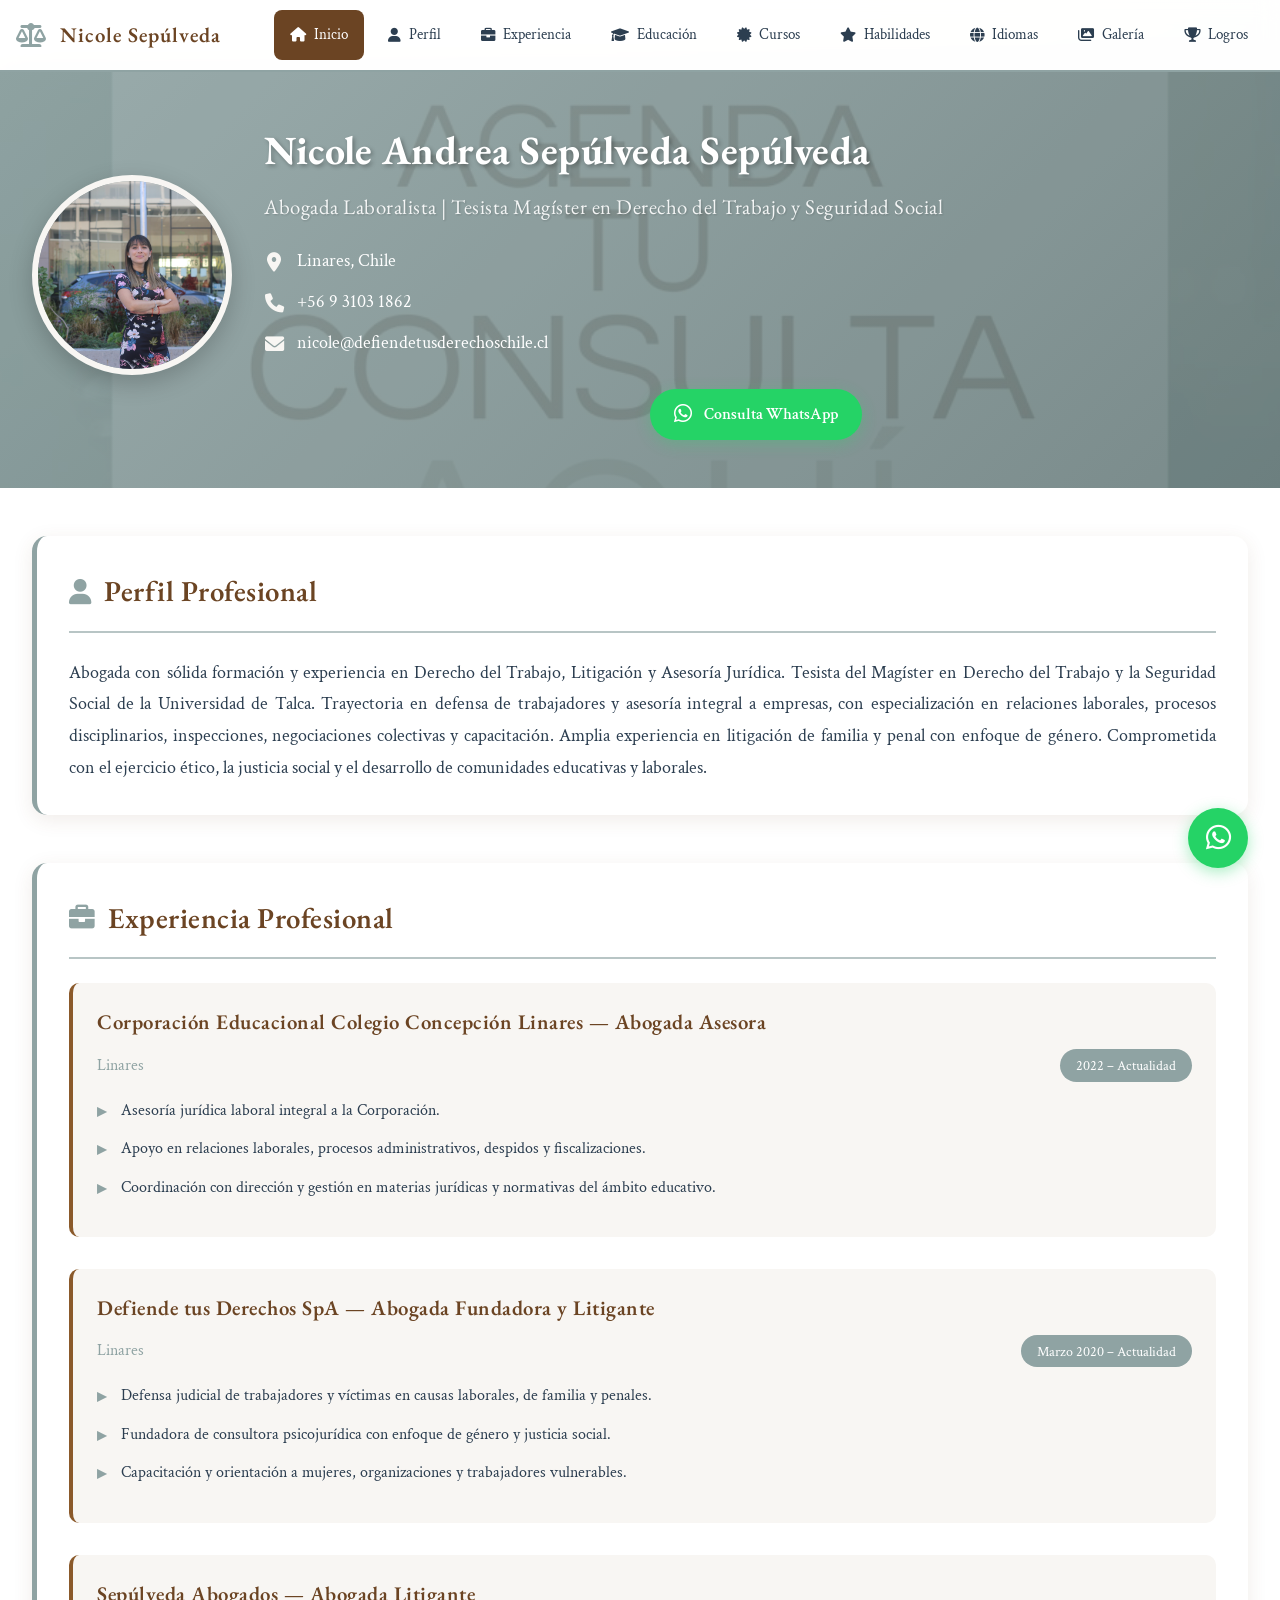
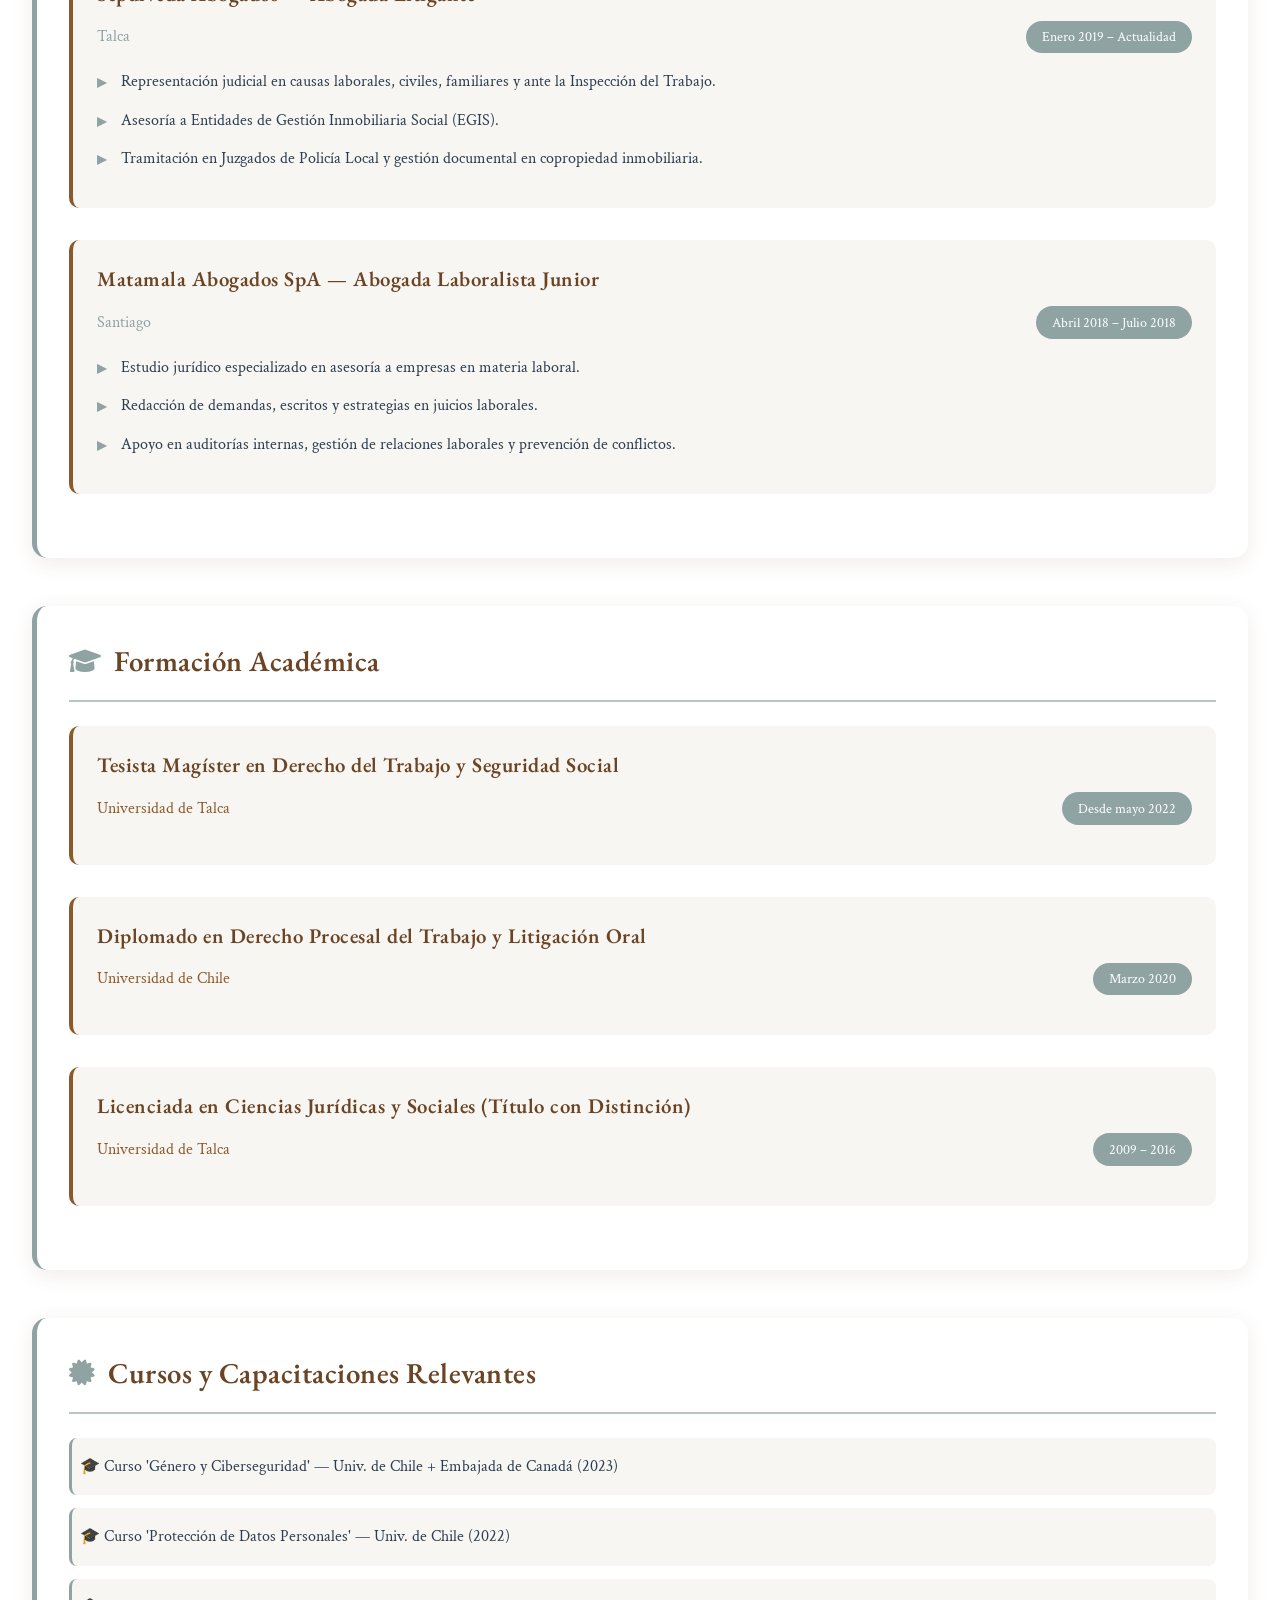
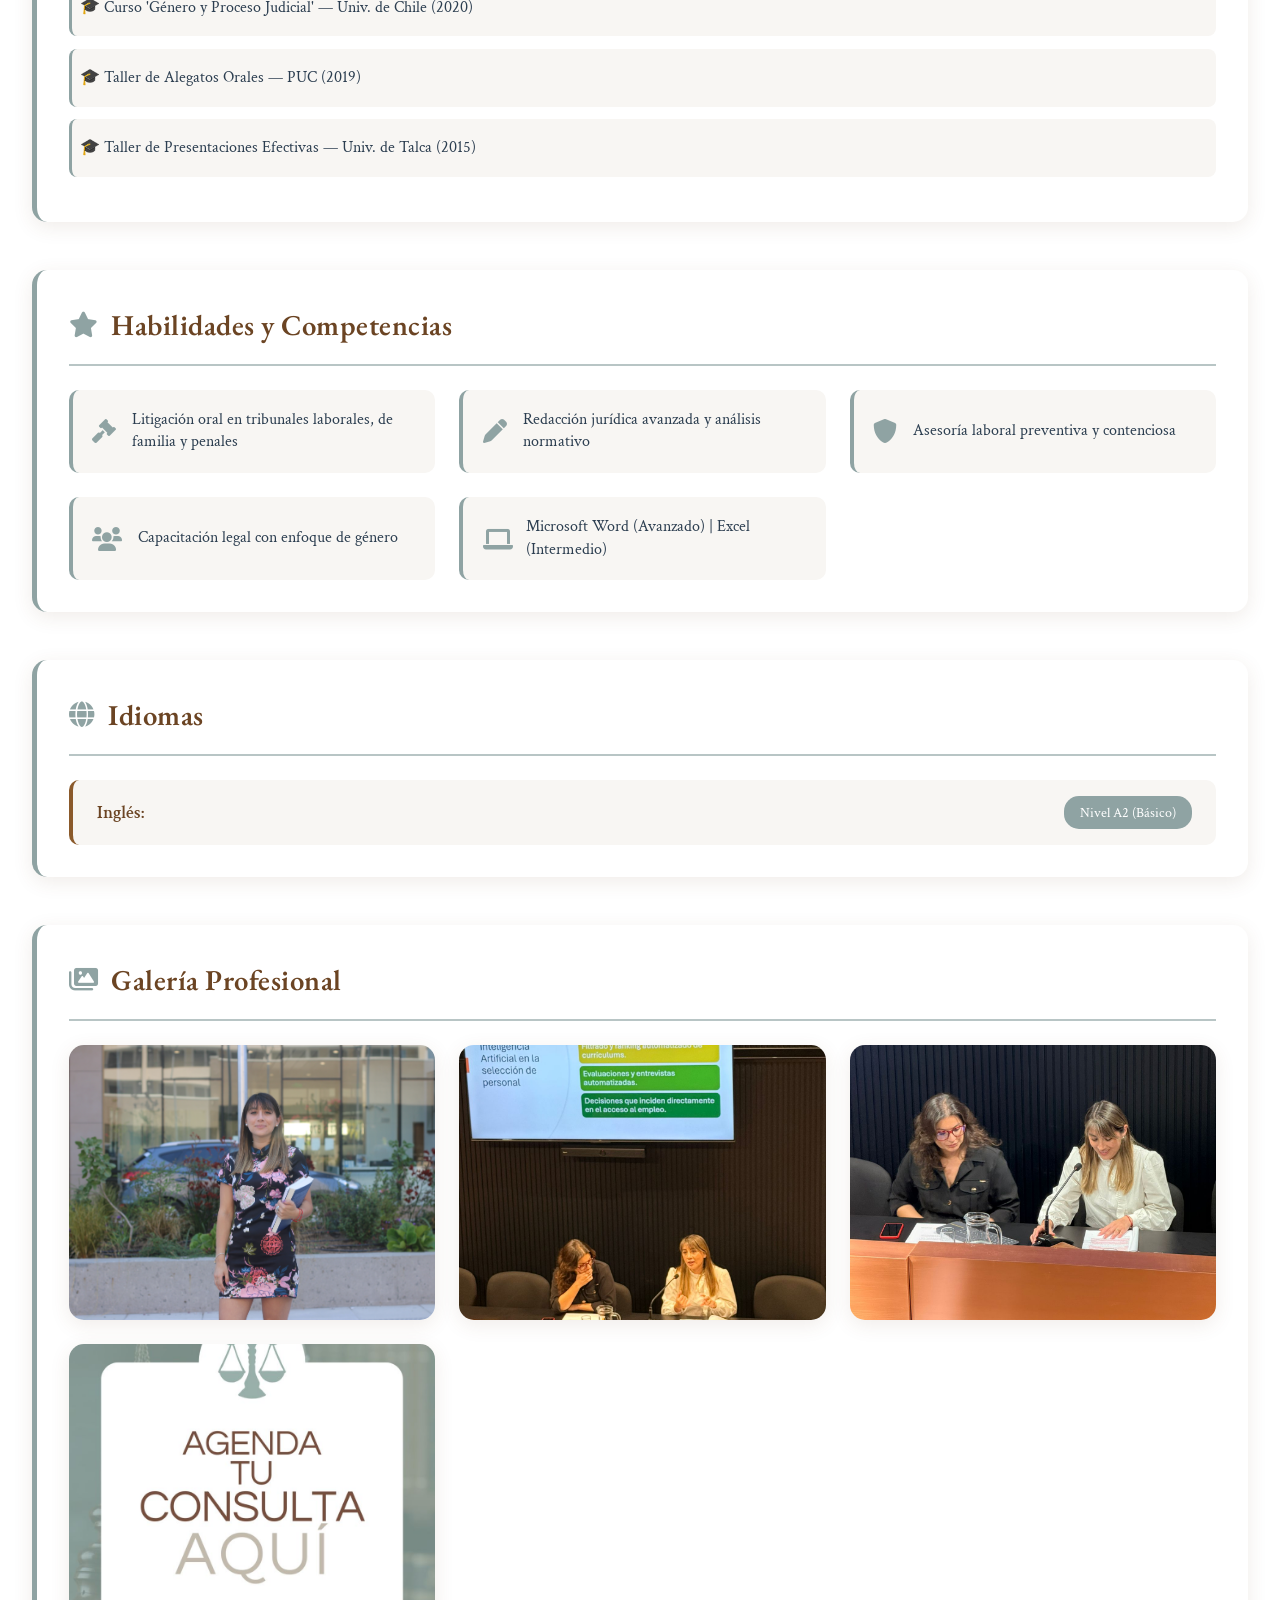
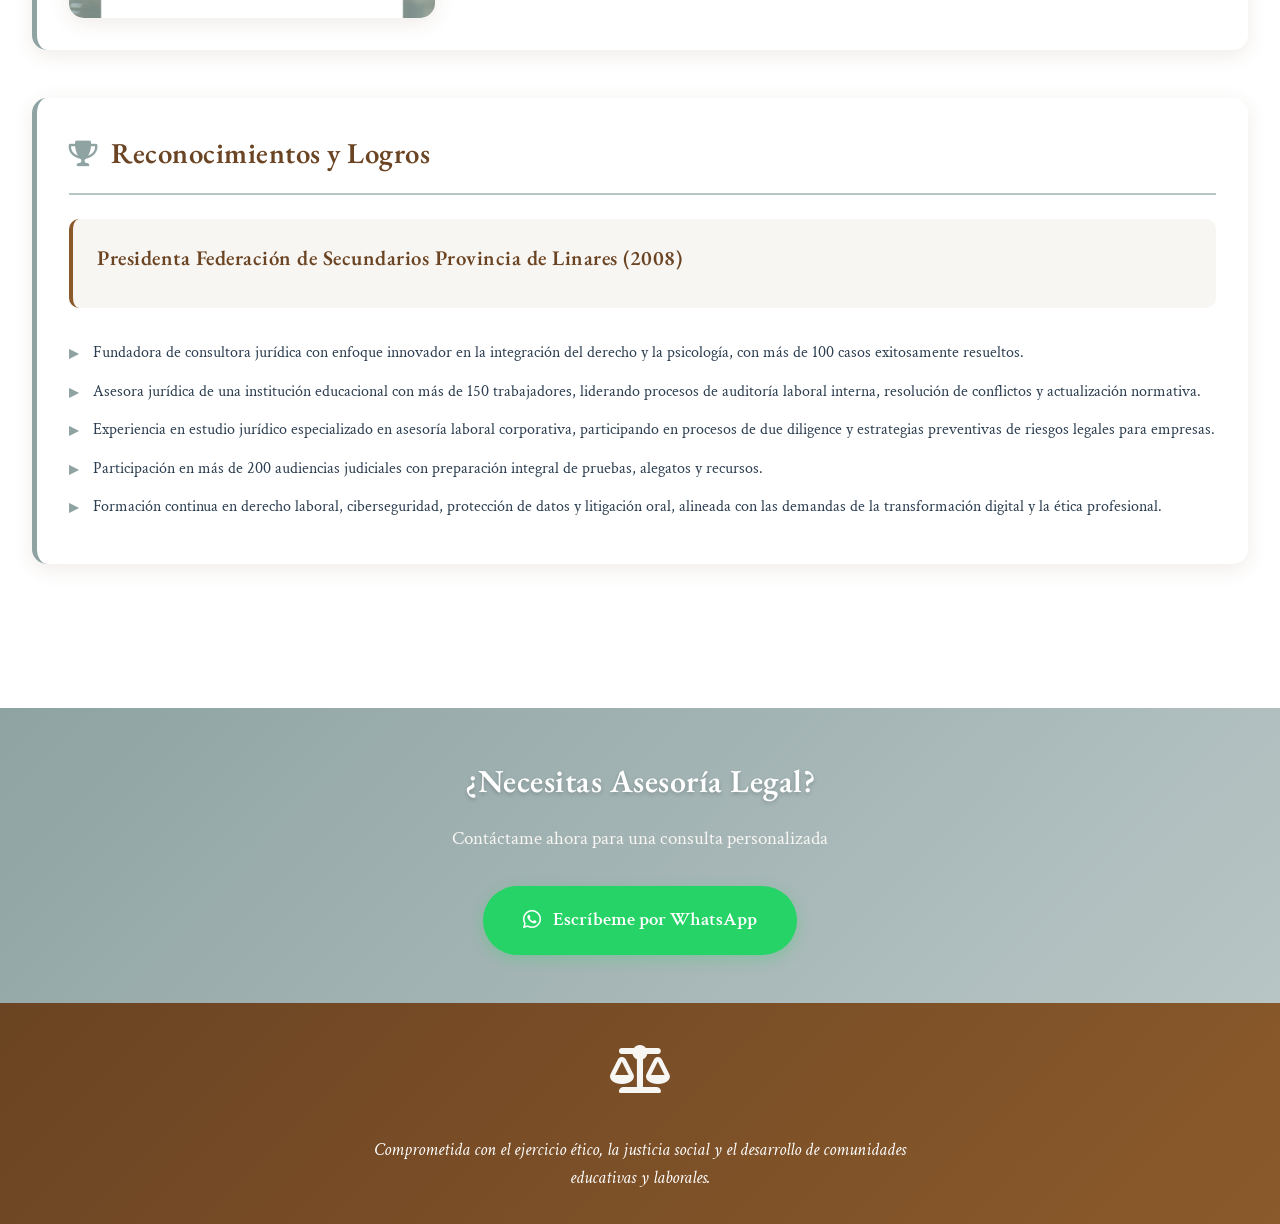
==== index.html @ 4e510e2d "change: fonts" ====
<!DOCTYPE html>
<html lang="es">
<head>
    <meta charset="UTF-8">
    <meta name="viewport" content="width=device-width, initial-scale=1.0">
    <title>Nicole Sepúlveda - Abogada Laboralista</title>
    <link rel="stylesheet" href="styles.css">
    <link href="https://fonts.googleapis.com/css2?family=EB+Garamond:wght@400;500;600;700;800&family=Crimson+Text:wght@400;600;700&display=swap" rel="stylesheet">
    <link rel="stylesheet" href="https://cdnjs.cloudflare.com/ajax/libs/font-awesome/6.0.0/css/all.min.css">
</head>
<body>
    <!-- Navigation Menu -->
    <nav class="navigation">
        <div class="nav-container">
            <div class="nav-brand">
                <i class="fas fa-balance-scale"></i>
                <span>Nicole Sepúlveda</span>
            </div>
            <div class="nav-toggle" id="nav-toggle">
                <span class="bar"></span>
                <span class="bar"></span>
                <span class="bar"></span>
            </div>
            <ul class="nav-menu" id="nav-menu">
                <li class="nav-item">
                    <a href="#inicio" class="nav-link"><i class="fas fa-home"></i> Inicio</a>
                </li>
                <li class="nav-item">
                    <a href="#perfil" class="nav-link"><i class="fas fa-user"></i> Perfil</a>
                </li>
                <li class="nav-item">
                    <a href="#experiencia" class="nav-link"><i class="fas fa-briefcase"></i> Experiencia</a>
                </li>
                <li class="nav-item">
                    <a href="#educacion" class="nav-link"><i class="fas fa-graduation-cap"></i> Educación</a>
                </li>
                <li class="nav-item">
                    <a href="#cursos" class="nav-link"><i class="fas fa-certificate"></i> Cursos</a>
                </li>
                <li class="nav-item">
                    <a href="#habilidades" class="nav-link"><i class="fas fa-star"></i> Habilidades</a>
                </li>
                <li class="nav-item">
                    <a href="#idiomas" class="nav-link"><i class="fas fa-globe"></i> Idiomas</a>
                </li>
                <li class="nav-item">
                    <a href="#galeria" class="nav-link"><i class="fas fa-images"></i> Galería</a>
                </li>
                <li class="nav-item">
                    <a href="#logros" class="nav-link"><i class="fas fa-trophy"></i> Logros</a>
                </li>
            </ul>
        </div>
    </nav>

    <div class="container">
        <!-- Header Section -->
        <header class="header" id="inicio">
            <div class="profile-section">
                <div class="profile-image">
                    <img src="assets/images/IMG_3544.JPG.jpeg" alt="Nicole Sepúlveda" />
                </div>
                <div class="profile-info">
                    <h1>Nicole Andrea Sepúlveda Sepúlveda</h1>
                    <h2>Abogada Laboralista | Tesista Magíster en Derecho del Trabajo y Seguridad Social</h2>
                    <div class="contact-info">
                        <div class="contact-item">
                            <i class="fas fa-map-marker-alt"></i>
                            <span>Linares, Chile</span>
                        </div>
                        <div class="contact-item">
                            <i class="fas fa-phone"></i>
                            <span>+56 9 3103 1862</span>
                        </div>
                        <div class="contact-item">
                            <i class="fas fa-envelope"></i>
                            <span>nicole@defiendetusderechoschile.cl</span>
                        </div>
                    </div>
                    <div class="cta-section">
                        <a href="https://wa.me/56931031862?text=Hola%20Nicole,%20necesito%20asesoría%20legal.%20¿Podrías%20ayudarme?" class="whatsapp-btn primary" target="_blank" rel="noopener">
                            <i class="fab fa-whatsapp"></i>
                            <span>Consulta WhatsApp</span>
                        </a>
                    </div>
                </div>
            </div>
        </header>

        <!-- Main Content -->
        <main class="main-content">
            <!-- Perfil Profesional -->
            <section class="section" id="perfil">
                <h3><i class="fas fa-user"></i> Perfil Profesional</h3>
                <div class="section-content">
                    <p>Abogada con sólida formación y experiencia en Derecho del Trabajo, Litigación y Asesoría Jurídica. Tesista del Magíster en Derecho del Trabajo y la Seguridad Social de la Universidad de Talca. Trayectoria en defensa de trabajadores y asesoría integral a empresas, con especialización en relaciones laborales, procesos disciplinarios, inspecciones, negociaciones colectivas y capacitación. Amplia experiencia en litigación de familia y penal con enfoque de género. Comprometida con el ejercicio ético, la justicia social y el desarrollo de comunidades educativas y laborales.</p>
                </div>
            </section>

            <!-- Experiencia Profesional -->
            <section class="section" id="experiencia">
                <h3><i class="fas fa-briefcase"></i> Experiencia Profesional</h3>
                <div class="section-content">
                    <div class="experience-item">
                        <h4>Corporación Educacional Colegio Concepción Linares — Abogada Asesora</h4>
                        <div class="experience-meta">
                            <span class="location">Linares</span>
                            <span class="period">2022 – Actualidad</span>
                        </div>
                        <ul>
                            <li>Asesoría jurídica laboral integral a la Corporación.</li>
                            <li>Apoyo en relaciones laborales, procesos administrativos, despidos y fiscalizaciones.</li>
                            <li>Coordinación con dirección y gestión en materias jurídicas y normativas del ámbito educativo.</li>
                        </ul>
                    </div>

                    <div class="experience-item">
                        <h4>Defiende tus Derechos SpA — Abogada Fundadora y Litigante</h4>
                        <div class="experience-meta">
                            <span class="location">Linares</span>
                            <span class="period">Marzo 2020 – Actualidad</span>
                        </div>
                        <ul>
                            <li>Defensa judicial de trabajadores y víctimas en causas laborales, de familia y penales.</li>
                            <li>Fundadora de consultora psicojurídica con enfoque de género y justicia social.</li>
                            <li>Capacitación y orientación a mujeres, organizaciones y trabajadores vulnerables.</li>
                        </ul>
                    </div>

                    <div class="experience-item">
                        <h4>Sepúlveda Abogados — Abogada Litigante</h4>
                        <div class="experience-meta">
                            <span class="location">Talca</span>
                            <span class="period">Enero 2019 – Actualidad</span>
                        </div>
                        <ul>
                            <li>Representación judicial en causas laborales, civiles, familiares y ante la Inspección del Trabajo.</li>
                            <li>Asesoría a Entidades de Gestión Inmobiliaria Social (EGIS).</li>
                            <li>Tramitación en Juzgados de Policía Local y gestión documental en copropiedad inmobiliaria.</li>
                        </ul>
                    </div>

                    <div class="experience-item">
                        <h4>Matamala Abogados SpA — Abogada Laboralista Junior</h4>
                        <div class="experience-meta">
                            <span class="location">Santiago</span>
                            <span class="period">Abril 2018 – Julio 2018</span>
                        </div>
                        <ul>
                            <li>Estudio jurídico especializado en asesoría a empresas en materia laboral.</li>
                            <li>Redacción de demandas, escritos y estrategias en juicios laborales.</li>
                            <li>Apoyo en auditorías internas, gestión de relaciones laborales y prevención de conflictos.</li>
                        </ul>
                    </div>
                </div>
            </section>

            <!-- Formación Académica -->
            <section class="section" id="educacion">
                <h3><i class="fas fa-graduation-cap"></i> Formación Académica</h3>
                <div class="section-content">
                    <div class="education-item">
                        <h4>Tesista Magíster en Derecho del Trabajo y Seguridad Social</h4>
                        <div class="education-meta">
                            <span class="institution">Universidad de Talca</span>
                            <span class="period">Desde mayo 2022</span>
                        </div>
                    </div>

                    <div class="education-item">
                        <h4>Diplomado en Derecho Procesal del Trabajo y Litigación Oral</h4>
                        <div class="education-meta">
                            <span class="institution">Universidad de Chile</span>
                            <span class="period">Marzo 2020</span>
                        </div>
                    </div>

                    <div class="education-item">
                        <h4>Licenciada en Ciencias Jurídicas y Sociales (Título con Distinción)</h4>
                        <div class="education-meta">
                            <span class="institution">Universidad de Talca</span>
                            <span class="period">2009 – 2016</span>
                        </div>
                    </div>
                </div>
            </section>

            <!-- Cursos y Capacitaciones -->
            <section class="section" id="cursos">
                <h3><i class="fas fa-certificate"></i> Cursos y Capacitaciones Relevantes</h3>
                <div class="section-content">
                    <ul class="courses-list">
                        <li>Curso 'Género y Ciberseguridad' — Univ. de Chile + Embajada de Canadá (2023)</li>
                        <li>Curso 'Protección de Datos Personales' — Univ. de Chile (2022)</li>
                        <li>Curso 'Género y Proceso Judicial' — Univ. de Chile (2020)</li>
                        <li>Taller de Alegatos Orales — PUC (2019)</li>
                        <li>Taller de Presentaciones Efectivas — Univ. de Talca (2015)</li>
                    </ul>
                </div>
            </section>

            <!-- Habilidades y Competencias -->
            <section class="section" id="habilidades">
                <h3><i class="fas fa-star"></i> Habilidades y Competencias</h3>
                <div class="section-content">
                    <div class="skills-grid">
                        <div class="skill-item">
                            <i class="fas fa-gavel"></i>
                            <span>Litigación oral en tribunales laborales, de familia y penales</span>
                        </div>
                        <div class="skill-item">
                            <i class="fas fa-pen"></i>
                            <span>Redacción jurídica avanzada y análisis normativo</span>
                        </div>
                        <div class="skill-item">
                            <i class="fas fa-shield-alt"></i>
                            <span>Asesoría laboral preventiva y contenciosa</span>
                        </div>
                        <div class="skill-item">
                            <i class="fas fa-users"></i>
                            <span>Capacitación legal con enfoque de género</span>
                        </div>
                        <div class="skill-item">
                            <i class="fas fa-laptop"></i>
                            <span>Microsoft Word (Avanzado) | Excel (Intermedio)</span>
                        </div>
                    </div>
                </div>
            </section>

            <!-- Idiomas -->
            <section class="section" id="idiomas">
                <h3><i class="fas fa-globe"></i> Idiomas</h3>
                <div class="section-content">
                    <div class="language-item">
                        <span class="language">Inglés:</span>
                        <span class="level">Nivel A2 (Básico)</span>
                    </div>
                </div>
            </section>

            <!-- Galería Profesional -->
            <section class="section" id="galeria">
                <h3><i class="fas fa-images"></i> Galería Profesional</h3>
                <div class="section-content">
                    <div class="image-gallery">
                        <div class="gallery-item">
                            <img src="assets/images/IMG_3547.JPG.jpeg" alt="Consultoría jurídica profesional" />
                            <div class="gallery-overlay">
                                <span>Asesoría Legal Especializada</span>
                            </div>
                        </div>
                        <div class="gallery-item">
                            <img src="assets/images/WhatsApp Image 2026-04-29 at 10.58.53 AM (2).jpeg" alt="Ambiente de trabajo profesional" />
                            <div class="gallery-overlay">
                                <span>Ambiente Profesional</span>
                            </div>
                        </div>
                        <div class="gallery-item">
                            <img src="assets/images/WhatsApp Image 2026-04-29 at 10.58.53 AM (3).jpeg" alt="Consulta legal personalizada" />
                            <div class="gallery-overlay">
                                <span>Consulta Personalizada</span>
                            </div>
                        </div>
                        <div class="gallery-item">
                            <img src="assets/images/consulta.jpeg" alt="Consulta jurídica profesional" />
                            <div class="gallery-overlay">
                                <span>Consultoría Jurídica</span>
                            </div>
                        </div>
                    </div>
                </div>
            </section>

            <!-- Reconocimientos -->
            <section class="section" id="logros">
                <h3><i class="fas fa-trophy"></i> Reconocimientos y Logros</h3>
                <div class="section-content">
                    <div class="achievement-item">
                        <h4>Presidenta Federación de Secundarios Provincia de Linares (2008)</h4>
                    </div>
                    <ul class="achievements-list">
                        <li>Fundadora de consultora jurídica con enfoque innovador en la integración del derecho y la psicología, con más de 100 casos exitosamente resueltos.</li>
                        <li>Asesora jurídica de una institución educacional con más de 150 trabajadores, liderando procesos de auditoría laboral interna, resolución de conflictos y actualización normativa.</li>
                        <li>Experiencia en estudio jurídico especializado en asesoría laboral corporativa, participando en procesos de due diligence y estrategias preventivas de riesgos legales para empresas.</li>
                        <li>Participación en más de 200 audiencias judiciales con preparación integral de pruebas, alegatos y recursos.</li>
                        <li>Formación continua en derecho laboral, ciberseguridad, protección de datos y litigación oral, alineada con las demandas de la transformación digital y la ética profesional.</li>
                    </ul>
                </div>
            </section>
        </main>

        <!-- Contact CTA Section -->
        <section class="contact-cta-section">
            <div class="cta-content">
                <h3>¿Necesitas Asesoría Legal?</h3>
                <p>Contáctame ahora para una consulta personalizada</p>
                <a href="https://wa.me/56931031862?text=Hola%20Nicole,%20necesito%20asesoría%20legal.%20¿Podrías%20ayudarme?" class="whatsapp-btn secondary" target="_blank" rel="noopener">
                    <i class="fab fa-whatsapp"></i>
                    <span>Escríbeme por WhatsApp</span>
                </a>
            </div>
        </section>

        <!-- Footer -->
        <footer class="footer">
            <div class="footer-content">
                <div class="scales-icon">
                    <i class="fas fa-balance-scale"></i>
                </div>
                <p>Comprometida con el ejercicio ético, la justicia social y el desarrollo de comunidades educativas y laborales.</p>
            </div>
        </footer>
    </div>

    <!-- Floating WhatsApp Button -->
    <div class="floating-whatsapp">
        <a href="https://wa.me/56931031862?text=Hola%20Nicole,%20necesito%20asesoría%20legal.%20¿Podrías%20ayudarme?" target="_blank" rel="noopener" title="Contactar por WhatsApp">
            <i class="fab fa-whatsapp"></i>
        </a>
    </div>

    <!-- JavaScript for Mobile Menu and Smooth Scrolling -->
    <script>
        // Mobile menu toggle
        const navToggle = document.getElementById('nav-toggle');
        const navMenu = document.getElementById('nav-menu');

        navToggle.addEventListener('click', () => {
            navMenu.classList.toggle('active');
            navToggle.classList.toggle('active');
        });

        // Close menu when clicking on a link
        const navLinks = document.querySelectorAll('.nav-link');
        navLinks.forEach(link => {
            link.addEventListener('click', () => {
                navMenu.classList.remove('active');
                navToggle.classList.remove('active');
            });
        });

        // Smooth scrolling
        document.querySelectorAll('a[href^="#"]').forEach(anchor => {
            anchor.addEventListener('click', function (e) {
                e.preventDefault();
                const target = document.querySelector(this.getAttribute('href'));
                if (target) {
                    target.scrollIntoView({
                        behavior: 'smooth',
                        block: 'start'
                    });
                }
            });
        });

        // Active nav link highlighting
        window.addEventListener('scroll', () => {
            let current = '';
            const sections = document.querySelectorAll('section[id], header[id]');

            sections.forEach(section => {
                const sectionTop = section.offsetTop - 100;
                const sectionHeight = section.offsetHeight;
                if (scrollY >= sectionTop && scrollY < sectionTop + sectionHeight) {
                    current = section.getAttribute('id');
                }
            });

            navLinks.forEach(link => {
                link.classList.remove('active');
                if (link.getAttribute('href') === '#' + current) {
                    link.classList.add('active');
                }
            });
        });
    </script>
</body>
</html>
---- styles.css ----
/* Variables CSS basadas en la imagen consulta.jpeg */
:root {
    --sage-green: #8FA3A3;
    --dark-brown: #6B4423;
    --cream-white: #F8F6F3;
    --light-sage: #B8C5C5;
    --dark-sage: #6B7E7E;
    --accent-brown: #8B5A2B;
    --text-dark: #2C3E50;
    --shadow-color: rgba(107, 68, 35, 0.1);
    --whatsapp-green: #25D366;
    --whatsapp-hover: #1DA851;
}

/* Reset y base */
* {
    margin: 0;
    padding: 0;
    box-sizing: border-box;
}

body {
    font-family: 'Crimson Text', Georgia, serif;
    line-height: 1.6;
    color: var(--text-dark);
    background: linear-gradient(135deg, var(--cream-white) 0%, var(--light-sage) 100%);
    min-height: 100vh;
    padding-top: 70px; /* Space for fixed navigation */
}

/* Typography */
h1, h2, h3, h4, h5, h6 {
    font-family: 'EB Garamond', Georgia, serif;
    font-weight: 600;
    margin-bottom: 1rem;
    color: white;
    letter-spacing: 0.5px;
}

/* Navigation Styles */
.navigation {
    position: fixed;
    top: 0;
    left: 0;
    right: 0;
    background: rgba(255, 255, 255, 0.95);
    backdrop-filter: blur(10px);
    border-bottom: 2px solid var(--sage-green);
    z-index: 1000;
    transition: all 0.3s ease;
}

.nav-container {
    max-width: 1400px;
    margin: 0 auto;
    padding: 0 1rem;
    display: flex;
    justify-content: space-between;
    align-items: center;
    height: 70px;
}

.nav-brand {
    display: flex;
    align-items: center;
    gap: 0.8rem;
    font-size: 1.3rem;
    font-weight: 600;
    font-family: 'EB Garamond', Georgia, serif;
    color: var(--dark-brown);
    text-decoration: none;
    letter-spacing: 1px;
}

.nav-brand i {
    color: var(--sage-green);
    font-size: 1.5rem;
}

.nav-menu {
    display: flex;
    list-style: none;
    margin: 0;
    padding: 0;
    gap: 0.5rem;
}

.nav-item {
    margin: 0;
}

.nav-link {
    display: flex;
    align-items: center;
    gap: 0.5rem;
    padding: 0.8rem 1rem;
    color: var(--text-dark);
    text-decoration: none;
    font-weight: 500;
    font-size: 0.95rem;
    font-family: 'Crimson Text', Georgia, serif;
    border-radius: 8px;
    transition: all 0.3s ease;
    position: relative;
}

.nav-link i {
    font-size: 0.9rem;
}

.nav-link:hover {
    background: var(--sage-green);
    color: white;
    transform: translateY(-2px);
}

.nav-link.active {
    background: var(--dark-brown);
    color: white;
}

.nav-toggle {
    display: none;
    flex-direction: column;
    cursor: pointer;
    padding: 0.5rem;
}

.nav-toggle .bar {
    width: 25px;
    height: 3px;
    background: var(--sage-green);
    margin: 3px 0;
    border-radius: 3px;
    transition: 0.3s;
}

.nav-toggle.active .bar:nth-child(1) {
    transform: rotate(-45deg) translate(-5px, 6px);
}

.nav-toggle.active .bar:nth-child(2) {
    opacity: 0;
}

.nav-toggle.active .bar:nth-child(3) {
    transform: rotate(45deg) translate(-5px, -6px);
}

.container {
    max-width: 1300px;
    margin: 0 auto;
    background: white;
    min-height: calc(100vh - 70px);
    box-shadow: 0 0 30px var(--shadow-color);
}

/* Header */
.header {
    background: linear-gradient(135deg, var(--sage-green) 0%, var(--dark-sage) 100%);
    color: white;
    padding: 3rem 2rem;
    position: relative;
    overflow: hidden;
}

.header::before {
    content: '';
    position: absolute;
    top: 0;
    left: 0;
    right: 0;
    bottom: 0;
    background: url('assets/images/consulta.jpeg') center/cover;
    opacity: 0.1;
    z-index: 1;
}

.profile-section {
    display: flex;
    align-items: center;
    gap: 2rem;
    position: relative;
    z-index: 2;
    flex-wrap: wrap;
}

.profile-image {
    flex-shrink: 0;
}

.profile-image img {
    width: 200px;
    height: 200px;
    border-radius: 50%;
    object-fit: cover;
    border: 6px solid var(--cream-white);
    box-shadow: 0 8px 25px rgba(0, 0, 0, 0.2);
    transition: transform 0.3s ease;
}

.profile-image img:hover {
    transform: scale(1.05);
}

.profile-info {
    flex: 1;
    min-width: 300px;
}

.profile-info h1 {
    font-size: 2.5rem;
    font-weight: 700;
    margin-bottom: 0.5rem;
    text-shadow: 2px 2px 4px rgba(0, 0, 0, 0.3);
}

.profile-info h2 {
    font-size: 1.3rem;
    font-weight: 400;
    opacity: 0.9;
    margin-bottom: 1.5rem;
    text-shadow: 1px 1px 2px rgba(0, 0, 0, 0.2);
}

.contact-info {
    display: flex;
    flex-direction: column;
    gap: 0.8rem;
}

.contact-item {
    display: flex;
    align-items: center;
    gap: 0.8rem;
    font-size: 1.1rem;
}

.contact-item i {
    width: 20px;
    text-align: center;
    color: var(--cream-white);
    font-size: 1.2rem;
}

/* Main Content */
.main-content {
    padding: 3rem 2rem;
}

.section {
    margin-bottom: 3rem;
    background: white;
    border-radius: 15px;
    padding: 2rem;
    box-shadow: 0 5px 20px var(--shadow-color);
    border-left: 5px solid var(--sage-green);
    transition: transform 0.3s ease, box-shadow 0.3s ease;
}

.section:hover {
    transform: translateY(-2px);
    box-shadow: 0 8px 25px var(--shadow-color);
}

.section h3 {
    color: var(--dark-brown);
    font-size: 1.8rem;
    font-weight: 600;
    margin-bottom: 1.5rem;
    display: flex;
    align-items: center;
    gap: 0.8rem;
    border-bottom: 2px solid var(--light-sage);
    padding-bottom: 1rem;
}

.section h3 i {
    color: var(--sage-green);
    font-size: 1.6rem;
}

.section-content p {
    font-size: 1.1rem;
    line-height: 1.8;
    color: var(--text-dark);
    text-align: justify;
}

/* Experience Items */
.experience-item,
.education-item,
.achievement-item {
    margin-bottom: 2rem;
    padding: 1.5rem;
    background: var(--cream-white);
    border-radius: 10px;
    border-left: 4px solid var(--accent-brown);
    transition: background-color 0.3s ease;
}

.experience-item:hover,
.education-item:hover,
.achievement-item:hover {
    background: #f0f4f4;
}

.experience-item h4,
.education-item h4,
.achievement-item h4 {
    color: var(--dark-brown);
    font-size: 1.3rem;
    font-weight: 600;
    margin-bottom: 0.8rem;
    line-height: 1.4;
}

.experience-meta,
.education-meta {
    display: flex;
    justify-content: space-between;
    align-items: center;
    margin-bottom: 1rem;
    flex-wrap: wrap;
    gap: 1rem;
}

.location {
    color: var(--sage-green);
    font-weight: 500;
    font-size: 1rem;
}

.period {
    background: var(--sage-green);
    color: white;
    padding: 0.3rem 1rem;
    border-radius: 20px;
    font-size: 0.9rem;
    font-weight: 500;
}

.institution {
    color: var(--accent-brown);
    font-weight: 500;
    font-size: 1rem;
}

.experience-item ul,
.achievements-list {
    list-style: none;
    padding-left: 0;
}

.experience-item li,
.achievements-list li {
    position: relative;
    padding-left: 1.5rem;
    margin-bottom: 0.8rem;
    line-height: 1.6;
    color: var(--text-dark);
}

.experience-item li::before,
.achievements-list li::before {
    content: '▸';
    position: absolute;
    left: 0;
    color: var(--sage-green);
    font-weight: bold;
    font-size: 1.1rem;
}

/* Courses List */
.courses-list {
    list-style: none;
    padding-left: 0;
}

.courses-list li {
    position: relative;
    padding: 1rem 1rem 1rem 2rem;
    margin-bottom: 0.8rem;
    background: var(--cream-white);
    border-radius: 8px;
    border-left: 3px solid var(--sage-green);
    transition: background-color 0.3s ease;
}

.courses-list li:hover {
    background: #f0f4f4;
}

.courses-list li::before {
    content: '🎓';
    position: absolute;
    left: 0.5rem;
    top: 50%;
    transform: translateY(-50%);
}

/* Skills Grid */
.skills-grid {
    display: grid;
    grid-template-columns: repeat(auto-fit, minmax(300px, 1fr));
    gap: 1.5rem;
}

.skill-item {
    display: flex;
    align-items: center;
    gap: 1rem;
    padding: 1.2rem;
    background: var(--cream-white);
    border-radius: 10px;
    border-left: 4px solid var(--sage-green);
    transition: transform 0.3s ease, background-color 0.3s ease;
}

.skill-item:hover {
    transform: translateX(5px);
    background: #f0f4f4;
}

.skill-item i {
    color: var(--sage-green);
    font-size: 1.5rem;
    min-width: 24px;
    text-align: center;
}

.skill-item span {
    font-weight: 500;
    color: var(--text-dark);
    line-height: 1.4;
}

/* Language Item */
.language-item {
    display: flex;
    justify-content: space-between;
    align-items: center;
    padding: 1rem 1.5rem;
    background: var(--cream-white);
    border-radius: 10px;
    border-left: 4px solid var(--accent-brown);
}

.language {
    font-weight: 600;
    color: var(--dark-brown);
    font-size: 1.1rem;
}

.level {
    background: var(--sage-green);
    color: white;
    padding: 0.3rem 1rem;
    border-radius: 15px;
    font-size: 0.9rem;
    font-weight: 500;
}

/* Image Gallery */
.image-gallery {
    display: grid;
    grid-template-columns: repeat(auto-fit, minmax(280px, 1fr));
    gap: 1.5rem;
    margin-top: 1rem;
}

.gallery-item {
    position: relative;
    overflow: hidden;
    border-radius: 15px;
    box-shadow: 0 5px 20px var(--shadow-color);
    transition: transform 0.3s ease, box-shadow 0.3s ease;
    aspect-ratio: 4/3;
}

.gallery-item:hover {
    transform: translateY(-5px);
    box-shadow: 0 10px 30px var(--shadow-color);
}

.gallery-item img {
    width: 100%;
    height: 100%;
    object-fit: cover;
    transition: transform 0.3s ease;
}

.gallery-item:hover img {
    transform: scale(1.05);
}

.gallery-overlay {
    position: absolute;
    bottom: 0;
    left: 0;
    right: 0;
    background: linear-gradient(transparent, rgba(107, 68, 35, 0.9));
    color: white;
    padding: 1.5rem 1rem 1rem;
    transform: translateY(100%);
    transition: transform 0.3s ease;
}

.gallery-item:hover .gallery-overlay {
    transform: translateY(0);
}

.gallery-overlay span {
    font-weight: 600;
    font-size: 1.1rem;
    text-shadow: 1px 1px 2px rgba(0, 0, 0, 0.5);
}

/* Footer */
.footer {
    background: linear-gradient(135deg, var(--dark-brown) 0%, var(--accent-brown) 100%);
    color: white;
    padding: 2rem;
    text-align: center;
}

.footer-content {
    display: flex;
    flex-direction: column;
    align-items: center;
    gap: 1rem;
    max-width: 600px;
    margin: 0 auto;
}

.scales-icon {
    font-size: 3rem;
    color: var(--cream-white);
    margin-bottom: 0.5rem;
}

.footer p {
    font-size: 1.1rem;
    line-height: 1.6;
    font-style: italic;
    text-align: center;
}

/* Mobile Navigation */
@media (max-width: 768px) {
    .nav-menu {
        position: fixed;
        left: -100%;
        top: 70px;
        flex-direction: column;
        background: rgba(255, 255, 255, 0.98);
        backdrop-filter: blur(10px);
        width: 100%;
        text-align: center;
        transition: 0.3s;
        box-shadow: 0 10px 27px rgba(0, 0, 0, 0.05);
        padding: 2rem 0;
        gap: 0;
    }

    .nav-menu.active {
        left: 0;
    }

    .nav-menu .nav-item {
        margin: 0.5rem 0;
    }

    .nav-menu .nav-link {
        padding: 1rem 2rem;
        font-size: 1rem;
        justify-content: center;
        border-radius: 0;
    }

    .nav-toggle {
        display: flex;
    }

    .nav-brand span {
        display: none;
    }

    .container {
        margin: 0;
        min-height: calc(100vh - 70px);
    }

    .header {
        padding: 2rem 1rem;
    }

    .profile-section {
        flex-direction: column;
        text-align: center;
        gap: 1.5rem;
    }

    .profile-image img {
        width: 150px;
        height: 150px;
    }

    .profile-info h1 {
        font-size: 2rem;
    }

    .profile-info h2 {
        font-size: 1.1rem;
    }

    .main-content {
        padding: 2rem 1rem;
    }

    .section {
        padding: 1.5rem;
        margin-bottom: 2rem;
    }

    .section h3 {
        font-size: 1.5rem;
    }

    .experience-meta,
    .education-meta {
        flex-direction: column;
        align-items: flex-start;
        gap: 0.5rem;
    }

    .skills-grid {
        grid-template-columns: 1fr;
    }

    .contact-info {
        align-items: center;
    }

    .language-item {
        flex-direction: column;
        gap: 0.8rem;
        text-align: center;
    }

    .image-gallery {
        grid-template-columns: repeat(auto-fit, minmax(250px, 1fr));
        gap: 1rem;
    }
}

@media (max-width: 480px) {
    .profile-info h1 {
        font-size: 1.8rem;
    }

    .profile-info h2 {
        font-size: 1rem;
    }

    .section h3 {
        font-size: 1.3rem;
        flex-direction: column;
        gap: 0.5rem;
        text-align: center;
    }

    .experience-item h4,
    .education-item h4 {
        font-size: 1.1rem;
        line-height: 1.3;
    }

    .image-gallery {
        grid-template-columns: 1fr;
        gap: 1rem;
    }

    .gallery-item {
        aspect-ratio: 3/2;
    }
}

/* Print Styles */
@media print {
    .navigation {
        display: none;
    }

    body {
        padding-top: 0;
    }

    .container {
        box-shadow: none;
        background: white;
        min-height: auto;
    }

    .header {
        background: var(--sage-green) !important;
        -webkit-print-color-adjust: exact;
        print-color-adjust: exact;
    }

    .section {
        break-inside: avoid;
        box-shadow: none;
        border: 1px solid #ddd;
        page-break-inside: avoid;
    }

    .footer {
        background: var(--dark-brown) !important;
        -webkit-print-color-adjust: exact;
        print-color-adjust: exact;
    }

    .floating-whatsapp,
    .whatsapp-btn,
    .contact-cta-section {
        display: none !important;
    }
}

/* WhatsApp CTA Styles */
.cta-section {
    margin-top: 2rem;
    text-align: center;
}

.whatsapp-btn {
    display: inline-flex;
    align-items: center;
    gap: 0.8rem;
    padding: 1rem 2rem;
    background: var(--whatsapp-green);
    color: white;
    text-decoration: none;
    border-radius: 50px;
    font-weight: 600;
    font-size: 1.1rem;
    transition: all 0.3s ease;
    border: none;
    cursor: pointer;
    box-shadow: 0 4px 15px rgba(37, 211, 102, 0.3);
    position: relative;
    overflow: hidden;
}

.whatsapp-btn::before {
    content: '';
    position: absolute;
    top: 0;
    left: -100%;
    width: 100%;
    height: 100%;
    background: linear-gradient(90deg, transparent, rgba(255, 255, 255, 0.2), transparent);
    transition: left 0.5s ease;
}

.whatsapp-btn:hover {
    background: var(--whatsapp-hover);
    transform: translateY(-3px);
    box-shadow: 0 8px 25px rgba(37, 211, 102, 0.4);
}

.whatsapp-btn:hover::before {
    left: 100%;
}

.whatsapp-btn i {
    font-size: 1.3rem;
    animation: pulse 2s infinite;
}

.whatsapp-btn.primary {
    font-size: 1rem;
    padding: 0.8rem 1.5rem;
}

.whatsapp-btn.secondary {
    font-size: 1.2rem;
    padding: 1.2rem 2.5rem;
}

/* Contact CTA Section */
.contact-cta-section {
    background: linear-gradient(135deg, var(--sage-green), var(--light-sage));
    padding: 3rem 2rem;
    text-align: center;
    margin: 3rem 0 0 0;
}

.cta-content {
    max-width: 600px;
    margin: 0 auto;
}

.cta-content h3 {
    font-size: 2rem;
    color: white;
    margin-bottom: 1rem;
    text-shadow: 0 2px 4px rgba(0, 0, 0, 0.2);
}

.cta-content p {
    font-size: 1.2rem;
    color: var(--cream-white);
    margin-bottom: 2rem;
    line-height: 1.6;
}

/* Floating WhatsApp Button */
.floating-whatsapp {
    position: fixed;
    bottom: 2rem;
    right: 2rem;
    z-index: 1000;
}

.floating-whatsapp a {
    display: flex;
    align-items: center;
    justify-content: center;
    width: 60px;
    height: 60px;
    background: var(--whatsapp-green);
    color: white;
    border-radius: 50%;
    text-decoration: none;
    box-shadow: 0 4px 15px rgba(37, 211, 102, 0.4);
    transition: all 0.3s ease;
    animation: floating 3s ease-in-out infinite;
}

.floating-whatsapp a:hover {
    background: var(--whatsapp-hover);
    transform: scale(1.1);
    box-shadow: 0 6px 20px rgba(37, 211, 102, 0.6);
}

.floating-whatsapp i {
    font-size: 1.8rem;
    animation: pulse 2s infinite;
}

/* Animations */
@keyframes pulse {
    0% { transform: scale(1); }
    50% { transform: scale(1.1); }
    100% { transform: scale(1); }
}

@keyframes floating {
    0%, 100% { transform: translateY(0); }
    50% { transform: translateY(-10px); }
}

/* Mobile Responsive for WhatsApp buttons */
@media (max-width: 768px) {
    .whatsapp-btn {
        font-size: 1rem;
        padding: 0.9rem 1.5rem;
    }

    .whatsapp-btn.secondary {
        font-size: 1.1rem;
        padding: 1rem 2rem;
    }

    .cta-content h3 {
        font-size: 1.8rem;
    }

    .cta-content p {
        font-size: 1.1rem;
    }

    .floating-whatsapp {
        bottom: 1.5rem;
        right: 1.5rem;
    }

    .floating-whatsapp a {
        width: 55px;
        height: 55px;
    }

    .floating-whatsapp i {
        font-size: 1.6rem;
    }
}

@media (max-width: 480px) {
    .cta-section {
        margin-top: 1.5rem;
    }

    .whatsapp-btn {
        font-size: 0.95rem;
        padding: 0.8rem 1.2rem;
    }

    .whatsapp-btn.primary {
        font-size: 0.9rem;
        padding: 0.7rem 1.2rem;
    }

    .whatsapp-btn.secondary {
        font-size: 1rem;
        padding: 0.9rem 1.5rem;
    }

    .contact-cta-section {
        padding: 2rem 1rem;
    }

    .cta-content h3 {
        font-size: 1.5rem;
    }

    .cta-content p {
        font-size: 1rem;
    }

    .floating-whatsapp {
        bottom: 1rem;
        right: 1rem;
    }

    .floating-whatsapp a {
        width: 50px;
        height: 50px;
    }

    .floating-whatsapp i {
        font-size: 1.4rem;
    }
}
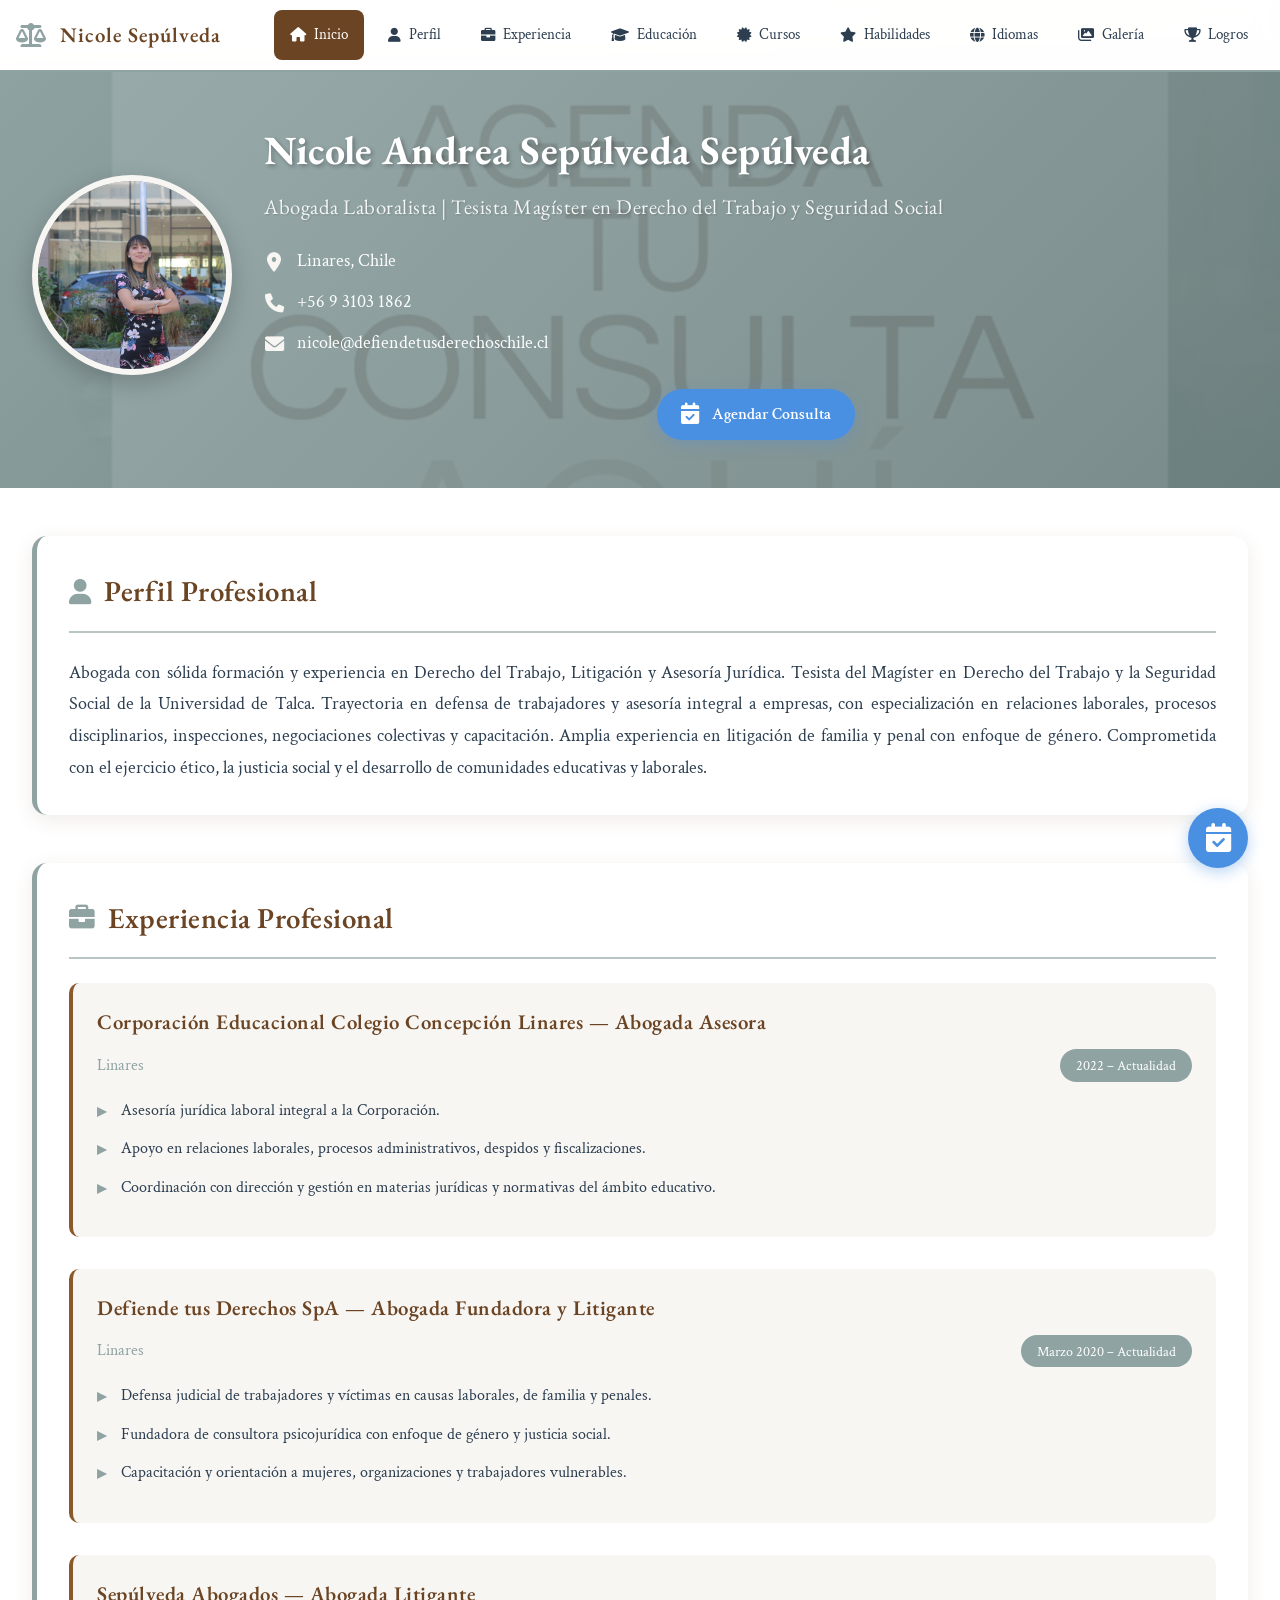
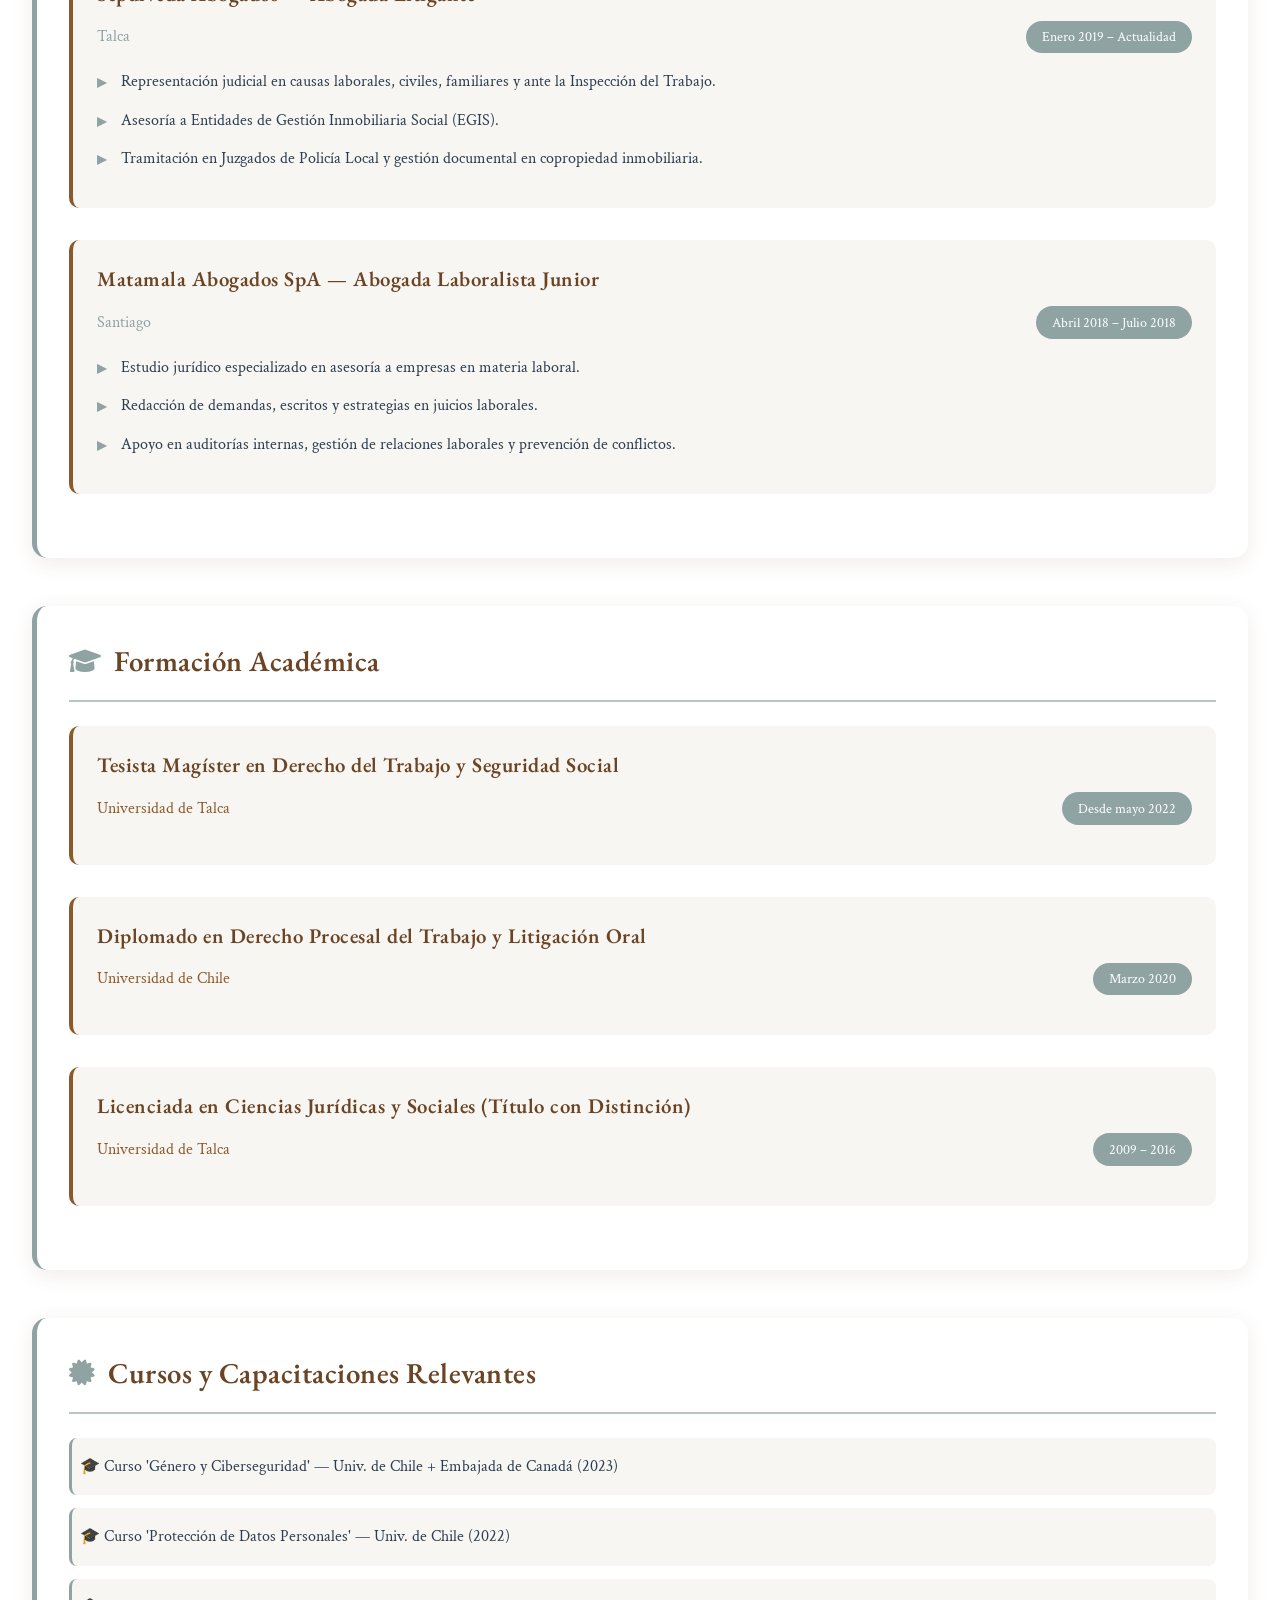
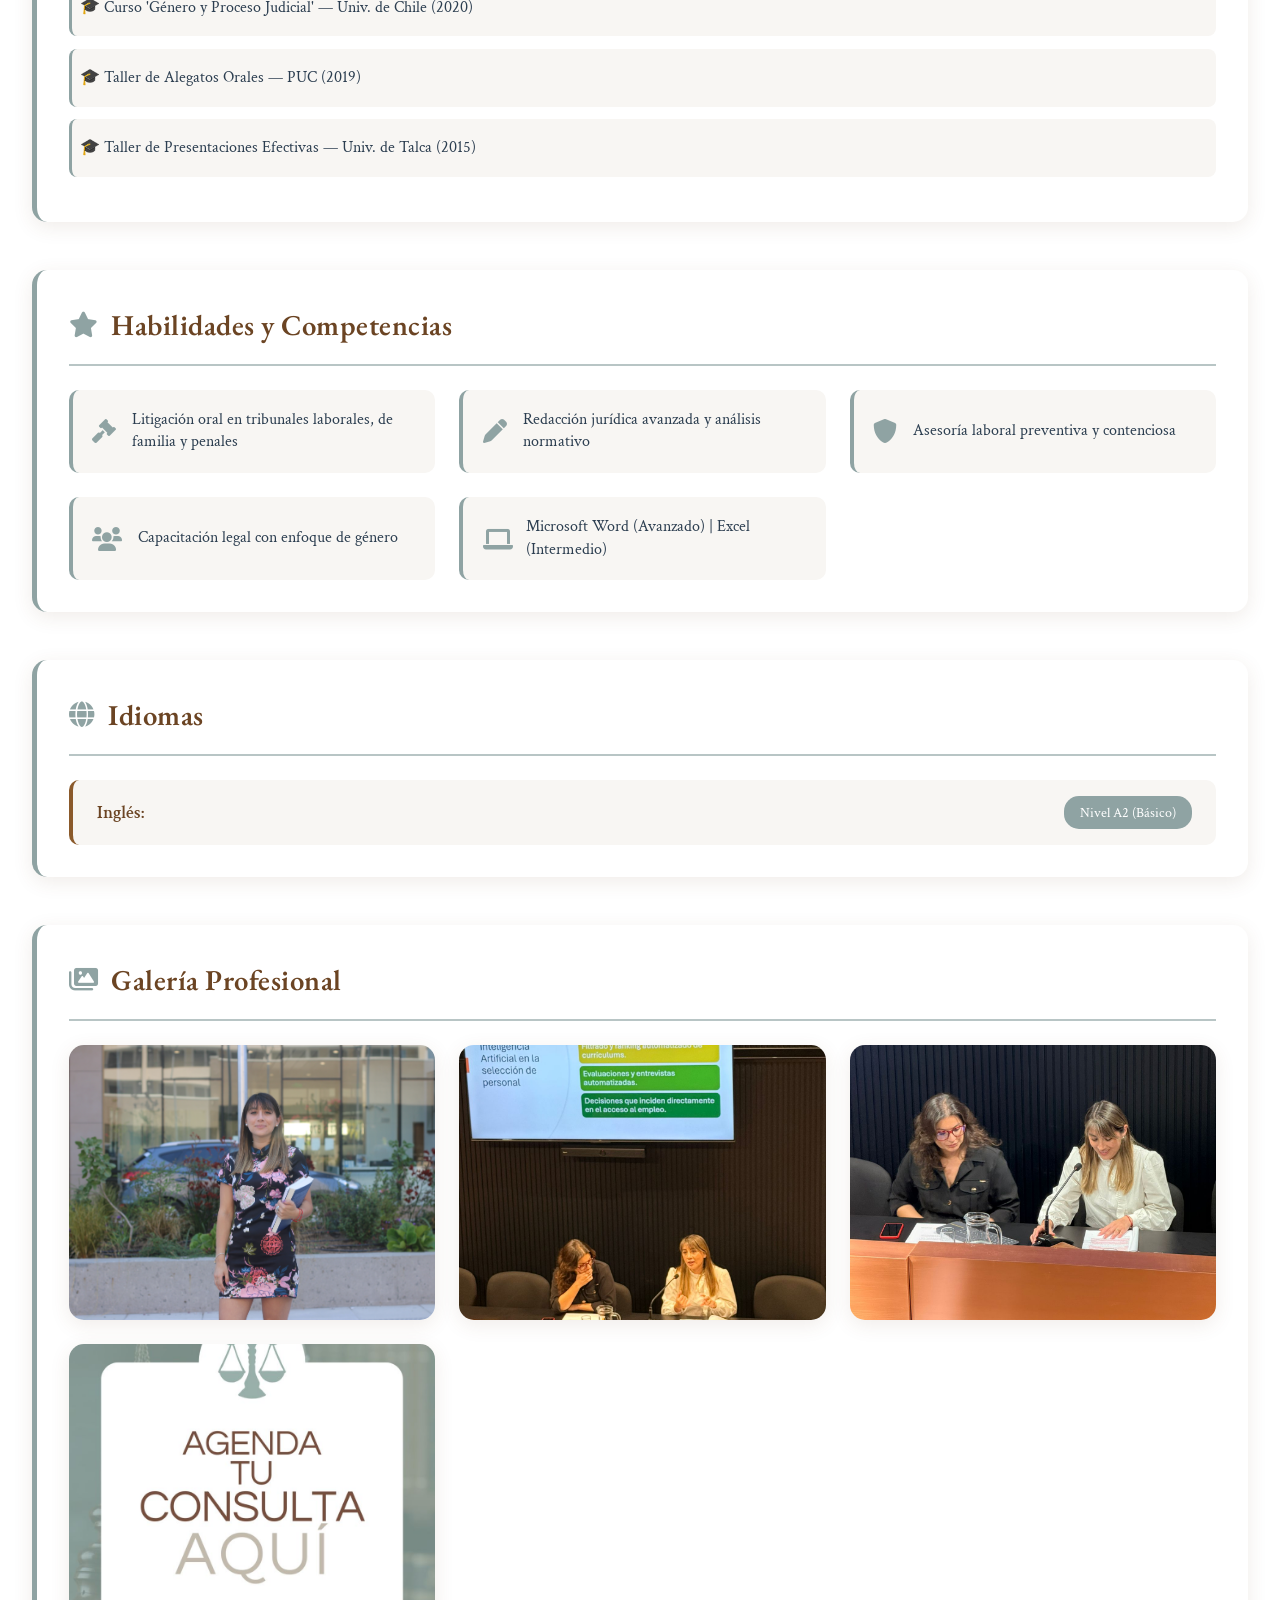
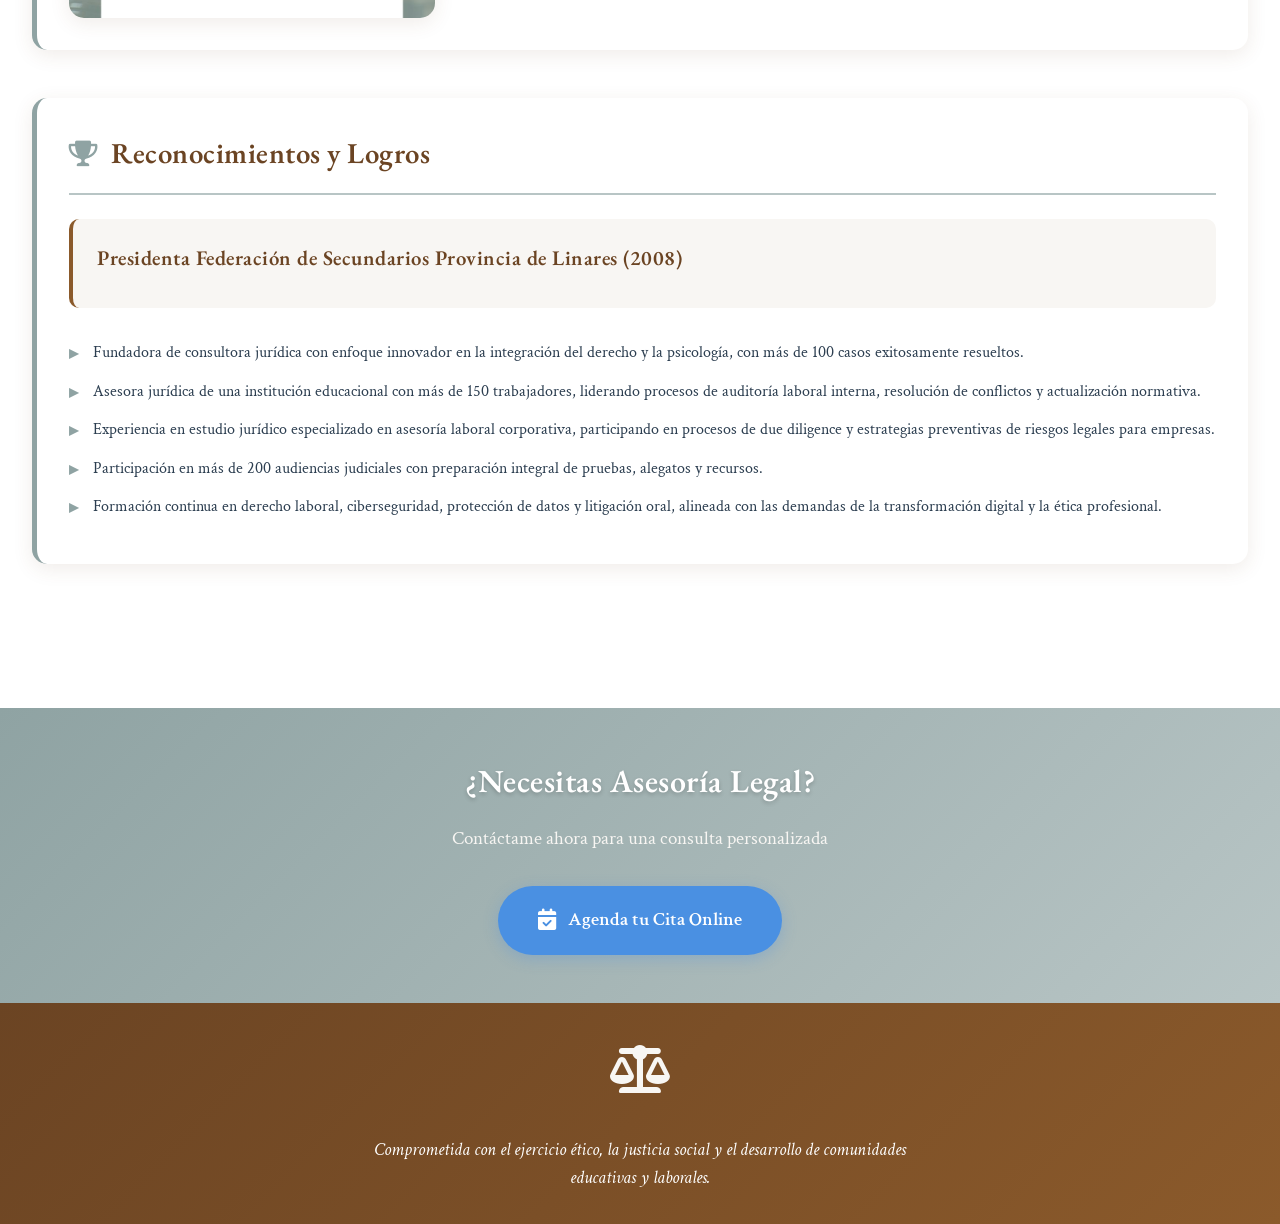
==== commit 4a0d9e05: "change CTA to encuadrado" ====
--- a/index.html
+++ b/index.html
@@ -78,9 +78,9 @@
                         </div>
                     </div>
                     <div class="cta-section">
-                        <a href="https://wa.me/56931031862?text=Hola%20Nicole,%20necesito%20asesoría%20legal.%20¿Podrías%20ayudarme?" class="whatsapp-btn primary" target="_blank" rel="noopener">
-                            <i class="fab fa-whatsapp"></i>
-                            <span>Consulta WhatsApp</span>
+                        <a href="https://encuadrado.com/p/abogada-nicole-sepulveda" class="encuadrado-btn primary" target="_blank" rel="noopener">
+                            <i class="fas fa-calendar-check"></i>
+                            <span>Agendar Consulta</span>
                         </a>
                     </div>
                 </div>
@@ -295,9 +295,9 @@
             <div class="cta-content">
                 <h3>¿Necesitas Asesoría Legal?</h3>
                 <p>Contáctame ahora para una consulta personalizada</p>
-                <a href="https://wa.me/56931031862?text=Hola%20Nicole,%20necesito%20asesoría%20legal.%20¿Podrías%20ayudarme?" class="whatsapp-btn secondary" target="_blank" rel="noopener">
-                    <i class="fab fa-whatsapp"></i>
-                    <span>Escríbeme por WhatsApp</span>
+                <a href="https://encuadrado.com/p/abogada-nicole-sepulveda" class="encuadrado-btn secondary" target="_blank" rel="noopener">
+                    <i class="fas fa-calendar-check"></i>
+                    <span>Agenda tu Cita Online</span>
                 </a>
             </div>
         </section>
@@ -313,10 +313,10 @@
         </footer>
     </div>
 
-    <!-- Floating WhatsApp Button -->
-    <div class="floating-whatsapp">
-        <a href="https://wa.me/56931031862?text=Hola%20Nicole,%20necesito%20asesoría%20legal.%20¿Podrías%20ayudarme?" target="_blank" rel="noopener" title="Contactar por WhatsApp">
-            <i class="fab fa-whatsapp"></i>
+    <!-- Floating Booking Button -->
+    <div class="floating-booking">
+        <a href="https://encuadrado.com/p/abogada-nicole-sepulveda" target="_blank" rel="noopener" title="Agendar Consulta">
+            <i class="fas fa-calendar-check"></i>
         </a>
     </div>
 
--- a/styles.css
+++ b/styles.css
@@ -8,8 +8,8 @@
     --accent-brown: #8B5A2B;
     --text-dark: #2C3E50;
     --shadow-color: rgba(107, 68, 35, 0.1);
-    --whatsapp-green: #25D366;
-    --whatsapp-hover: #1DA851;
+    --encuadrado-blue: #4A90E2;
+    --encuadrado-hover: #357ABD;
 }
 
 /* Reset y base */
@@ -721,25 +721,25 @@
         print-color-adjust: exact;
     }
 
-    .floating-whatsapp,
-    .whatsapp-btn,
+    .floating-booking,
+    .encuadrado-btn,
     .contact-cta-section {
         display: none !important;
     }
 }
 
-/* WhatsApp CTA Styles */
+/* Encuadrado CTA Styles */
 .cta-section {
     margin-top: 2rem;
     text-align: center;
 }
 
-.whatsapp-btn {
+.encuadrado-btn {
     display: inline-flex;
     align-items: center;
     gap: 0.8rem;
     padding: 1rem 2rem;
-    background: var(--whatsapp-green);
+    background: var(--encuadrado-blue);
     color: white;
     text-decoration: none;
     border-radius: 50px;
@@ -748,12 +748,12 @@
     transition: all 0.3s ease;
     border: none;
     cursor: pointer;
-    box-shadow: 0 4px 15px rgba(37, 211, 102, 0.3);
+    box-shadow: 0 4px 15px rgba(74, 144, 226, 0.3);
     position: relative;
     overflow: hidden;
 }
 
-.whatsapp-btn::before {
+.encuadrado-btn::before {
     content: '';
     position: absolute;
     top: 0;
@@ -764,27 +764,27 @@
     transition: left 0.5s ease;
 }
 
-.whatsapp-btn:hover {
-    background: var(--whatsapp-hover);
+.encuadrado-btn:hover {
+    background: var(--encuadrado-hover);
     transform: translateY(-3px);
-    box-shadow: 0 8px 25px rgba(37, 211, 102, 0.4);
-}
-
-.whatsapp-btn:hover::before {
+    box-shadow: 0 8px 25px rgba(74, 144, 226, 0.4);
+}
+
+.encuadrado-btn:hover::before {
     left: 100%;
 }
 
-.whatsapp-btn i {
+.encuadrado-btn i {
     font-size: 1.3rem;
     animation: pulse 2s infinite;
 }
 
-.whatsapp-btn.primary {
+.encuadrado-btn.primary {
     font-size: 1rem;
     padding: 0.8rem 1.5rem;
 }
 
-.whatsapp-btn.secondary {
+.encuadrado-btn.secondary {
     font-size: 1.2rem;
     padding: 1.2rem 2.5rem;
 }
@@ -816,36 +816,36 @@
     line-height: 1.6;
 }
 
-/* Floating WhatsApp Button */
-.floating-whatsapp {
+/* Floating Booking Button */
+.floating-booking {
     position: fixed;
     bottom: 2rem;
     right: 2rem;
     z-index: 1000;
 }
 
-.floating-whatsapp a {
+.floating-booking a {
     display: flex;
     align-items: center;
     justify-content: center;
     width: 60px;
     height: 60px;
-    background: var(--whatsapp-green);
+    background: var(--encuadrado-blue);
     color: white;
     border-radius: 50%;
     text-decoration: none;
-    box-shadow: 0 4px 15px rgba(37, 211, 102, 0.4);
+    box-shadow: 0 4px 15px rgba(74, 144, 226, 0.4);
     transition: all 0.3s ease;
     animation: floating 3s ease-in-out infinite;
 }
 
-.floating-whatsapp a:hover {
-    background: var(--whatsapp-hover);
+.floating-booking a:hover {
+    background: var(--encuadrado-hover);
     transform: scale(1.1);
-    box-shadow: 0 6px 20px rgba(37, 211, 102, 0.6);
-}
-
-.floating-whatsapp i {
+    box-shadow: 0 6px 20px rgba(74, 144, 226, 0.6);
+}
+
+.floating-booking i {
     font-size: 1.8rem;
     animation: pulse 2s infinite;
 }
@@ -862,14 +862,14 @@
     50% { transform: translateY(-10px); }
 }
 
-/* Mobile Responsive for WhatsApp buttons */
+/* Mobile Responsive for Encuadrado buttons */
 @media (max-width: 768px) {
-    .whatsapp-btn {
+    .encuadrado-btn {
         font-size: 1rem;
         padding: 0.9rem 1.5rem;
     }
 
-    .whatsapp-btn.secondary {
+    .encuadrado-btn.secondary {
         font-size: 1.1rem;
         padding: 1rem 2rem;
     }
@@ -882,17 +882,17 @@
         font-size: 1.1rem;
     }
 
-    .floating-whatsapp {
+    .floating-booking {
         bottom: 1.5rem;
         right: 1.5rem;
     }
 
-    .floating-whatsapp a {
+    .floating-booking a {
         width: 55px;
         height: 55px;
     }
 
-    .floating-whatsapp i {
+    .floating-booking i {
         font-size: 1.6rem;
     }
 }
@@ -902,17 +902,17 @@
         margin-top: 1.5rem;
     }
 
-    .whatsapp-btn {
+    .encuadrado-btn {
         font-size: 0.95rem;
         padding: 0.8rem 1.2rem;
     }
 
-    .whatsapp-btn.primary {
+    .encuadrado-btn.primary {
         font-size: 0.9rem;
         padding: 0.7rem 1.2rem;
     }
 
-    .whatsapp-btn.secondary {
+    .encuadrado-btn.secondary {
         font-size: 1rem;
         padding: 0.9rem 1.5rem;
     }
@@ -929,17 +929,17 @@
         font-size: 1rem;
     }
 
-    .floating-whatsapp {
+    .floating-booking {
         bottom: 1rem;
         right: 1rem;
     }
 
-    .floating-whatsapp a {
+    .floating-booking a {
         width: 50px;
         height: 50px;
     }
 
-    .floating-whatsapp i {
+    .floating-booking i {
         font-size: 1.4rem;
     }
 }
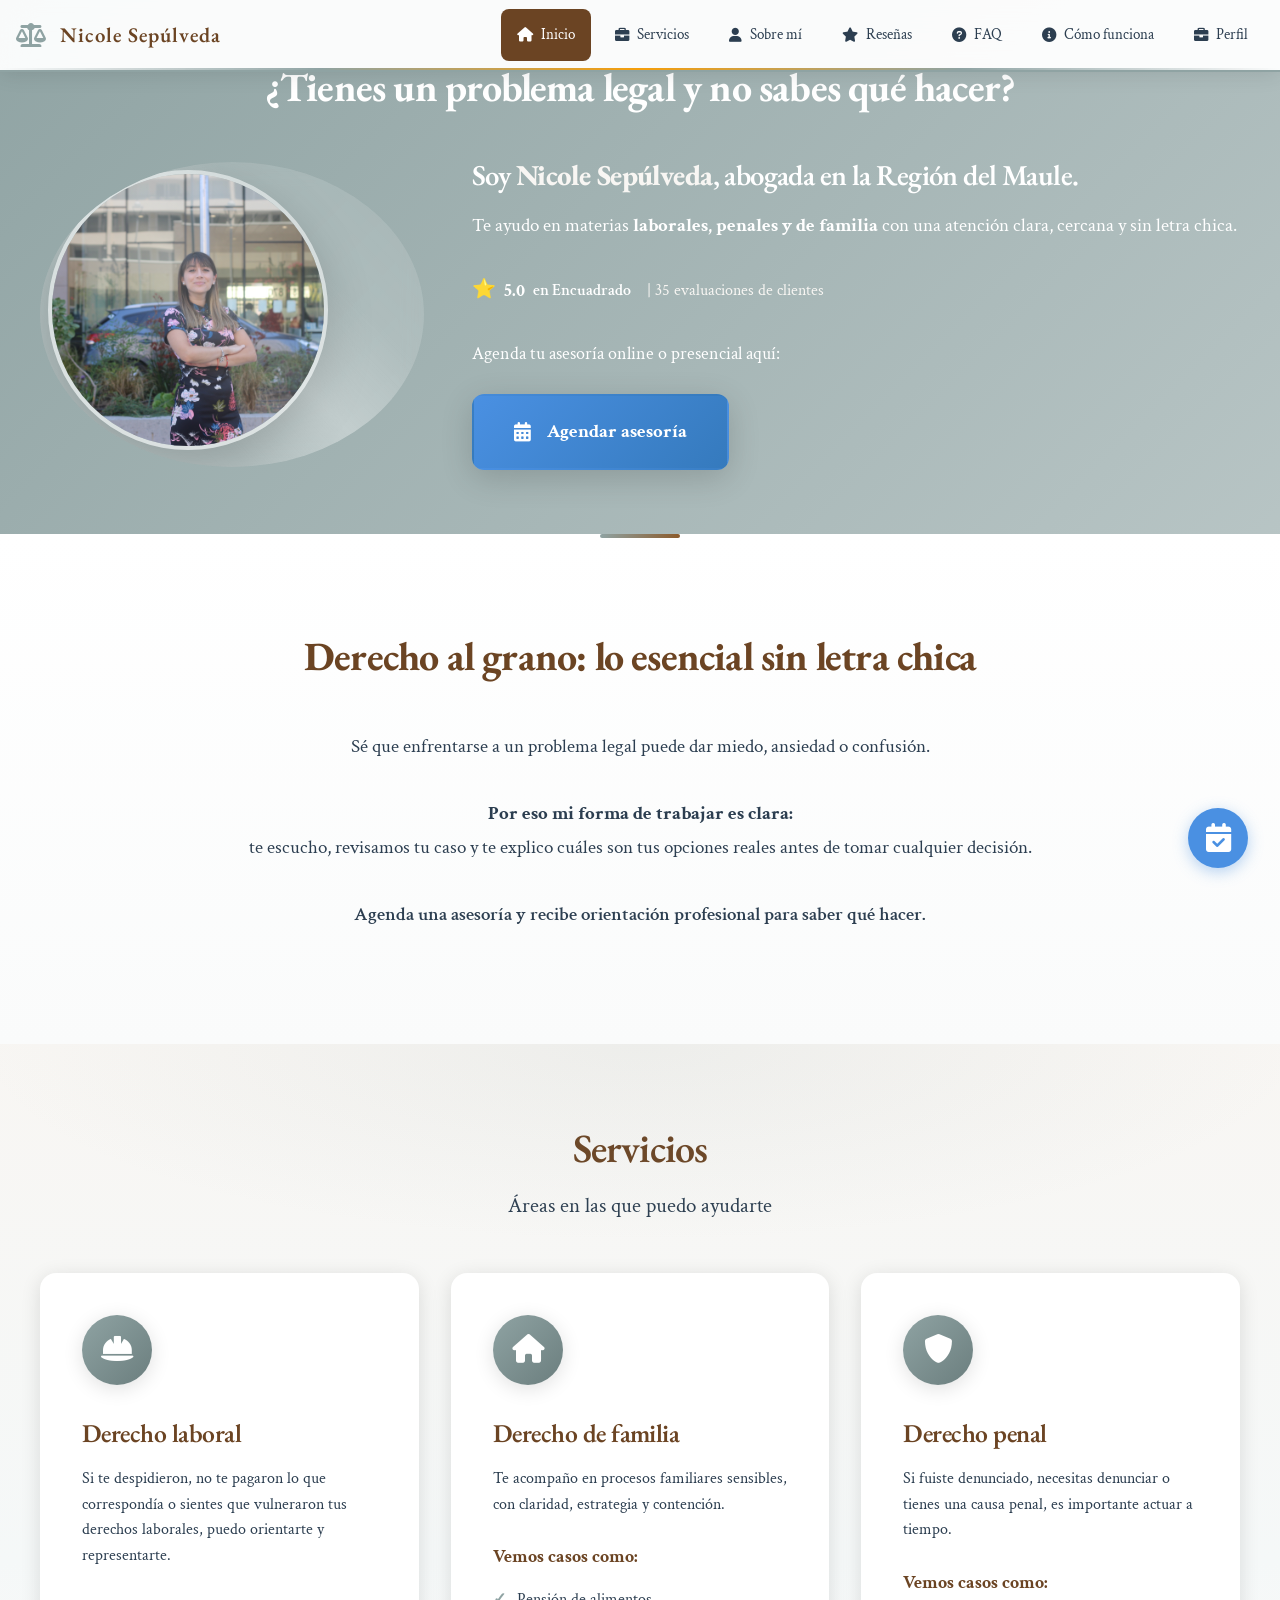
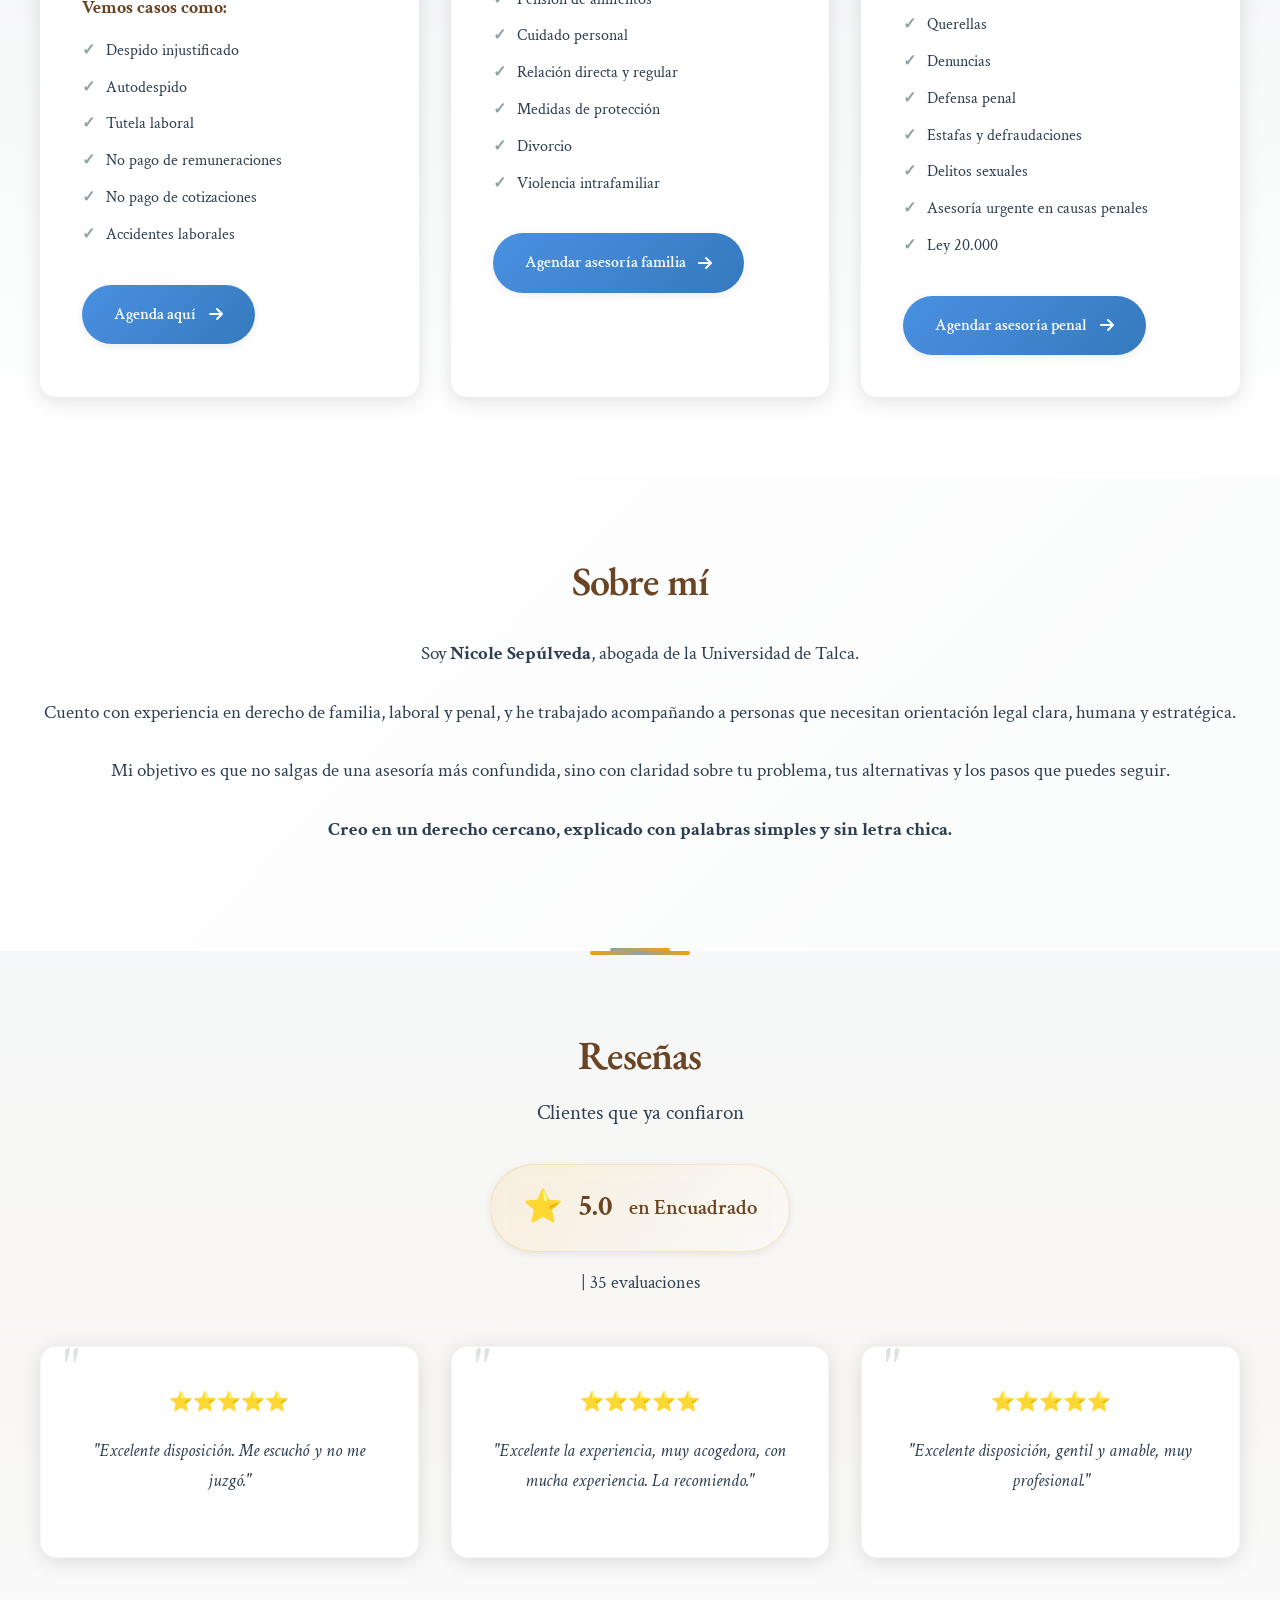
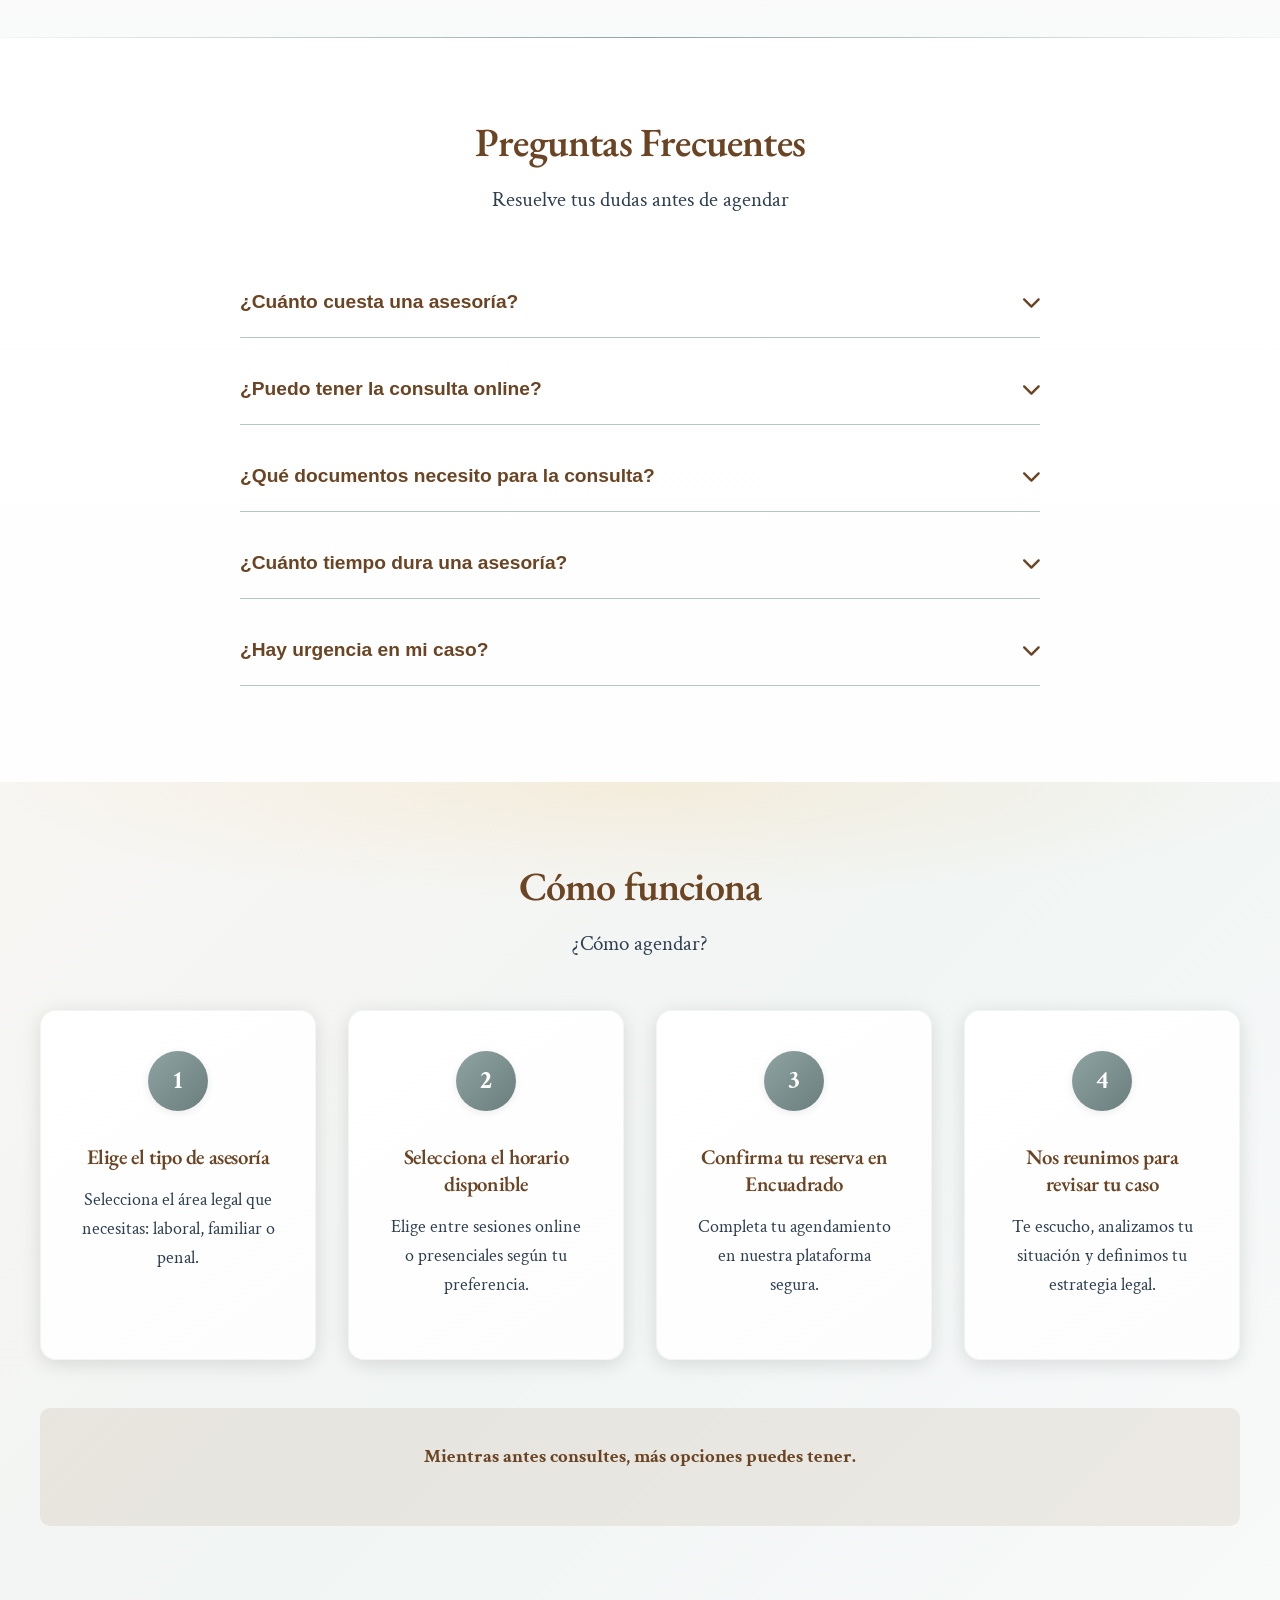
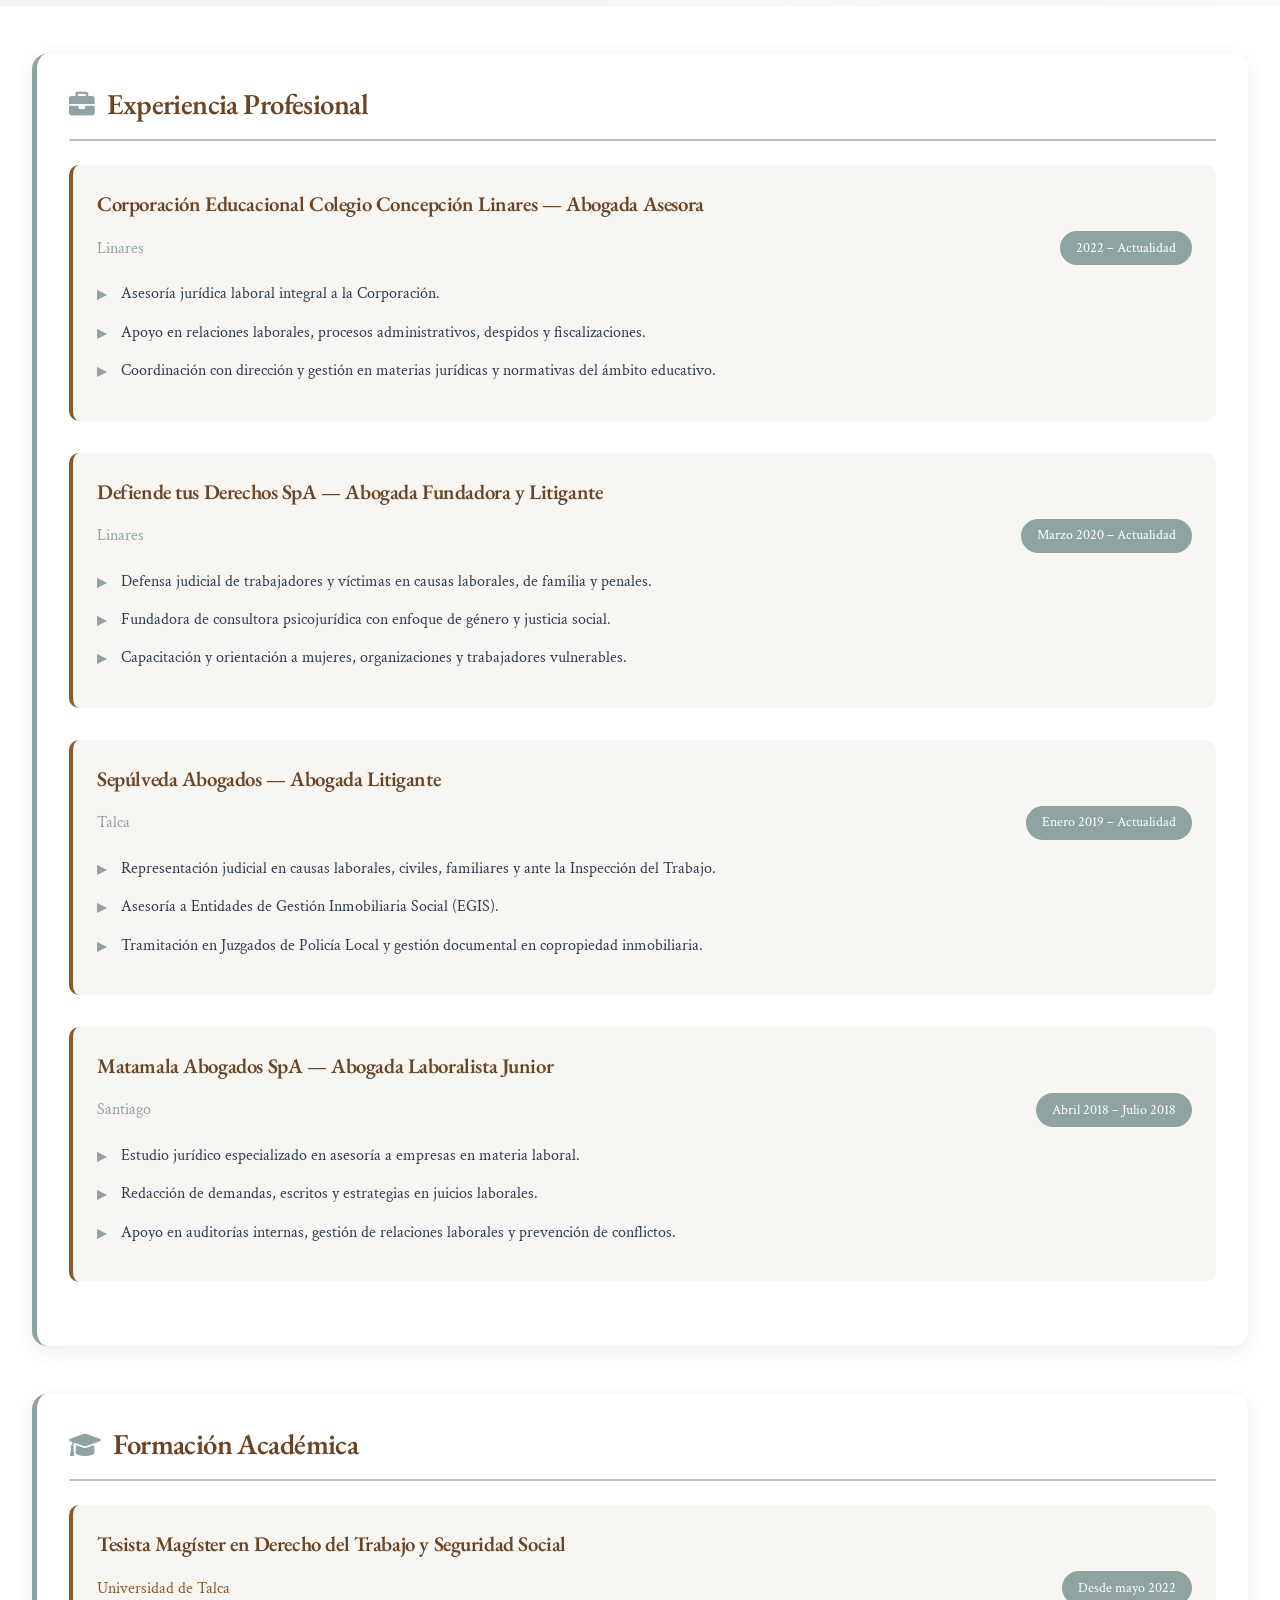
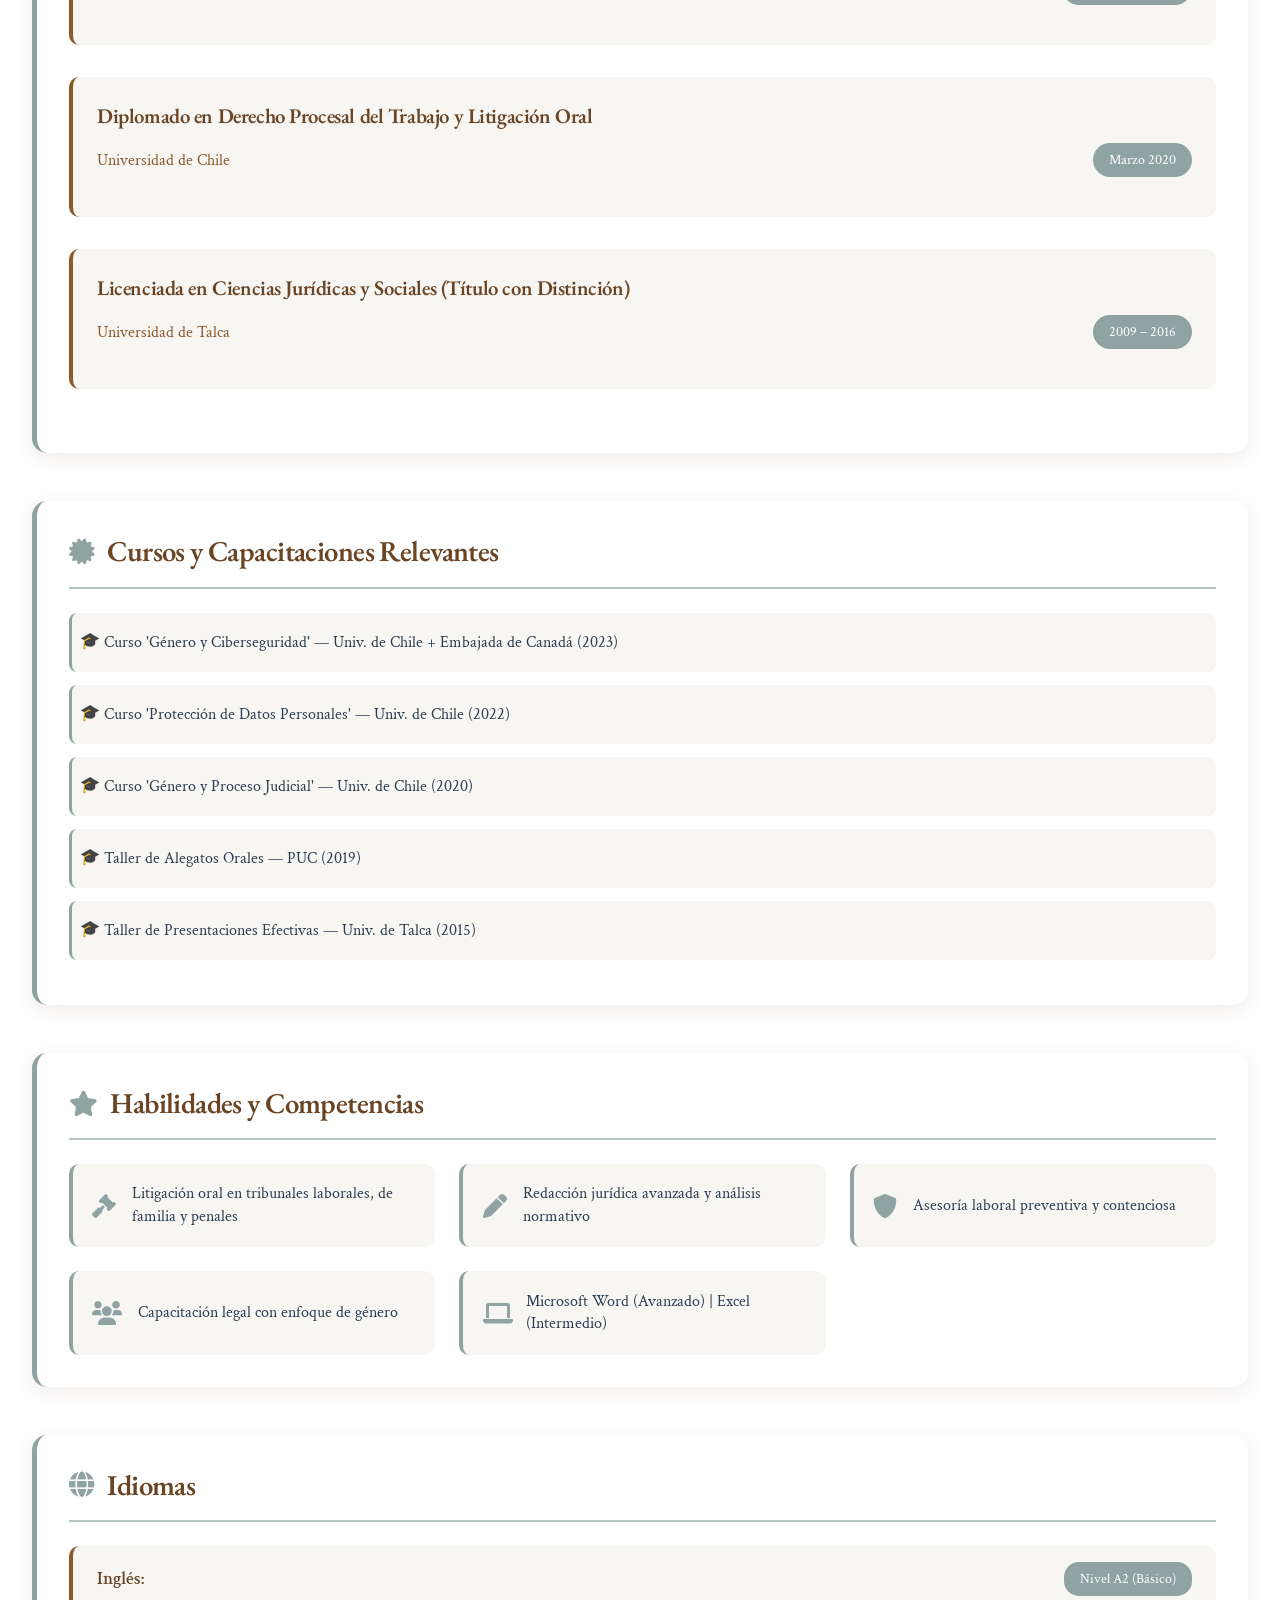
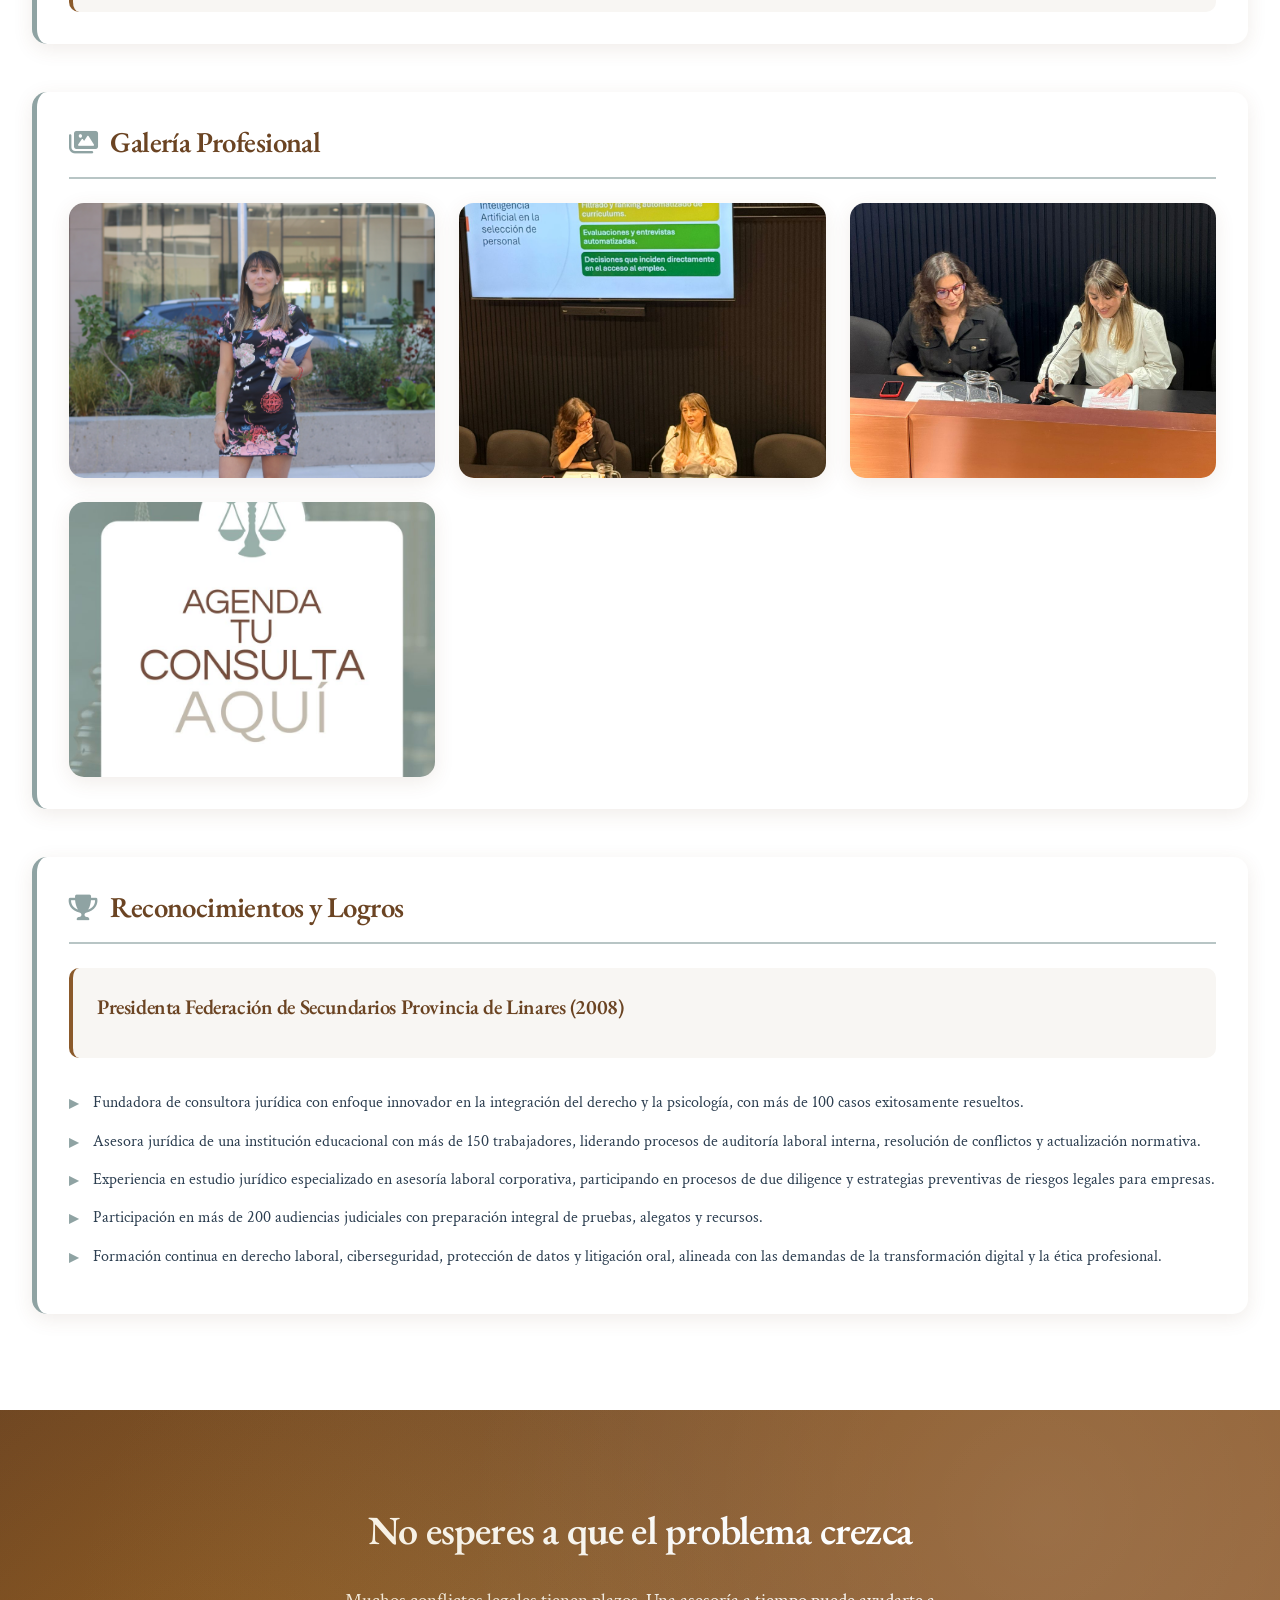
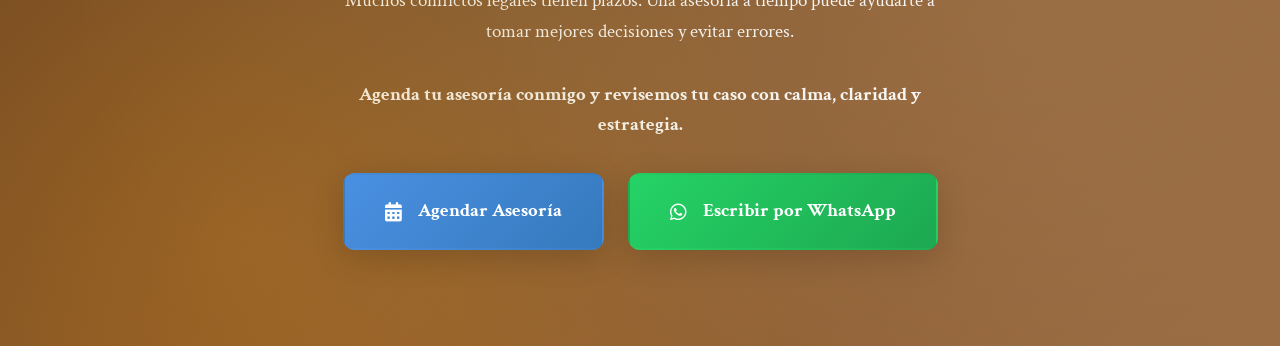
==== commit de6249d5: "improve content of the page" ====
--- a/index.html
+++ b/index.html
@@ -3,7 +3,41 @@
 <head>
     <meta charset="UTF-8">
     <meta name="viewport" content="width=device-width, initial-scale=1.0">
-    <title>Nicole Sepúlveda - Abogada Laboralista</title>
+    <title>Nicole Sepúlveda - Abogada Laboralista en Linares | Asesoría Legal Especializada</title>
+
+    <!-- Meta Tags SEO -->
+    <meta name="description" content="Abogada laboralista en Linares con experiencia en derecho del trabajo, litigación familiar y asesoría jurídica a empresas. Tesista Magíster en Derecho Laboral. Agenda tu consulta.">
+    <meta name="keywords" content="abogada laboralista, abogado laboral Linares, asesoría jurídica, derecho del trabajo, Nicole Sepúlveda, defensa trabajadores, litigación laboral, consulta legal">
+    <meta name="author" content="Nicole Andrea Sepúlveda Sepúlveda">
+    <meta name="robots" content="index, follow">
+    <meta name="language" content="Spanish">
+    <meta name="geo.region" content="CL-ML">
+    <meta name="geo.placename" content="Linares">
+    <meta name="geo.position" content="-35.85;-71.6">
+    <meta name="ICBM" content="-35.85, -71.6">
+
+    <!-- Open Graph / Facebook -->
+    <meta property="og:type" content="website">
+    <meta property="og:url" content="https://defiendetusderechoschile.cl/">
+    <meta property="og:title" content="Nicole Sepúlveda - Abogada Laboralista en Linares">
+    <meta property="og:description" content="Abogada especializada en derecho laboral y defensa de trabajadores. Asesoría integral a empresas y particulares. Más de 200 casos resueltos exitosamente.">
+    <meta property="og:image" content="assets/images/IMG_3544.JPG.jpeg">
+    <meta property="og:locale" content="es_CL">
+    <meta property="og:site_name" content="Nicole Sepúlveda - Abogada">
+
+    <!-- Twitter -->
+    <meta property="twitter:card" content="summary_large_image">
+    <meta property="twitter:url" content="https://defiendetusderechoschile.cl/">
+    <meta property="twitter:title" content="Nicole Sepúlveda - Abogada Laboralista en Linares">
+    <meta property="twitter:description" content="Abogada especializada en derecho laboral y defensa de trabajadores. Asesoría integral a empresas y particulares.">
+    <meta property="twitter:image" content="assets/images/IMG_3544.JPG.jpeg">
+
+    <!-- Canonical URL -->
+    <link rel="canonical" href="https://defiendetusderechoschile.cl/">
+
+    <!-- Favicon -->
+    <link rel="icon" type="image/x-icon" href="favicon.ico">
+
     <link rel="stylesheet" href="styles.css">
     <link href="https://fonts.googleapis.com/css2?family=EB+Garamond:wght@400;500;600;700;800&family=Crimson+Text:wght@400;600;700&display=swap" rel="stylesheet">
     <link rel="stylesheet" href="https://cdnjs.cloudflare.com/ajax/libs/font-awesome/6.0.0/css/all.min.css">
@@ -26,76 +60,309 @@
                     <a href="#inicio" class="nav-link"><i class="fas fa-home"></i> Inicio</a>
                 </li>
                 <li class="nav-item">
-                    <a href="#perfil" class="nav-link"><i class="fas fa-user"></i> Perfil</a>
+                    <a href="#servicios" class="nav-link"><i class="fas fa-briefcase"></i> Servicios</a>
                 </li>
                 <li class="nav-item">
-                    <a href="#experiencia" class="nav-link"><i class="fas fa-briefcase"></i> Experiencia</a>
+                    <a href="#sobre-mi" class="nav-link"><i class="fas fa-user"></i> Sobre mí</a>
                 </li>
                 <li class="nav-item">
-                    <a href="#educacion" class="nav-link"><i class="fas fa-graduation-cap"></i> Educación</a>
+                    <a href="#resenas" class="nav-link"><i class="fas fa-star"></i> Reseñas</a>
                 </li>
                 <li class="nav-item">
-                    <a href="#cursos" class="nav-link"><i class="fas fa-certificate"></i> Cursos</a>
+                    <a href="#preguntas-frecuentes" class="nav-link"><i class="fas fa-question-circle"></i> FAQ</a>
                 </li>
                 <li class="nav-item">
-                    <a href="#habilidades" class="nav-link"><i class="fas fa-star"></i> Habilidades</a>
+                    <a href="#como-funciona" class="nav-link"><i class="fas fa-info-circle"></i> Cómo funciona</a>
                 </li>
                 <li class="nav-item">
-                    <a href="#idiomas" class="nav-link"><i class="fas fa-globe"></i> Idiomas</a>
-                </li>
-                <li class="nav-item">
-                    <a href="#galeria" class="nav-link"><i class="fas fa-images"></i> Galería</a>
-                </li>
-                <li class="nav-item">
-                    <a href="#logros" class="nav-link"><i class="fas fa-trophy"></i> Logros</a>
+                    <a href="#experiencia" class="nav-link"><i class="fas fa-briefcase"></i> Perfil</a>
                 </li>
             </ul>
         </div>
     </nav>
 
     <div class="container">
-        <!-- Header Section -->
-        <header class="header" id="inicio">
-            <div class="profile-section">
-                <div class="profile-image">
-                    <img src="assets/images/IMG_3544.JPG.jpeg" alt="Nicole Sepúlveda" />
-                </div>
-                <div class="profile-info">
-                    <h1>Nicole Andrea Sepúlveda Sepúlveda</h1>
-                    <h2>Abogada Laboralista | Tesista Magíster en Derecho del Trabajo y Seguridad Social</h2>
-                    <div class="contact-info">
-                        <div class="contact-item">
-                            <i class="fas fa-map-marker-alt"></i>
-                            <span>Linares, Chile</span>
-                        </div>
-                        <div class="contact-item">
-                            <i class="fas fa-phone"></i>
-                            <span>+56 9 3103 1862</span>
-                        </div>
-                        <div class="contact-item">
-                            <i class="fas fa-envelope"></i>
-                            <span>nicole@defiendetusderechoschile.cl</span>
-                        </div>
-                    </div>
-                    <div class="cta-section">
-                        <a href="https://encuadrado.com/p/abogada-nicole-sepulveda" class="encuadrado-btn primary" target="_blank" rel="noopener">
-                            <i class="fas fa-calendar-check"></i>
-                            <span>Agendar Consulta</span>
+        <!-- Hero Section -->
+        <header class="hero-section" id="inicio">
+            <div class="hero-content">
+                <div class="hero-question">
+                    <h1>¿Tienes un problema legal y no sabes qué hacer?</h1>
+                </div>
+                <div class="hero-profile">
+                    <div class="profile-image">
+                        <img src="assets/images/IMG_3544.JPG.jpeg" alt="Nicole Sepúlveda, Abogada" />
+                    </div>
+                    <div class="hero-info">
+                        <h2>Soy <span class="highlight">Nicole Sepúlveda</span>, abogada en la Región del Maule.</h2>
+                        <p class="hero-description">Te ayudo en materias <strong>laborales, penales y de familia</strong> con una atención clara, cercana y sin letra chica.</p>
+
+                        <div class="rating-section">
+                            <div class="rating-stars">
+                                <span class="star">⭐</span>
+                                <span class="rating-number">5.0</span>
+                                <span class="rating-platform">en Encuadrado</span>
+                            </div>
+                            <span class="rating-reviews">| 35 evaluaciones de clientes</span>
+                        </div>
+
+                        <p class="cta-text">Agenda tu asesoría online o presencial aquí:</p>
+
+                        <div class="hero-cta">
+                            <a href="https://encuadrado.com/p/abogada-nicole-sepulveda" class="cta-btn-main" target="_blank" rel="noopener">
+                                <i class="fas fa-calendar-alt"></i>
+                                <span>Agendar asesoría</span>
+                            </a>
+                        </div>
+                    </div>
+                </div>
+            </div>
+        </header>
+
+        <!-- Value Proposition Section -->
+        <section class="value-proposition">
+            <div class="container-content">
+                <h3>Derecho al grano: lo esencial sin letra chica</h3>
+                <div class="value-content">
+                    <div class="value-text">
+                        <p>Sé que enfrentarse a un problema legal puede dar miedo, ansiedad o confusión.</p>
+                        <p><strong>Por eso mi forma de trabajar es clara:</strong><br>
+                        te escucho, revisamos tu caso y te explico cuáles son tus opciones reales antes de tomar cualquier decisión.</p>
+                        <p class="value-cta">Agenda una asesoría y recibe orientación profesional para saber qué hacer.</p>
+                    </div>
+                </div>
+            </div>
+        </section>
+
+        <!-- Services Section -->
+        <section class="services-section" id="servicios">
+            <div class="container-content">
+                <h2>Servicios</h2>
+                <p class="services-subtitle">Áreas en las que puedo ayudarte</p>
+
+                <div class="services-grid">
+                    <div class="service-card">
+                        <div class="service-icon">
+                            <i class="fas fa-hard-hat"></i>
+                        </div>
+                        <h3>Derecho laboral</h3>
+                        <p class="service-description">Si te despidieron, no te pagaron lo que correspondía o sientes que vulneraron tus derechos laborales, puedo orientarte y representarte.</p>
+
+                        <div class="service-cases">
+                            <p><strong>Vemos casos como:</strong></p>
+                            <ul>
+                                <li>Despido injustificado</li>
+                                <li>Autodespido</li>
+                                <li>Tutela laboral</li>
+                                <li>No pago de remuneraciones</li>
+                                <li>No pago de cotizaciones</li>
+                                <li>Accidentes laborales</li>
+                            </ul>
+                        </div>
+
+                        <a href="https://encuadrado.com/p/abogada-nicole-sepulveda" class="service-btn" target="_blank" rel="noopener">
+                            <span>Agenda aquí</span>
+                            <i class="fas fa-arrow-right"></i>
                         </a>
                     </div>
-                </div>
-            </div>
-        </header>
+
+                    <div class="service-card">
+                        <div class="service-icon">
+                            <i class="fas fa-home"></i>
+                        </div>
+                        <h3>Derecho de familia</h3>
+                        <p class="service-description">Te acompaño en procesos familiares sensibles, con claridad, estrategia y contención.</p>
+
+                        <div class="service-cases">
+                            <p><strong>Vemos casos como:</strong></p>
+                            <ul>
+                                <li>Pensión de alimentos</li>
+                                <li>Cuidado personal</li>
+                                <li>Relación directa y regular</li>
+                                <li>Medidas de protección</li>
+                                <li>Divorcio</li>
+                                <li>Violencia intrafamiliar</li>
+                            </ul>
+                        </div>
+
+                        <a href="https://encuadrado.com/p/abogada-nicole-sepulveda" class="service-btn" target="_blank" rel="noopener">
+                            <span>Agendar asesoría familia</span>
+                            <i class="fas fa-arrow-right"></i>
+                        </a>
+                    </div>
+
+                    <div class="service-card">
+                        <div class="service-icon">
+                            <i class="fas fa-shield-alt"></i>
+                        </div>
+                        <h3>Derecho penal</h3>
+                        <p class="service-description">Si fuiste denunciado, necesitas denunciar o tienes una causa penal, es importante actuar a tiempo.</p>
+
+                        <div class="service-cases">
+                            <p><strong>Vemos casos como:</strong></p>
+                            <ul>
+                                <li>Querellas</li>
+                                <li>Denuncias</li>
+                                <li>Defensa penal</li>
+                                <li>Estafas y defraudaciones</li>
+                                <li>Delitos sexuales</li>
+                                <li>Asesoría urgente en causas penales</li>
+                                <li>Ley 20.000</li>
+                            </ul>
+                        </div>
+
+                        <a href="https://encuadrado.com/p/abogada-nicole-sepulveda" class="service-btn" target="_blank" rel="noopener">
+                            <span>Agendar asesoría penal</span>
+                            <i class="fas fa-arrow-right"></i>
+                        </a>
+                    </div>
+                </div>
+            </div>
+        </section>
+
+        <!-- About Section -->
+        <section class="about-section" id="sobre-mi">
+            <div class="container-content">
+                <h2>Sobre mí</h2>
+                <div class="about-content">
+                    <div class="about-text">
+                        <p>Soy <strong>Nicole Sepúlveda</strong>, abogada de la Universidad de Talca.</p>
+                        <p>Cuento con experiencia en derecho de familia, laboral y penal, y he trabajado acompañando a personas que necesitan orientación legal clara, humana y estratégica.</p>
+                        <p>Mi objetivo es que no salgas de una asesoría más confundida, sino con claridad sobre tu problema, tus alternativas y los pasos que puedes seguir.</p>
+                        <p><strong>Creo en un derecho cercano, explicado con palabras simples y sin letra chica.</strong></p>
+                    </div>
+                </div>
+            </div>
+        </section>
+
+        <!-- Reviews Section -->
+        <section class="reviews-section" id="resenas">
+            <div class="container-content">
+                <h2>Reseñas</h2>
+                <p class="reviews-subtitle">Clientes que ya confiaron</p>
+
+                <div class="rating-header">
+                    <div class="rating-display">
+                        <span class="star-large">⭐</span>
+                        <span class="rating-number-large">5.0</span>
+                        <span class="rating-platform-large">en Encuadrado</span>
+                    </div>
+                    <span class="rating-count">| 35 evaluaciones</span>
+                </div>
+
+                <div class="testimonials-grid">
+                    <div class="testimonial-card">
+                        <div class="stars">⭐⭐⭐⭐⭐</div>
+                        <p>"Excelente disposición. Me escuchó y no me juzgó."</p>
+                    </div>
+                    <div class="testimonial-card">
+                        <div class="stars">⭐⭐⭐⭐⭐</div>
+                        <p>"Excelente la experiencia, muy acogedora, con mucha experiencia. La recomiendo."</p>
+                    </div>
+                    <div class="testimonial-card">
+                        <div class="stars">⭐⭐⭐⭐⭐</div>
+                        <p>"Excelente disposición, gentil y amable, muy profesional."</p>
+                    </div>
+                </div>
+            </div>
+        </section>
+
+        <!-- FAQ Section -->
+        <section class="faq-section" id="preguntas-frecuentes">
+            <div class="container-content">
+                <h2>Preguntas Frecuentes</h2>
+                <p class="section-subtitle">Resuelve tus dudas antes de agendar</p>
+
+                <div class="faq-container">
+                    <div class="faq-item">
+                        <button class="faq-question">
+                            <span>¿Cuánto cuesta una asesoría?</span>
+                            <i class="fas fa-chevron-down"></i>
+                        </button>
+                        <div class="faq-answer">
+                            <p>El valor de la asesoría depende del tipo de caso y complejidad. En la primera consulta evaluamos tu situación y te explico los costos de manera transparente, sin sorpresas.</p>
+                        </div>
+                    </div>
+
+                    <div class="faq-item">
+                        <button class="faq-question">
+                            <span>¿Puedo tener la consulta online?</span>
+                            <i class="fas fa-chevron-down"></i>
+                        </button>
+                        <div class="faq-answer">
+                            <p>Sí, ofrezco asesorías tanto presenciales en Linares como online por videollamada. Ambas modalidades tienen la misma calidad y profesionalismo.</p>
+                        </div>
+                    </div>
+
+                    <div class="faq-item">
+                        <button class="faq-question">
+                            <span>¿Qué documentos necesito para la consulta?</span>
+                            <i class="fas fa-chevron-down"></i>
+                        </button>
+                        <div class="faq-answer">
+                            <p>Trae todos los documentos relacionados con tu caso: contratos, cartas, correos, finiquitos, sentencias, etc. Si no tienes algo, no te preocupes, podemos trabajar con lo que tengas.</p>
+                        </div>
+                    </div>
+
+                    <div class="faq-item">
+                        <button class="faq-question">
+                            <span>¿Cuánto tiempo dura una asesoría?</span>
+                            <i class="fas fa-chevron-down"></i>
+                        </button>
+                        <div class="faq-answer">
+                            <p>Las asesorías duran aproximadamente 45-60 minutos. Este tiempo nos permite revisar tu caso con calma y darte una orientación completa.</p>
+                        </div>
+                    </div>
+
+                    <div class="faq-item">
+                        <button class="faq-question">
+                            <span>¿Hay urgencia en mi caso?</span>
+                            <i class="fas fa-chevron-down"></i>
+                        </button>
+                        <div class="faq-answer">
+                            <p>Muchos casos legales tienen plazos. En problemas laborales, familiares o penales, mientras antes actúes, más opciones tendrás. Si tienes dudas sobre urgencia, escríbeme por WhatsApp.</p>
+                        </div>
+                    </div>
+                </div>
+            </div>
+        </section>
+
+        <!-- How it Works Section -->
+        <section class="how-it-works-section" id="como-funciona">
+            <div class="container-content">
+                <h2>Cómo funciona</h2>
+                <p class="section-subtitle">¿Cómo agendar?</p>
+
+                <div class="steps-grid">
+                    <div class="step-item">
+                        <div class="step-number">1</div>
+                        <h3>Elige el tipo de asesoría</h3>
+                        <p>Selecciona el área legal que necesitas: laboral, familiar o penal.</p>
+                    </div>
+                    <div class="step-item">
+                        <div class="step-number">2</div>
+                        <h3>Selecciona el horario disponible</h3>
+                        <p>Elige entre sesiones online o presenciales según tu preferencia.</p>
+                    </div>
+                    <div class="step-item">
+                        <div class="step-number">3</div>
+                        <h3>Confirma tu reserva en Encuadrado</h3>
+                        <p>Completa tu agendamiento en nuestra plataforma segura.</p>
+                    </div>
+                    <div class="step-item">
+                        <div class="step-number">4</div>
+                        <h3>Nos reunimos para revisar tu caso</h3>
+                        <p>Te escucho, analizamos tu situación y definimos tu estrategia legal.</p>
+                    </div>
+                </div>
+
+                <div class="urgency-note">
+                    <p><strong>Mientras antes consultes, más opciones puedes tener.</strong></p>
+                </div>
+            </div>
+        </section>
 
         <!-- Main Content -->
         <main class="main-content">
-            <!-- Perfil Profesional -->
-            <section class="section" id="perfil">
-                <h3><i class="fas fa-user"></i> Perfil Profesional</h3>
-                <div class="section-content">
-                    <p>Abogada con sólida formación y experiencia en Derecho del Trabajo, Litigación y Asesoría Jurídica. Tesista del Magíster en Derecho del Trabajo y la Seguridad Social de la Universidad de Talca. Trayectoria en defensa de trabajadores y asesoría integral a empresas, con especialización en relaciones laborales, procesos disciplinarios, inspecciones, negociaciones colectivas y capacitación. Amplia experiencia en litigación de familia y penal con enfoque de género. Comprometida con el ejercicio ético, la justicia social y el desarrollo de comunidades educativas y laborales.</p>
-                </div>
-            </section>
 
             <!-- Experiencia Profesional -->
             <section class="section" id="experiencia">
@@ -290,35 +557,115 @@
             </section>
         </main>
 
-        <!-- Contact CTA Section -->
-        <section class="contact-cta-section">
-            <div class="cta-content">
-                <h3>¿Necesitas Asesoría Legal?</h3>
-                <p>Contáctame ahora para una consulta personalizada</p>
-                <a href="https://encuadrado.com/p/abogada-nicole-sepulveda" class="encuadrado-btn secondary" target="_blank" rel="noopener">
-                    <i class="fas fa-calendar-check"></i>
-                    <span>Agenda tu Cita Online</span>
-                </a>
+        <!-- Final CTA Section -->
+        <section class="final-cta-section">
+            <div class="container-content">
+                <h2>No esperes a que el problema crezca</h2>
+                <div class="cta-content">
+                    <p>Muchos conflictos legales tienen plazos. Una asesoría a tiempo puede ayudarte a tomar mejores decisiones y evitar errores.</p>
+                    <p class="cta-main-text"><strong>Agenda tu asesoría conmigo y revisemos tu caso con calma, claridad y estrategia.</strong></p>
+
+                    <div class="final-cta-buttons">
+                        <a href="https://encuadrado.com/p/abogada-nicole-sepulveda" class="cta-btn-large" target="_blank" rel="noopener">
+                            <i class="fas fa-calendar-alt"></i>
+                            <span>Agendar Asesoría</span>
+                        </a>
+                        <a href="https://wa.me/56931031862" class="whatsapp-btn-large" target="_blank" rel="noopener">
+                            <i class="fab fa-whatsapp"></i>
+                            <span>Escribir por WhatsApp</span>
+                        </a>
+                    </div>
+                </div>
             </div>
         </section>
-
-        <!-- Footer -->
-        <footer class="footer">
-            <div class="footer-content">
-                <div class="scales-icon">
-                    <i class="fas fa-balance-scale"></i>
-                </div>
-                <p>Comprometida con el ejercicio ético, la justicia social y el desarrollo de comunidades educativas y laborales.</p>
-            </div>
-        </footer>
     </div>
 
-    <!-- Floating Booking Button -->
-    <div class="floating-booking">
-        <a href="https://encuadrado.com/p/abogada-nicole-sepulveda" target="_blank" rel="noopener" title="Agendar Consulta">
-            <i class="fas fa-calendar-check"></i>
-        </a>
+    <!-- Floating Buttons -->
+    <div class="floating-buttons">
+        <div class="floating-booking">
+            <a href="https://encuadrado.com/p/abogada-nicole-sepulveda" target="_blank" rel="noopener" title="Agendar Consulta">
+                <i class="fas fa-calendar-check"></i>
+            </a>
+        </div>
     </div>
+
+    <!-- Structured Data JSON-LD for SEO -->
+    <script type="application/ld+json">
+    {
+        "@context": "https://schema.org",
+        "@type": ["Person", "Attorney"],
+        "name": "Nicole Andrea Sepúlveda Sepúlveda",
+        "jobTitle": "Abogada Laboralista",
+        "description": "Abogada especializada en Derecho del Trabajo, Litigación y Asesoría Jurídica con experiencia en defensa de trabajadores y asesoría integral a empresas",
+        "url": "https://defiendetusderechoschile.cl/",
+        "email": "nicole@defiendetusderechoschile.cl",
+        "telephone": "+56931031862",
+        "address": {
+            "@type": "PostalAddress",
+            "addressLocality": "Linares",
+            "addressRegion": "Maule",
+            "addressCountry": "CL"
+        },
+        "image": "assets/images/IMG_3544.JPG.jpeg",
+        "alumniOf": [
+            {
+                "@type": "CollegeOrUniversity",
+                "name": "Universidad de Talca"
+            },
+            {
+                "@type": "CollegeOrUniversity",
+                "name": "Universidad de Chile"
+            }
+        ],
+        "worksFor": [
+            {
+                "@type": "Organization",
+                "name": "Corporación Educacional Colegio Concepción Linares"
+            },
+            {
+                "@type": "Organization",
+                "name": "Defiende tus Derechos SpA"
+            },
+            {
+                "@type": "Organization",
+                "name": "Sepúlveda Abogados"
+            }
+        ],
+        "knowsAbout": ["Derecho Laboral", "Derecho de Familia", "Litigación", "Asesoría Jurídica", "Derecho Penal con enfoque de género"],
+        "knowsLanguage": ["es", "en"],
+        "sameAs": [
+            "https://encuadrado.com/p/abogada-nicole-sepulveda"
+        ]
+    }
+    </script>
+
+    <script type="application/ld+json">
+    {
+        "@context": "https://schema.org",
+        "@type": "LegalService",
+        "name": "Nicole Sepúlveda - Servicios Legales",
+        "description": "Servicios de asesoría jurídica especializada en derecho laboral, familiar y penal",
+        "provider": {
+            "@type": "Attorney",
+            "name": "Nicole Andrea Sepúlveda Sepúlveda"
+        },
+        "areaServed": {
+            "@type": "City",
+            "name": "Linares"
+        },
+        "serviceType": [
+            "Derecho Laboral",
+            "Derecho de Familia",
+            "Litigación",
+            "Asesoría Jurídica Empresarial",
+            "Defensa de Trabajadores"
+        ],
+        "telephone": "+56931031862",
+        "email": "nicole@defiendetusderechoschile.cl",
+        "url": "https://defiendetusderechoschile.cl/",
+        "priceRange": "$$"
+    }
+    </script>
 
     <!-- JavaScript for Mobile Menu and Smooth Scrolling -->
     <script>
@@ -374,6 +721,24 @@
                 }
             });
         });
+
+        // FAQ Functionality
+        document.querySelectorAll('.faq-question').forEach(question => {
+            question.addEventListener('click', () => {
+                const faqItem = question.parentElement;
+                const isActive = faqItem.classList.contains('active');
+
+                // Close all other FAQ items
+                document.querySelectorAll('.faq-item').forEach(item => {
+                    item.classList.remove('active');
+                });
+
+                // Toggle current item
+                if (!isActive) {
+                    faqItem.classList.add('active');
+                }
+            });
+        });
     </script>
 </body>
 </html>
--- a/styles.css
+++ b/styles.css
@@ -1,4 +1,4 @@
-/* Variables CSS basadas en la imagen consulta.jpeg */
+/* Variables CSS mejoradas */
 :root {
     --sage-green: #8FA3A3;
     --dark-brown: #6B4423;
@@ -7,9 +7,1288 @@
     --dark-sage: #6B7E7E;
     --accent-brown: #8B5A2B;
     --text-dark: #2C3E50;
+    --text-light: #5A6C7D;
+    --text-muted: #8E9AAF;
     --shadow-color: rgba(107, 68, 35, 0.1);
     --encuadrado-blue: #4A90E2;
     --encuadrado-hover: #357ABD;
+    --success-green: #10B981;
+    --success-green-hover: #059669;
+    --whatsapp-green: #25D366;
+    --whatsapp-hover: #1DA851;
+    --gold: #F59E0B;
+    --gold-light: #FCD34D;
+
+    /* Shadows */
+    --shadow-sm: 0 2px 8px rgba(0, 0, 0, 0.08);
+    --shadow-md: 0 4px 20px rgba(0, 0, 0, 0.12);
+    --shadow-lg: 0 8px 32px rgba(0, 0, 0, 0.16);
+    --shadow-xl: 0 16px 48px rgba(0, 0, 0, 0.20);
+
+    /* Transitions */
+    --transition-fast: 0.2s ease;
+    --transition-smooth: 0.3s ease;
+    --transition-slow: 0.5s ease;
+
+    /* Border radius */
+    --radius-sm: 8px;
+    --radius-md: 12px;
+    --radius-lg: 16px;
+    --radius-xl: 24px;
+    --radius-full: 50px;
+}
+
+/* New Hero and Interactive Styles */
+/* Hero Section */
+.hero-section {
+    background: linear-gradient(135deg, var(--sage-green) 0%, var(--light-sage) 100%);
+    padding: 4rem 2rem;
+    margin: -70px -2rem 0 -2rem;
+    color: white;
+}
+
+.hero-content {
+    max-width: 1200px;
+    margin: 0 auto;
+}
+
+.hero-question {
+    text-align: center;
+    margin-bottom: 3rem;
+}
+
+.hero-question h1 {
+    font-size: 2.5rem;
+    font-weight: 700;
+    color: white;
+    margin-bottom: 1rem;
+}
+
+.hero-profile {
+    display: grid;
+    grid-template-columns: 1fr 2fr;
+    gap: 3rem;
+    align-items: center;
+}
+
+.hero-info h2 {
+    font-size: 1.8rem;
+    margin-bottom: 1rem;
+    color: white;
+}
+
+.highlight {
+    color: var(--cream-white);
+    font-weight: 800;
+}
+
+.hero-description {
+    font-size: 1.2rem;
+    margin-bottom: 2rem;
+    color: white;
+}
+
+.rating-section {
+    margin-bottom: 2rem;
+    display: flex;
+    align-items: center;
+    gap: 1rem;
+}
+
+.rating-stars {
+    display: flex;
+    align-items: center;
+    gap: 0.5rem;
+}
+
+.star {
+    font-size: 1.2rem;
+}
+
+.rating-number {
+    font-weight: bold;
+    font-size: 1.1rem;
+}
+
+.rating-platform {
+    font-weight: 600;
+}
+
+.rating-reviews {
+    color: var(--cream-white);
+}
+
+.cta-text {
+    font-size: 1.1rem;
+    margin-bottom: 1.5rem;
+    color: white;
+}
+
+.cta-btn-main {
+    display: inline-flex;
+    align-items: center;
+    gap: 1rem;
+    background: linear-gradient(135deg, var(--encuadrado-blue), var(--encuadrado-hover));
+    color: white;
+    padding: 1.25rem 2.5rem;
+    border-radius: var(--radius-md);
+    text-decoration: none;
+    font-weight: 700;
+    font-size: 1.2rem;
+    transition: all var(--transition-smooth);
+    box-shadow: var(--shadow-lg);
+    position: relative;
+    overflow: hidden;
+    border: 2px solid transparent;
+}
+
+.cta-btn-main::before {
+    content: '';
+    position: absolute;
+    top: 0;
+    left: -100%;
+    width: 100%;
+    height: 100%;
+    background: linear-gradient(90deg, transparent, rgba(255,255,255,0.3), transparent);
+    transition: left 0.6s ease;
+}
+
+.cta-btn-main:hover::before {
+    left: 100%;
+}
+
+.cta-btn-main:hover {
+    background: linear-gradient(135deg, var(--success-green), var(--success-green-hover));
+    transform: translateY(-4px) scale(1.05);
+    box-shadow: var(--shadow-xl);
+    border-color: rgba(255,255,255,0.3);
+}
+
+.cta-btn-main:hover i {
+    transform: scale(1.2) rotate(15deg);
+}
+
+.cta-btn-main i {
+    transition: all var(--transition-smooth);
+}
+
+/* Value Proposition Section */
+.value-proposition {
+    background: linear-gradient(180deg, white 0%, #FAFBFB 100%);
+    padding: 5rem 2rem;
+    margin: 0 -2rem;
+    position: relative;
+}
+
+.value-proposition::before {
+    content: '';
+    position: absolute;
+    top: 0;
+    left: 50%;
+    transform: translateX(-50%);
+    width: 80px;
+    height: 4px;
+    background: linear-gradient(90deg, var(--sage-green), var(--accent-brown));
+    border-radius: 2px;
+}
+
+.container-content {
+    max-width: 1200px;
+    margin: 0 auto;
+}
+
+.value-proposition h3 {
+    font-size: clamp(1.75rem, 4vw, 2.5rem);
+    text-align: center;
+    margin-bottom: 3rem;
+    margin-top: 1rem;
+    color: var(--dark-brown);
+    font-weight: 700;
+    letter-spacing: -0.02em;
+}
+
+.value-content {
+    max-width: 800px;
+    margin: 0 auto;
+    text-align: center;
+}
+
+.value-content p {
+    font-size: 1.2rem;
+    line-height: 1.8;
+    margin-bottom: 2rem;
+    color: var(--text-dark);
+}
+
+.value-cta {
+    font-weight: 600;
+    font-size: 1.2rem;
+    color: var(--dark-brown);
+}
+
+/* Services Section */
+.services-section {
+    background: linear-gradient(180deg, var(--cream-white) 0%, #F5F8F8 50%, white 100%);
+    padding: 5rem 2rem;
+    margin: 0 -2rem;
+    position: relative;
+}
+
+.services-section::before {
+    content: '';
+    position: absolute;
+    top: 0;
+    left: 0;
+    right: 0;
+    height: 200px;
+    background: radial-gradient(ellipse at center top, rgba(143, 163, 163, 0.1) 0%, transparent 70%);
+    pointer-events: none;
+}
+
+.services-section h2 {
+    font-size: 2.5rem;
+    text-align: center;
+    margin-bottom: 1rem;
+    color: var(--dark-brown);
+}
+
+.services-subtitle {
+    text-align: center;
+    font-size: 1.3rem;
+    color: var(--text-dark);
+    margin-bottom: 3rem;
+}
+
+.services-grid {
+    display: grid;
+    grid-template-columns: repeat(auto-fit, minmax(350px, 1fr));
+    gap: 2rem;
+    margin-top: 3rem;
+}
+
+.service-card {
+    background: white;
+    padding: 2.5rem;
+    border-radius: var(--radius-lg);
+    box-shadow: var(--shadow-md);
+    transition: all var(--transition-smooth);
+    border: 2px solid transparent;
+    position: relative;
+    overflow: hidden;
+}
+
+.service-card::before {
+    content: '';
+    position: absolute;
+    top: 0;
+    left: -100%;
+    width: 100%;
+    height: 100%;
+    background: linear-gradient(90deg, transparent, rgba(143, 163, 163, 0.1), transparent);
+    transition: left 0.6s ease;
+}
+
+.service-card:hover::before {
+    left: 100%;
+}
+
+.service-card:hover {
+    transform: translateY(-8px) scale(1.02);
+    box-shadow: var(--shadow-xl);
+    border-color: var(--sage-green);
+}
+
+.service-icon {
+    width: 70px;
+    height: 70px;
+    background: linear-gradient(135deg, var(--sage-green), var(--dark-sage));
+    border-radius: 50%;
+    display: flex;
+    align-items: center;
+    justify-content: center;
+    margin-bottom: 2rem;
+    position: relative;
+    box-shadow: var(--shadow-md);
+    transition: all var(--transition-smooth);
+}
+
+.service-icon::before {
+    content: '';
+    position: absolute;
+    top: -2px;
+    left: -2px;
+    right: -2px;
+    bottom: -2px;
+    background: linear-gradient(135deg, var(--sage-green), var(--gold));
+    border-radius: 50%;
+    z-index: -1;
+    opacity: 0;
+    transition: opacity var(--transition-smooth);
+}
+
+.service-card:hover .service-icon::before {
+    opacity: 1;
+}
+
+.service-card:hover .service-icon {
+    transform: rotate(360deg) scale(1.1);
+}
+
+.service-icon i {
+    font-size: 1.8rem;
+    color: white;
+}
+
+.service-card h3 {
+    font-size: 1.6rem;
+    color: var(--dark-brown);
+    margin-bottom: 1rem;
+}
+
+.service-description {
+    font-size: 1rem;
+    line-height: 1.6;
+    margin-bottom: 1.5rem;
+    color: var(--text-dark);
+}
+
+.service-cases {
+    margin-bottom: 2rem;
+}
+
+.service-cases p {
+    font-weight: 600;
+    margin-bottom: 0.5rem;
+    color: var(--dark-brown);
+}
+
+.service-cases ul {
+    list-style: none;
+    padding-left: 0;
+}
+
+.service-cases li {
+    padding: 0.3rem 0;
+    padding-left: 1.5rem;
+    position: relative;
+}
+
+.service-cases li:before {
+    content: "✓";
+    position: absolute;
+    left: 0;
+    color: var(--sage-green);
+    font-weight: bold;
+}
+
+.service-btn {
+    display: inline-flex;
+    align-items: center;
+    gap: 0.8rem;
+    background: linear-gradient(135deg, var(--encuadrado-blue), var(--encuadrado-hover));
+    color: white;
+    padding: 1rem 2rem;
+    border-radius: var(--radius-full);
+    text-decoration: none;
+    font-weight: 600;
+    transition: all var(--transition-smooth);
+    box-shadow: var(--shadow-sm);
+    position: relative;
+    overflow: hidden;
+}
+
+.service-btn::before {
+    content: '';
+    position: absolute;
+    top: 0;
+    left: -100%;
+    width: 100%;
+    height: 100%;
+    background: linear-gradient(90deg, transparent, rgba(255,255,255,0.2), transparent);
+    transition: left 0.5s ease;
+}
+
+.service-btn:hover::before {
+    left: 100%;
+}
+
+.service-btn:hover {
+    background: linear-gradient(135deg, var(--encuadrado-hover), var(--sage-green));
+    transform: translateY(-2px);
+    box-shadow: var(--shadow-lg);
+}
+
+.service-btn:hover i {
+    transform: translateX(3px);
+}
+
+.service-btn i {
+    transition: transform var(--transition-smooth);
+}
+
+/* About Section */
+.about-section {
+    background: linear-gradient(135deg, white 0%, #FAFBFB 100%);
+    padding: 5rem 2rem;
+    margin: 0 -2rem;
+    position: relative;
+}
+
+.about-section::after {
+    content: '';
+    position: absolute;
+    bottom: 0;
+    left: 50%;
+    transform: translateX(-50%);
+    width: 60px;
+    height: 3px;
+    background: linear-gradient(90deg, var(--sage-green), var(--gold));
+    border-radius: 2px;
+}
+
+.about-section h2 {
+    font-size: 2.5rem;
+    text-align: center;
+    margin-bottom: 2rem;
+    color: var(--dark-brown);
+}
+
+.about-text p {
+    font-size: 1.2rem;
+    line-height: 1.8;
+    margin-bottom: 1.5rem;
+    text-align: center;
+    color: var(--text-dark);
+}
+
+/* Reviews Section */
+.reviews-section {
+    background: linear-gradient(180deg, #F5F8F8 0%, var(--cream-white) 50%, #F9FAFA 100%);
+    padding: 5rem 2rem;
+    margin: 0 -2rem;
+    position: relative;
+}
+
+.reviews-section::before {
+    content: '';
+    position: absolute;
+    top: 0;
+    left: 50%;
+    transform: translateX(-50%);
+    width: 100px;
+    height: 4px;
+    background: linear-gradient(90deg, var(--gold), var(--sage-green), var(--gold));
+    border-radius: 2px;
+}
+
+.reviews-section h2 {
+    font-size: 2.5rem;
+    text-align: center;
+    margin-bottom: 1rem;
+    color: var(--dark-brown);
+}
+
+.reviews-subtitle {
+    text-align: center;
+    font-size: 1.3rem;
+    color: var(--text-dark);
+    margin-bottom: 2rem;
+}
+
+.rating-header {
+    text-align: center;
+    margin-bottom: 3rem;
+}
+
+.rating-display {
+    display: flex;
+    align-items: center;
+    justify-content: center;
+    gap: 1rem;
+    margin-bottom: 0.8rem;
+    padding: 1rem 2rem;
+    background: linear-gradient(135deg, rgba(245, 158, 11, 0.1), rgba(255, 255, 255, 0.3));
+    border-radius: var(--radius-full);
+    border: 1px solid rgba(245, 158, 11, 0.2);
+    box-shadow: var(--shadow-sm);
+    backdrop-filter: blur(10px);
+    max-width: 300px;
+    margin: 0 auto 1rem;
+}
+
+.star-large {
+    font-size: 2rem;
+}
+
+.rating-number-large {
+    font-size: 1.8rem;
+    font-weight: bold;
+    color: var(--dark-brown);
+}
+
+.rating-platform-large {
+    font-size: 1.3rem;
+    font-weight: 600;
+    color: var(--dark-brown);
+}
+
+.rating-count {
+    color: var(--text-dark);
+    font-size: 1.1rem;
+}
+
+.testimonials-grid {
+    display: grid;
+    grid-template-columns: repeat(auto-fit, minmax(300px, 1fr));
+    gap: 2rem;
+}
+
+.testimonial-card {
+    background: white;
+    padding: 2.5rem;
+    border-radius: var(--radius-lg);
+    box-shadow: var(--shadow-md);
+    text-align: center;
+    transition: all var(--transition-smooth);
+    position: relative;
+    border: 1px solid rgba(143, 163, 163, 0.1);
+}
+
+.testimonial-card::before {
+    content: '"';
+    position: absolute;
+    top: -10px;
+    left: 20px;
+    font-size: 4rem;
+    color: var(--sage-green);
+    opacity: 0.3;
+    font-family: 'EB Garamond', serif;
+    line-height: 1;
+}
+
+.testimonial-card:hover {
+    transform: translateY(-5px);
+    box-shadow: var(--shadow-lg);
+    border-color: var(--sage-green);
+}
+
+.testimonial-card .stars {
+    margin-bottom: 1rem;
+    font-size: 1.2rem;
+}
+
+.testimonial-card p {
+    font-style: italic;
+    font-size: 1.1rem;
+    color: var(--text-dark);
+}
+
+/* FAQ Section */
+.faq-section {
+    background: linear-gradient(180deg, white 0%, #FEFEFE 100%);
+    padding: 5rem 2rem;
+    margin: 0 -2rem;
+    position: relative;
+}
+
+.faq-section::before {
+    content: '';
+    position: absolute;
+    top: -1px;
+    left: 0;
+    right: 0;
+    height: 1px;
+    background: linear-gradient(90deg, transparent, var(--sage-green), transparent);
+}
+
+.faq-section h2 {
+    font-size: 2.5rem;
+    text-align: center;
+    margin-bottom: 1rem;
+    color: var(--dark-brown);
+}
+
+.section-subtitle {
+    text-align: center;
+    font-size: 1.3rem;
+    color: var(--text-dark);
+    margin-bottom: 3rem;
+}
+
+.faq-container {
+    max-width: 800px;
+    margin: 0 auto;
+}
+
+.faq-item {
+    border-bottom: 1px solid var(--light-sage);
+    margin-bottom: 1rem;
+}
+
+.faq-question {
+    width: 100%;
+    background: none;
+    border: none;
+    padding: 1.5rem 0;
+    text-align: left;
+    cursor: pointer;
+    display: flex;
+    justify-content: space-between;
+    align-items: center;
+    font-size: 1.2rem;
+    font-weight: 600;
+    color: var(--dark-brown);
+    transition: all 0.3s ease;
+}
+
+.faq-question:hover {
+    color: var(--sage-green);
+}
+
+.faq-question i {
+    transition: transform 0.3s ease;
+}
+
+.faq-item.active .faq-question i {
+    transform: rotate(180deg);
+}
+
+.faq-answer {
+    max-height: 0;
+    overflow: hidden;
+    transition: max-height 0.3s ease;
+}
+
+.faq-item.active .faq-answer {
+    max-height: 200px;
+}
+
+.faq-answer p {
+    padding: 0 0 1.5rem 0;
+    color: var(--text-dark);
+    line-height: 1.6;
+}
+
+/* How it Works Section */
+.how-it-works-section {
+    background: linear-gradient(135deg, var(--cream-white) 0%, #F1F5F4 50%, #F8FAFA 100%);
+    padding: 5rem 2rem;
+    margin: 0 -2rem;
+    position: relative;
+}
+
+.how-it-works-section::before {
+    content: '';
+    position: absolute;
+    top: 0;
+    left: 0;
+    right: 0;
+    height: 120px;
+    background: radial-gradient(ellipse at center top, rgba(245, 158, 11, 0.1) 0%, transparent 70%);
+    pointer-events: none;
+}
+
+.how-it-works-section h2 {
+    font-size: 2.5rem;
+    text-align: center;
+    margin-bottom: 1rem;
+    color: var(--dark-brown);
+}
+
+.steps-grid {
+    display: grid;
+    grid-template-columns: repeat(auto-fit, minmax(250px, 1fr));
+    gap: 2rem;
+    margin-top: 3rem;
+}
+
+.step-item {
+    text-align: center;
+    background: linear-gradient(145deg, white 0%, #FDFDFD 100%);
+    padding: 2.5rem;
+    border-radius: var(--radius-lg);
+    box-shadow: var(--shadow-md);
+    transition: all var(--transition-smooth);
+    border: 1px solid rgba(143, 163, 163, 0.1);
+    position: relative;
+    overflow: hidden;
+}
+
+.step-item::before {
+    content: '';
+    position: absolute;
+    top: 0;
+    left: 0;
+    right: 0;
+    height: 3px;
+    background: linear-gradient(90deg, var(--sage-green), var(--gold), var(--sage-green));
+    transform: translateX(-100%);
+    transition: transform 0.6s ease;
+}
+
+.step-item:hover::before {
+    transform: translateX(0);
+}
+
+.step-item:hover {
+    transform: translateY(-5px);
+    box-shadow: var(--shadow-lg);
+    border-color: var(--sage-green);
+}
+
+.step-number {
+    width: 60px;
+    height: 60px;
+    background: linear-gradient(135deg, var(--sage-green), var(--dark-sage));
+    color: white;
+    border-radius: 50%;
+    display: flex;
+    align-items: center;
+    justify-content: center;
+    font-size: 1.6rem;
+    font-weight: bold;
+    margin: 0 auto 2rem;
+    box-shadow: var(--shadow-sm);
+    transition: all var(--transition-smooth);
+    position: relative;
+}
+
+.step-number::before {
+    content: '';
+    position: absolute;
+    top: -3px;
+    left: -3px;
+    right: -3px;
+    bottom: -3px;
+    background: linear-gradient(135deg, var(--gold), var(--sage-green));
+    border-radius: 50%;
+    z-index: -1;
+    opacity: 0;
+    transition: opacity var(--transition-smooth);
+}
+
+.step-item:hover .step-number::before {
+    opacity: 1;
+}
+
+.step-item:hover .step-number {
+    transform: scale(1.1) rotate(360deg);
+    box-shadow: var(--shadow-md);
+}
+
+.step-item h3 {
+    font-size: 1.3rem;
+    color: var(--dark-brown);
+    margin-bottom: 1rem;
+}
+
+.step-item p {
+    color: var(--text-dark);
+    line-height: 1.6;
+}
+
+.urgency-note {
+    text-align: center;
+    margin-top: 3rem;
+    padding: 2rem;
+    background: rgba(139, 90, 43, 0.1);
+    border-radius: 10px;
+}
+
+.urgency-note p {
+    font-size: 1.2rem;
+    color: var(--dark-brown);
+}
+
+/* Final CTA Section */
+.final-cta-section {
+    background: linear-gradient(135deg, var(--dark-brown) 0%, var(--accent-brown) 50%, #9A6B42 100%);
+    padding: 6rem 2rem;
+    margin: 0 -2rem;
+    color: white;
+    text-align: center;
+    position: relative;
+    overflow: hidden;
+}
+
+.final-cta-section::before {
+    content: '';
+    position: absolute;
+    top: 0;
+    left: 0;
+    right: 0;
+    bottom: 0;
+    background: radial-gradient(circle at 20% 80%, rgba(245, 158, 11, 0.2) 0%, transparent 50%),
+                radial-gradient(circle at 80% 20%, rgba(255, 255, 255, 0.1) 0%, transparent 50%),
+                radial-gradient(circle at 40% 40%, rgba(143, 163, 163, 0.1) 0%, transparent 50%);
+    pointer-events: none;
+}
+
+.final-cta-section h2 {
+    font-size: 2.5rem;
+    margin-bottom: 2rem;
+    color: white;
+}
+
+.cta-content p {
+    font-size: 1.2rem;
+    margin-bottom: 1.5rem;
+    color: white;
+}
+
+.cta-main-text {
+    font-size: 1.3rem;
+    margin-bottom: 3rem;
+}
+
+.final-cta-buttons {
+    display: flex;
+    gap: 1.5rem;
+    justify-content: center;
+    flex-wrap: wrap;
+}
+
+.cta-btn-large {
+    display: inline-flex;
+    align-items: center;
+    gap: 1rem;
+    background: linear-gradient(135deg, var(--encuadrado-blue), var(--encuadrado-hover));
+    color: white;
+    padding: 1.25rem 2.5rem;
+    border-radius: var(--radius-md);
+    text-decoration: none;
+    font-weight: 700;
+    font-size: 1.2rem;
+    transition: all var(--transition-smooth);
+    box-shadow: var(--shadow-lg);
+    position: relative;
+    overflow: hidden;
+    border: 2px solid transparent;
+}
+
+.cta-btn-large::before {
+    content: '';
+    position: absolute;
+    top: 0;
+    left: -100%;
+    width: 100%;
+    height: 100%;
+    background: linear-gradient(90deg, transparent, rgba(255,255,255,0.3), transparent);
+    transition: left 0.6s ease;
+}
+
+.cta-btn-large:hover::before {
+    left: 100%;
+}
+
+.cta-btn-large:hover {
+    background: linear-gradient(135deg, var(--sage-green), var(--dark-sage));
+    transform: translateY(-4px) scale(1.05);
+    box-shadow: var(--shadow-xl);
+    border-color: rgba(255,255,255,0.3);
+}
+
+.cta-btn-large:hover i {
+    transform: scale(1.2) rotate(15deg);
+}
+
+.cta-btn-large i {
+    transition: all var(--transition-smooth);
+}
+
+.whatsapp-btn-large {
+    display: inline-flex;
+    align-items: center;
+    gap: 1rem;
+    background: linear-gradient(135deg, var(--whatsapp-green), var(--whatsapp-hover));
+    color: white;
+    padding: 1.25rem 2.5rem;
+    border-radius: var(--radius-md);
+    text-decoration: none;
+    font-weight: 700;
+    font-size: 1.2rem;
+    transition: all var(--transition-smooth);
+    box-shadow: var(--shadow-lg);
+    position: relative;
+    overflow: hidden;
+    border: 2px solid transparent;
+}
+
+.whatsapp-btn-large::before {
+    content: '';
+    position: absolute;
+    top: 0;
+    left: -100%;
+    width: 100%;
+    height: 100%;
+    background: linear-gradient(90deg, transparent, rgba(255,255,255,0.3), transparent);
+    transition: left 0.6s ease;
+}
+
+.whatsapp-btn-large:hover::before {
+    left: 100%;
+}
+
+.whatsapp-btn-large:hover {
+    background: linear-gradient(135deg, var(--success-green), var(--whatsapp-green));
+    transform: translateY(-4px) scale(1.05);
+    box-shadow: var(--shadow-xl);
+    border-color: rgba(255,255,255,0.3);
+}
+
+.whatsapp-btn-large:hover i {
+    transform: scale(1.2) rotate(-15deg);
+}
+
+.whatsapp-btn-large i {
+    transition: all var(--transition-smooth);
+}
+
+/* Floating Buttons */
+.floating-buttons {
+    position: fixed;
+    bottom: 2rem;
+    right: 2rem;
+    z-index: 1000;
+    display: flex;
+    flex-direction: column;
+    gap: 1rem;
+}
+
+.floating-whatsapp a,
+.floating-booking a {
+    display: flex;
+    align-items: center;
+    justify-content: center;
+    width: 65px;
+    height: 65px;
+    border-radius: 50%;
+    text-decoration: none;
+    box-shadow: var(--shadow-lg);
+    transition: all var(--transition-smooth);
+    animation: pulse 2s infinite;
+    position: relative;
+    overflow: hidden;
+    font-size: 1.5rem;
+}
+
+.floating-whatsapp a::before,
+.floating-booking a::before {
+    content: '';
+    position: absolute;
+    top: 0;
+    left: 0;
+    right: 0;
+    bottom: 0;
+    border-radius: 50%;
+    background: radial-gradient(circle at center, rgba(255,255,255,0.3) 0%, transparent 70%);
+    opacity: 0;
+    transition: opacity var(--transition-smooth);
+}
+
+.floating-whatsapp a:hover::before,
+.floating-booking a:hover::before {
+    opacity: 1;
+}
+
+.floating-whatsapp a {
+    background: linear-gradient(135deg, var(--whatsapp-green), var(--whatsapp-hover));
+    color: white;
+}
+
+.floating-whatsapp a:hover {
+    background: linear-gradient(135deg, var(--whatsapp-hover), var(--success-green));
+    transform: scale(1.15) rotate(5deg);
+    box-shadow: var(--shadow-xl);
+}
+
+.floating-booking a {
+    background: linear-gradient(135deg, var(--encuadrado-blue), var(--encuadrado-hover));
+    color: white;
+}
+
+.floating-booking a:hover {
+    background: linear-gradient(135deg, var(--encuadrado-hover), var(--sage-green));
+    transform: scale(1.15) rotate(-5deg);
+    box-shadow: var(--shadow-xl);
+}
+
+@keyframes pulse {
+    0% {
+        box-shadow: var(--shadow-lg);
+        transform: scale(1);
+    }
+    50% {
+        box-shadow: var(--shadow-xl);
+        transform: scale(1.05);
+    }
+    100% {
+        box-shadow: var(--shadow-lg);
+        transform: scale(1);
+    }
+}
+
+@keyframes shimmer {
+    0% {
+        background-position: -200px 0;
+    }
+    100% {
+        background-position: calc(200px + 100%) 0;
+    }
+}
+
+.shimmer {
+    background: linear-gradient(90deg, #f0f0f0 0px, #e0e0e0 40px, #f0f0f0 80px);
+    background-size: 200px;
+    animation: shimmer 1.5s ease-in-out infinite;
+}
+
+/* Enhanced Responsive Design */
+
+/* Large screens */
+@media (min-width: 1400px) {
+    .hero-question h1 {
+        font-size: 3.5rem;
+    }
+
+    .hero-info h2 {
+        font-size: 2.2rem;
+    }
+
+    .profile-image img {
+        width: 320px;
+        height: 320px;
+    }
+}
+
+/* Medium screens */
+@media (max-width: 1024px) {
+    .hero-profile {
+        gap: 3rem;
+    }
+
+    .profile-image img {
+        width: 240px;
+        height: 240px;
+    }
+
+    .services-grid {
+        grid-template-columns: repeat(auto-fit, minmax(300px, 1fr));
+    }
+}
+
+/* Tablets */
+@media (max-width: 768px) {
+    .hero-question h1 {
+        font-size: 2rem;
+        line-height: 1.2;
+    }
+
+    .hero-profile {
+        grid-template-columns: 1fr;
+        text-align: center;
+        gap: 2.5rem;
+    }
+
+    .profile-image {
+        justify-self: center;
+    }
+
+    .profile-image img {
+        width: 220px;
+        height: 220px;
+    }
+
+    .hero-info h2 {
+        font-size: 1.6rem;
+    }
+
+    .hero-description {
+        font-size: 1.1rem;
+    }
+
+    .rating-section {
+        flex-direction: column;
+        gap: 0.8rem;
+    }
+
+    .services-grid {
+        grid-template-columns: 1fr;
+        gap: 2rem;
+    }
+
+    .service-card {
+        padding: 2rem;
+    }
+
+    .steps-grid {
+        grid-template-columns: repeat(auto-fit, minmax(250px, 1fr));
+        gap: 2rem;
+    }
+
+    .testimonials-grid {
+        grid-template-columns: 1fr;
+        gap: 1.5rem;
+    }
+
+    .final-cta-buttons {
+        flex-direction: column;
+        align-items: center;
+        gap: 1.5rem;
+    }
+
+    .cta-btn-large,
+    .whatsapp-btn-large {
+        width: 100%;
+        max-width: 300px;
+        justify-content: center;
+    }
+
+    .floating-buttons {
+        bottom: 1.5rem;
+        right: 1.5rem;
+    }
+
+    .floating-whatsapp a,
+    .floating-booking a {
+        width: 55px;
+        height: 55px;
+        font-size: 1.3rem;
+    }
+
+    .footer {
+        padding: 2.5rem 1.5rem;
+        margin-top: 1.5rem;
+    }
+
+    .footer-content {
+        max-width: 90%;
+        gap: 1.2rem;
+    }
+
+    .scales-icon {
+        font-size: 3rem;
+    }
+
+    .footer p {
+        font-size: 1.1rem;
+        line-height: 1.6;
+    }
+
+    .hero-section {
+        padding: 3rem 1.5rem 2.5rem;
+        margin: -70px -1.5rem 0 -1.5rem;
+    }
+
+    .services-section,
+    .about-section,
+    .reviews-section,
+    .faq-section,
+    .how-it-works-section,
+    .final-cta-section,
+    .value-proposition {
+        padding: 4rem 1.5rem;
+        margin: 0 -1.5rem;
+    }
+
+    .nav-menu {
+        flex-direction: column;
+        background: rgba(255, 255, 255, 0.98);
+        backdrop-filter: blur(20px);
+        position: absolute;
+        top: 100%;
+        left: 0;
+        right: 0;
+        padding: 2rem;
+        box-shadow: var(--shadow-lg);
+        transform: translateY(-10px);
+        opacity: 0;
+        visibility: hidden;
+        transition: all var(--transition-smooth);
+    }
+
+    .nav-menu.active {
+        transform: translateY(0);
+        opacity: 1;
+        visibility: visible;
+    }
+}
+
+/* Mobile phones */
+@media (max-width: 480px) {
+    .hero-question h1 {
+        font-size: 1.75rem;
+        padding: 0 0.5rem;
+    }
+
+    .profile-image img {
+        width: 180px;
+        height: 180px;
+    }
+
+    .hero-info h2 {
+        font-size: 1.4rem;
+    }
+
+    .hero-description {
+        font-size: 1rem;
+    }
+
+    .cta-btn-main {
+        padding: 1rem 1.5rem;
+        font-size: 1rem;
+    }
+
+    .service-card {
+        padding: 1.5rem;
+    }
+
+    .service-icon {
+        width: 60px;
+        height: 60px;
+    }
+
+    .step-number {
+        width: 50px;
+        height: 50px;
+        font-size: 1.4rem;
+    }
+
+    .floating-buttons {
+        bottom: 1rem;
+        right: 1rem;
+    }
+
+    .floating-whatsapp a,
+    .floating-booking a {
+        width: 50px;
+        height: 50px;
+        font-size: 1.2rem;
+    }
+
+    .hero-section {
+        padding: 2rem 1rem;
+        margin: -70px -1rem 0 -1rem;
+    }
+
+    .services-section,
+    .about-section,
+    .reviews-section,
+    .faq-section,
+    .how-it-works-section,
+    .final-cta-section,
+    .value-proposition {
+        padding: 3rem 1rem;
+        margin: 0 -1rem;
+    }
+
+    .nav-brand {
+        font-size: 1.1rem;
+    }
+
+    .nav-brand span {
+        display: none;
+    }
 }
 
 /* Reset y base */
@@ -21,20 +1300,63 @@
 
 body {
     font-family: 'Crimson Text', Georgia, serif;
-    line-height: 1.6;
+    line-height: 1.7;
     color: var(--text-dark);
-    background: linear-gradient(135deg, var(--cream-white) 0%, var(--light-sage) 100%);
+    background: linear-gradient(135deg, var(--cream-white) 0%, #F1F5F4 100%);
     min-height: 100vh;
-    padding-top: 70px; /* Space for fixed navigation */
-}
-
-/* Typography */
+    padding-top: 70px;
+    scroll-behavior: smooth;
+    -webkit-font-smoothing: antialiased;
+    -moz-osx-font-smoothing: grayscale;
+}
+
+/* Typography Enhanced */
 h1, h2, h3, h4, h5, h6 {
     font-family: 'EB Garamond', Georgia, serif;
     font-weight: 600;
-    margin-bottom: 1rem;
-    color: white;
-    letter-spacing: 0.5px;
+    margin-bottom: 1.25rem;
+    line-height: 1.3;
+    letter-spacing: -0.02em;
+}
+
+h1 {
+    font-size: clamp(2rem, 5vw, 3.5rem);
+    font-weight: 700;
+    line-height: 1.15;
+}
+
+h2 {
+    font-size: clamp(1.75rem, 4vw, 2.75rem);
+    font-weight: 600;
+    line-height: 1.2;
+}
+
+h3 {
+    font-size: clamp(1.5rem, 3vw, 2.25rem);
+    font-weight: 600;
+}
+
+h4 {
+    font-size: clamp(1.25rem, 2.5vw, 1.75rem);
+    font-weight: 600;
+}
+
+p {
+    font-size: 1.125rem;
+    line-height: 1.75;
+    color: var(--text-dark);
+    margin-bottom: 1.25rem;
+}
+
+.text-large {
+    font-size: 1.25rem;
+    line-height: 1.8;
+}
+
+.text-small {
+    font-size: 0.95rem;
+    line-height: 1.6;
+    color: var(--text-light);
 }
 
 /* Navigation Styles */
@@ -44,10 +1366,21 @@
     left: 0;
     right: 0;
     background: rgba(255, 255, 255, 0.95);
-    backdrop-filter: blur(10px);
+    backdrop-filter: blur(15px);
     border-bottom: 2px solid var(--sage-green);
     z-index: 1000;
-    transition: all 0.3s ease;
+    transition: all var(--transition-smooth);
+    box-shadow: 0 2px 20px rgba(0, 0, 0, 0.1);
+}
+
+.navigation::before {
+    content: '';
+    position: absolute;
+    bottom: 0;
+    left: 0;
+    right: 0;
+    height: 2px;
+    background: linear-gradient(90deg, transparent, var(--sage-green), var(--gold), var(--sage-green), transparent);
 }
 
 .nav-container {
@@ -187,20 +1520,41 @@
 
 .profile-image {
     flex-shrink: 0;
+    border-radius: 50%;
+    overflow: hidden;
+    position: relative;
+    padding: 8px;
+    background: linear-gradient(45deg, rgba(255,255,255,0.3), rgba(255,255,255,0.1));
+    backdrop-filter: blur(10px);
+}
+
+.profile-image::after {
+    content: '';
+    position: absolute;
+    top: 0;
+    left: 0;
+    right: 0;
+    bottom: 0;
+    border-radius: 50%;
+    background: linear-gradient(45deg, transparent 30%, rgba(255,255,255,0.2) 50%, transparent 70%);
+    pointer-events: none;
+    z-index: 1;
 }
 
 .profile-image img {
-    width: 200px;
-    height: 200px;
+    width: 280px;
+    height: 280px;
     border-radius: 50%;
     object-fit: cover;
-    border: 6px solid var(--cream-white);
-    box-shadow: 0 8px 25px rgba(0, 0, 0, 0.2);
-    transition: transform 0.3s ease;
-}
-
-.profile-image img:hover {
-    transform: scale(1.05);
+    border: 4px solid rgba(255,255,255,0.5);
+    box-shadow: var(--shadow-xl);
+    transition: transform var(--transition-smooth);
+    position: relative;
+    z-index: 0;
+}
+
+.profile-image:hover img {
+    transform: scale(1.08);
 }
 
 .profile-info {
@@ -520,30 +1874,35 @@
 .footer {
     background: linear-gradient(135deg, var(--dark-brown) 0%, var(--accent-brown) 100%);
     color: white;
-    padding: 2rem;
+    padding: 3rem 2rem;
     text-align: center;
+    margin-top: 2rem;
 }
 
 .footer-content {
     display: flex;
     flex-direction: column;
     align-items: center;
-    gap: 1rem;
-    max-width: 600px;
+    justify-content: center;
+    gap: 1.5rem;
+    max-width: 700px;
     margin: 0 auto;
 }
 
 .scales-icon {
-    font-size: 3rem;
+    font-size: 3.5rem;
     color: var(--cream-white);
     margin-bottom: 0.5rem;
+    text-shadow: 2px 2px 4px rgba(0, 0, 0, 0.3);
 }
 
 .footer p {
-    font-size: 1.1rem;
-    line-height: 1.6;
+    font-size: 1.2rem;
+    line-height: 1.7;
     font-style: italic;
     text-align: center;
+    margin: 0;
+    opacity: 0.95;
 }
 
 /* Mobile Navigation */
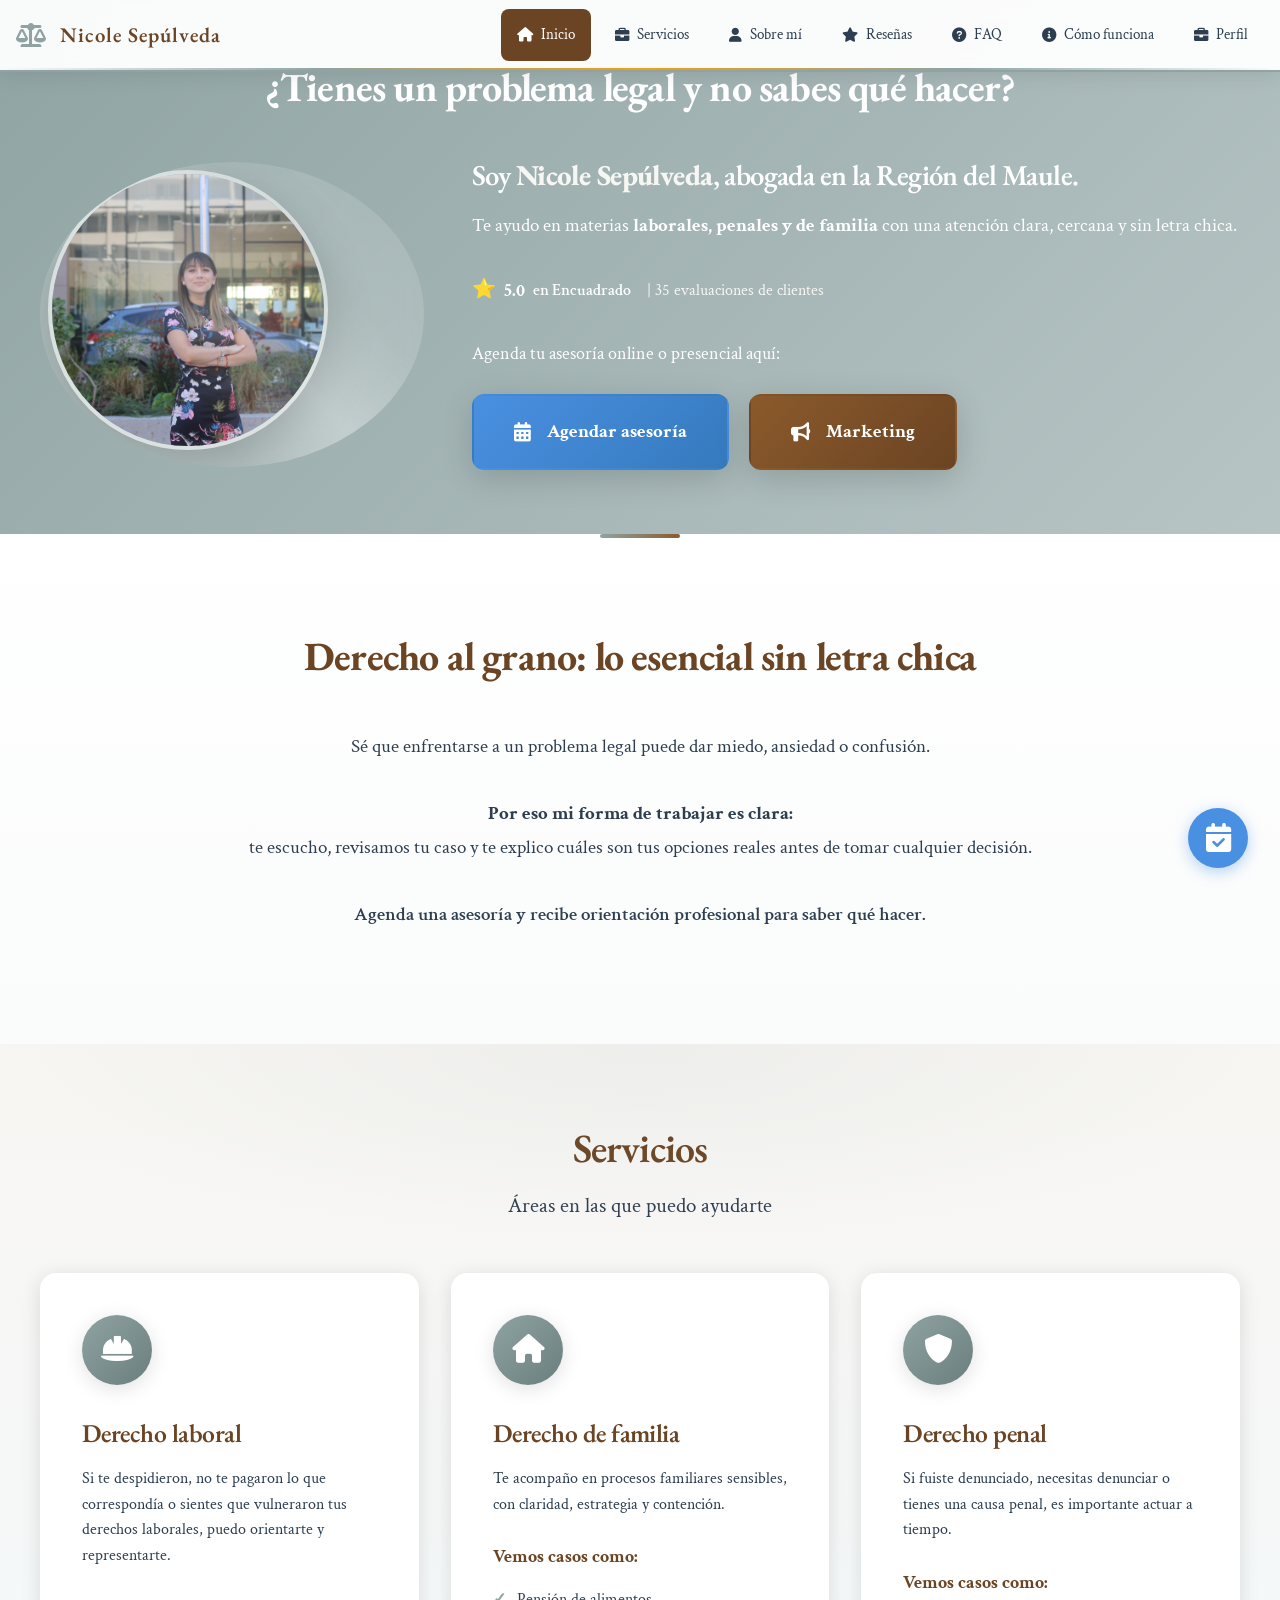
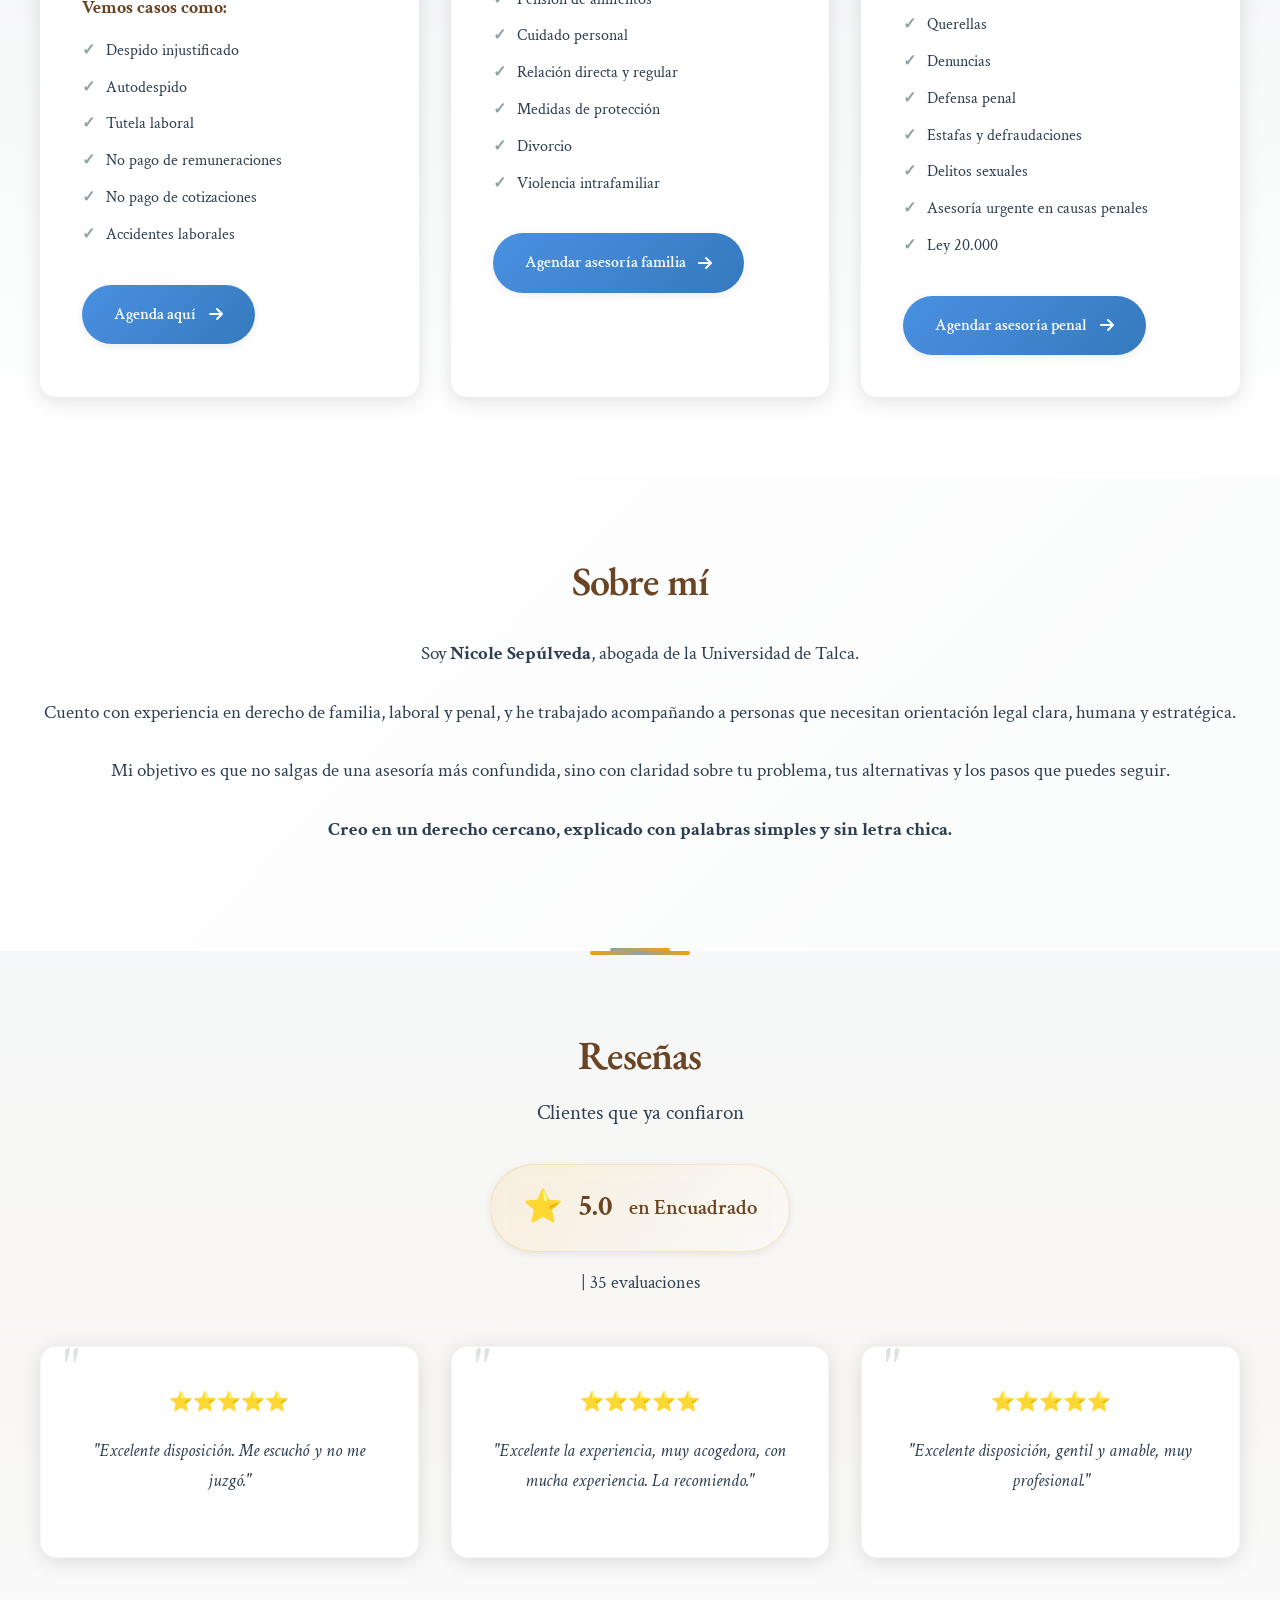
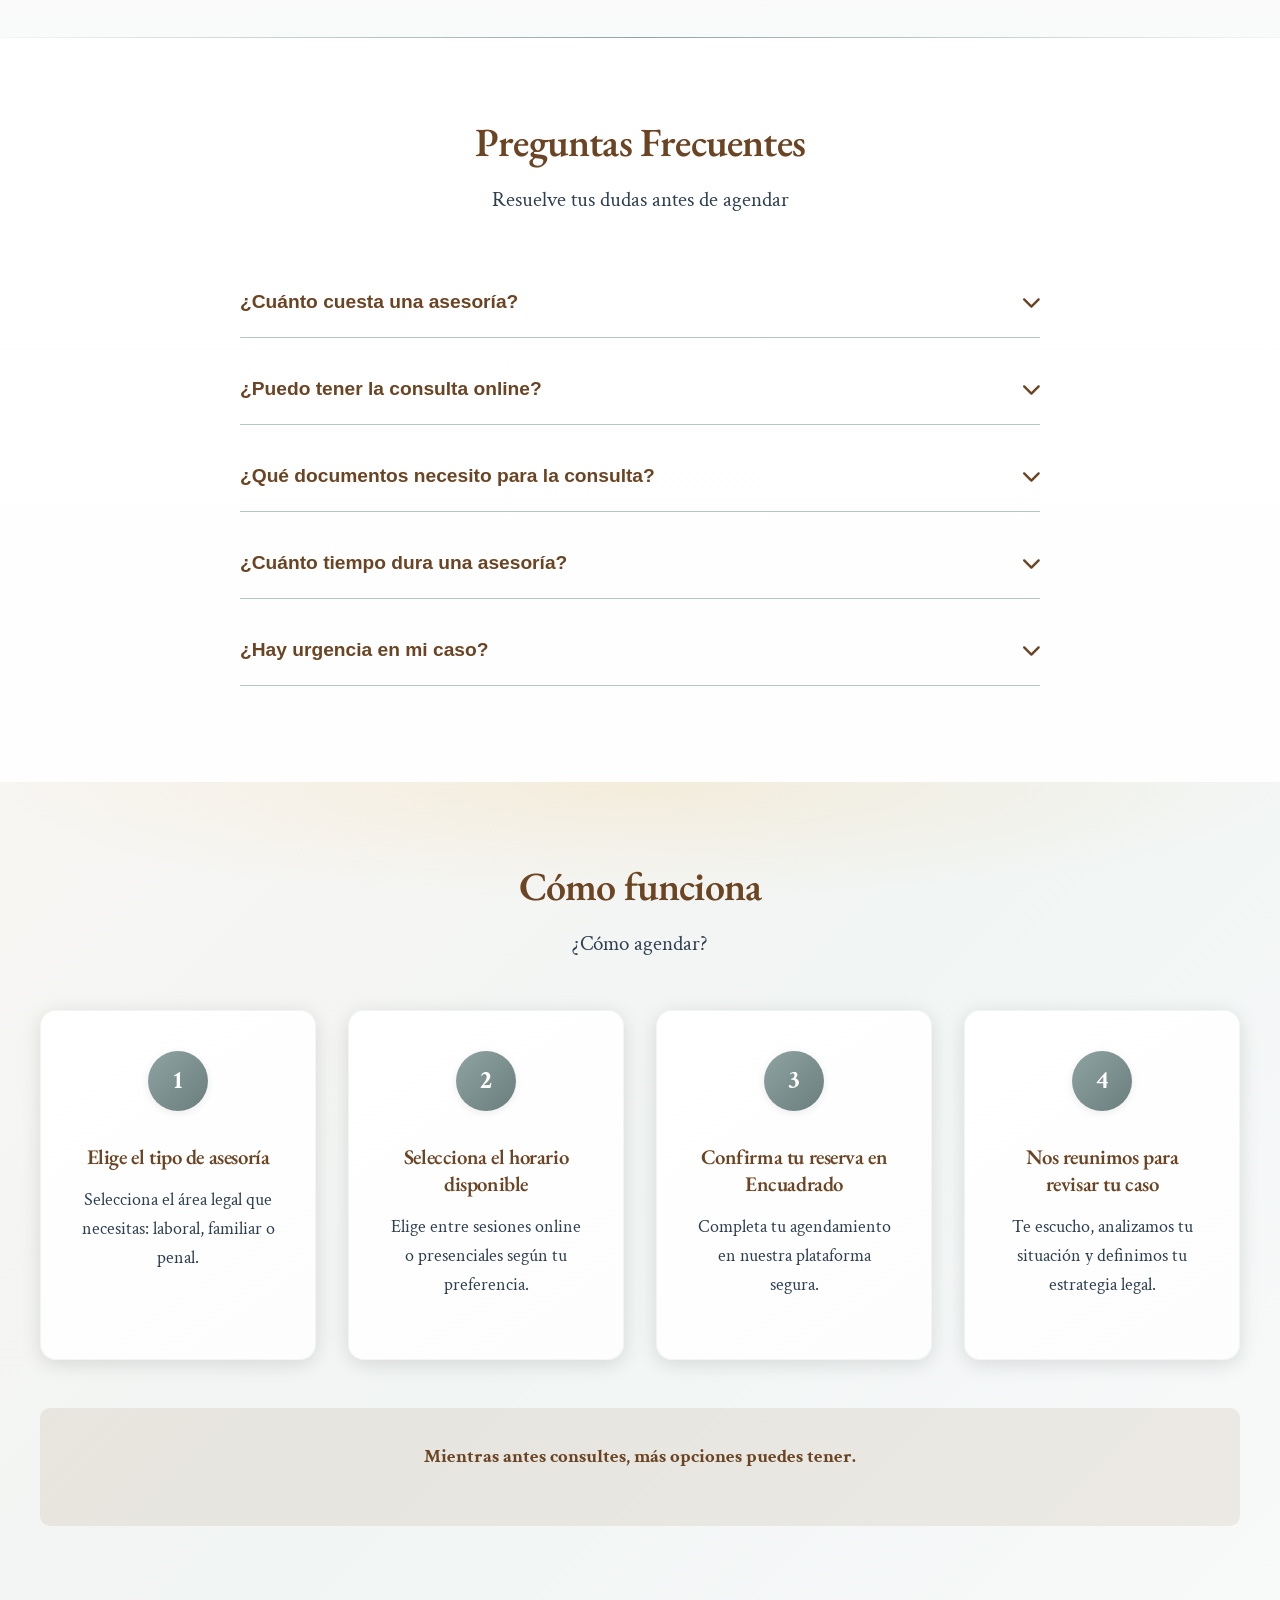
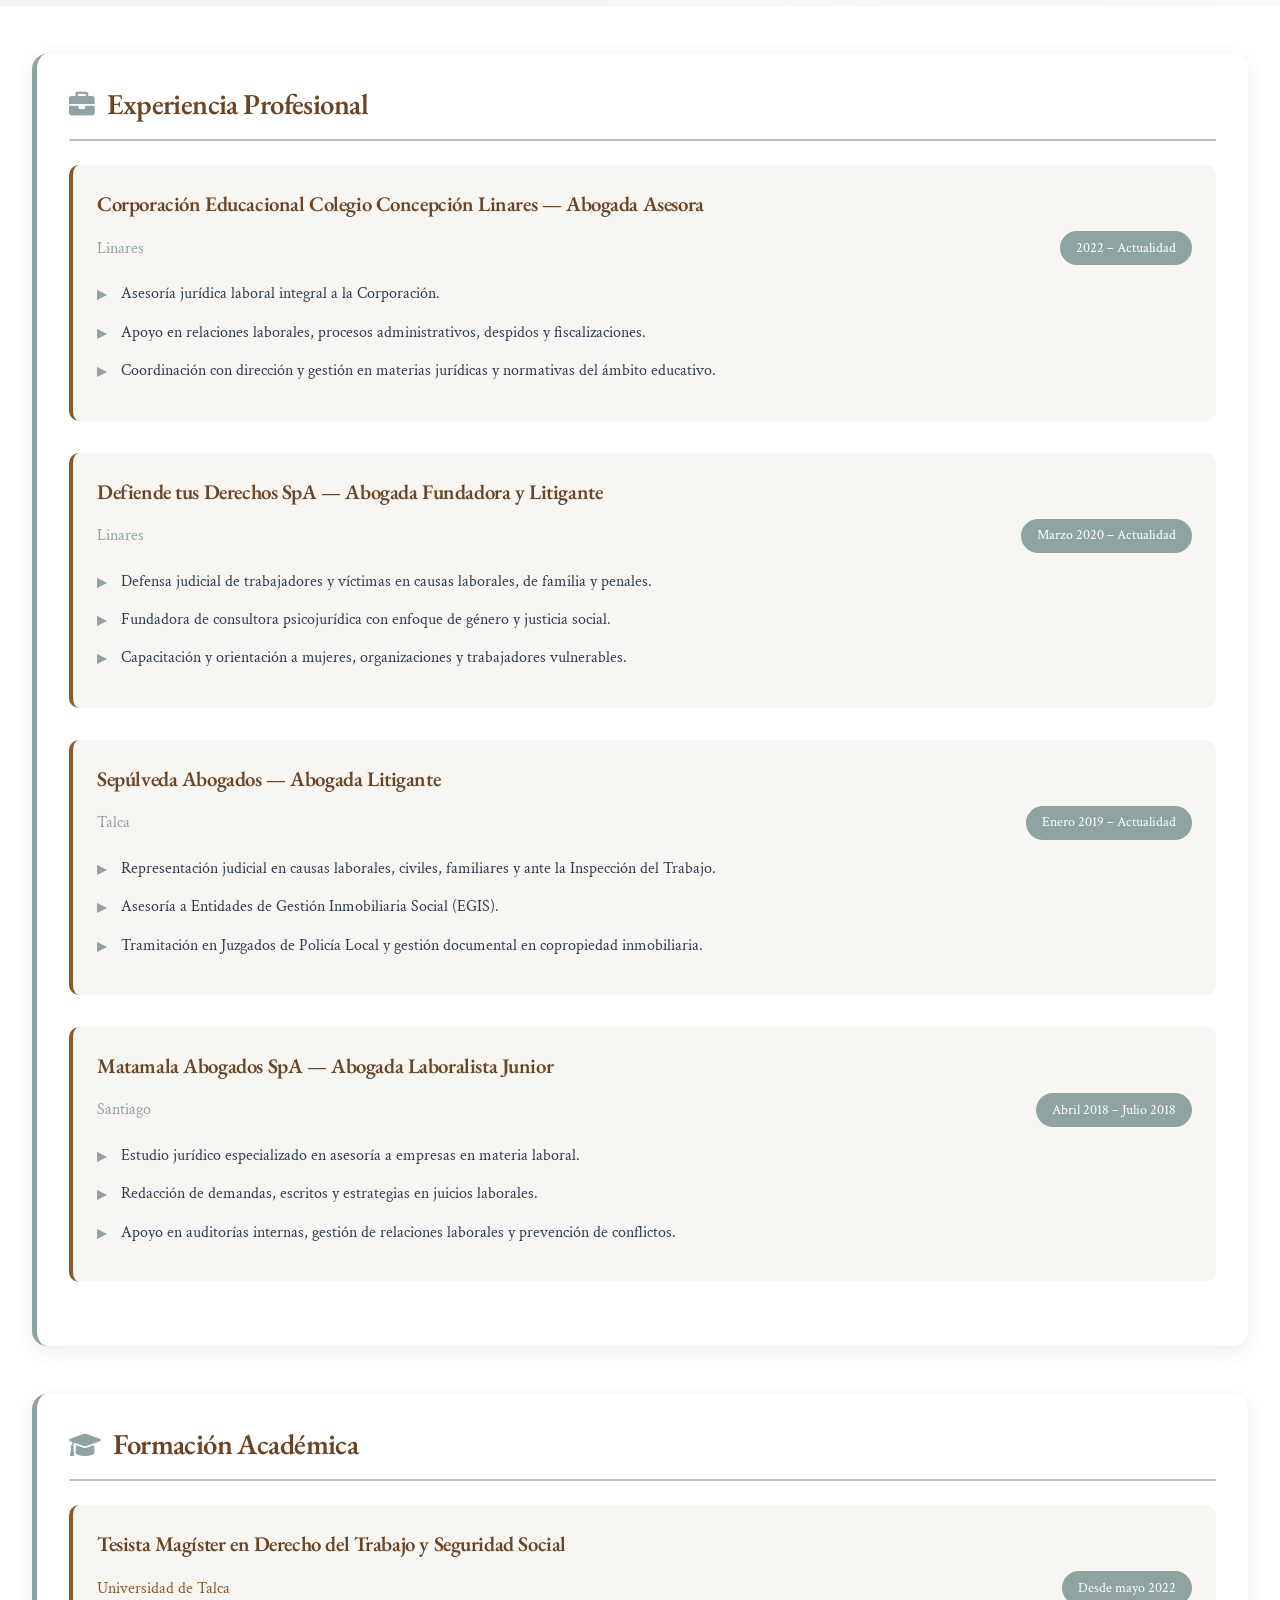
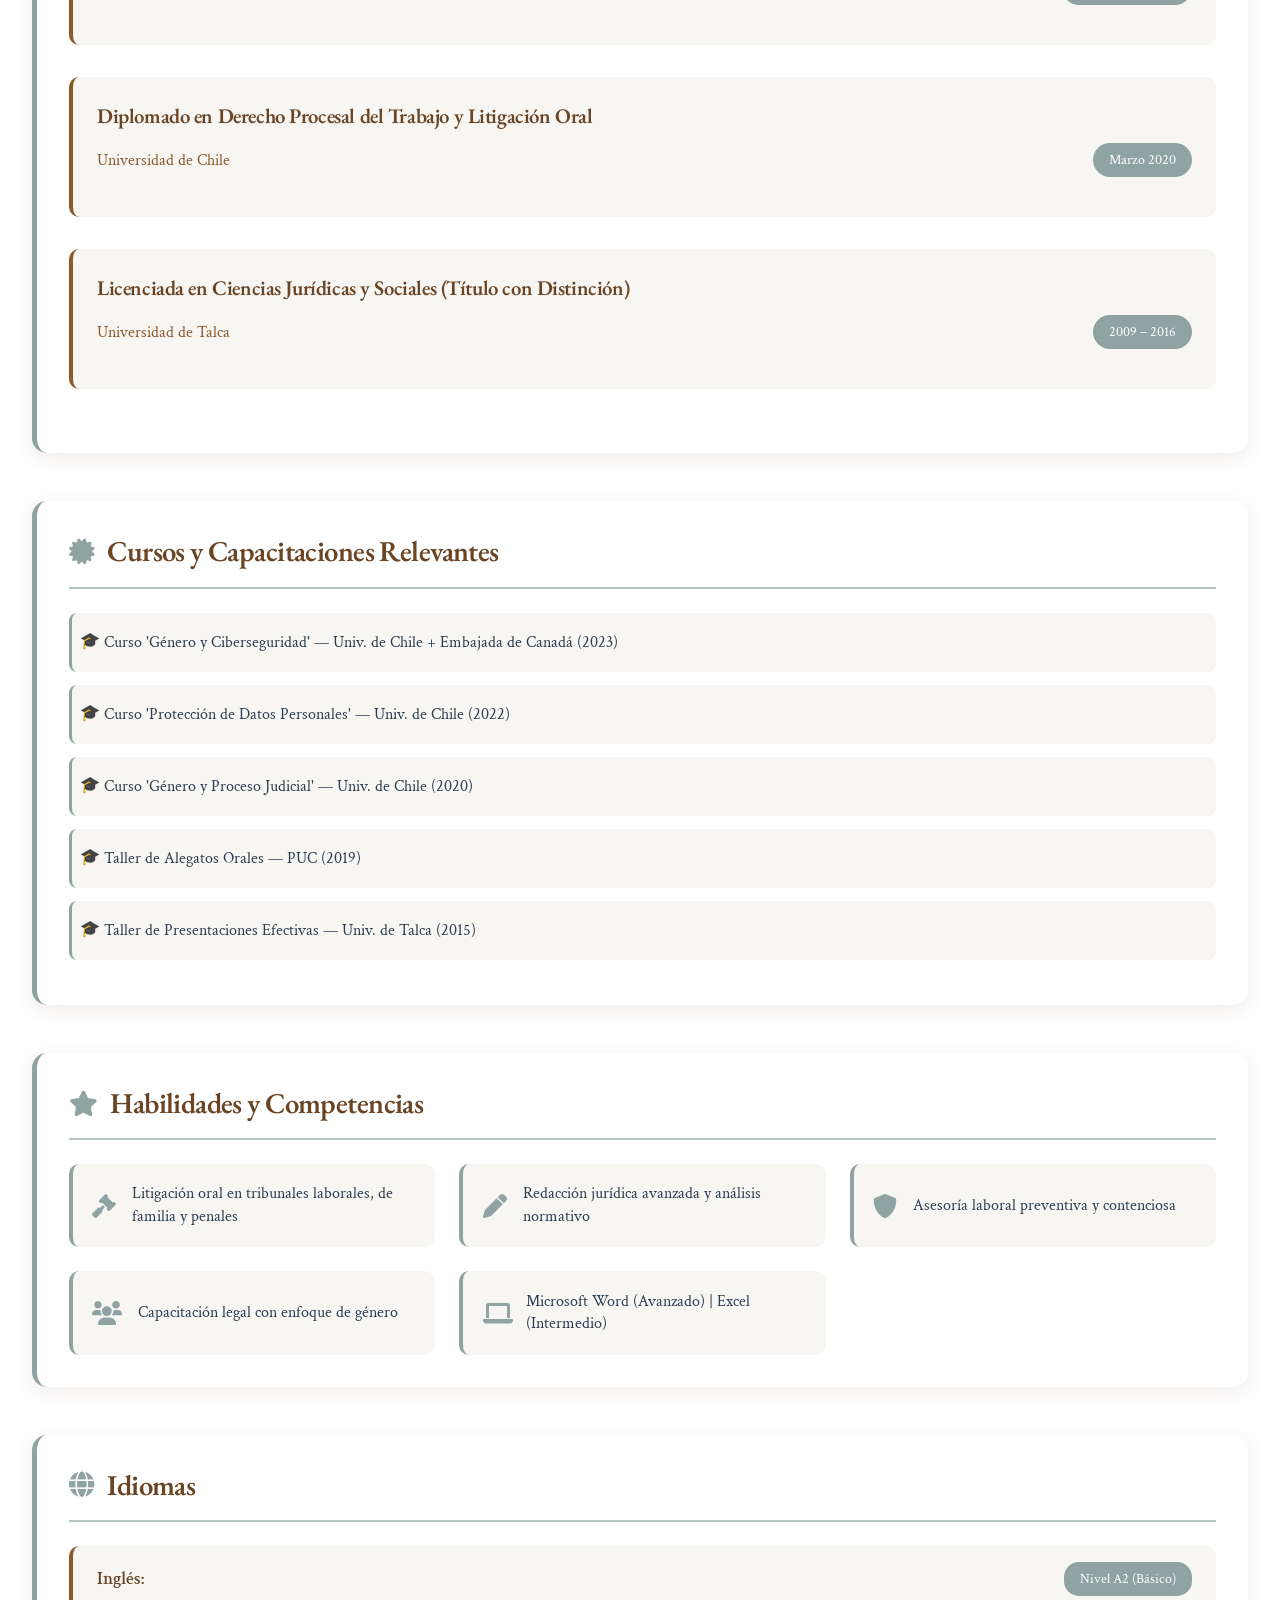
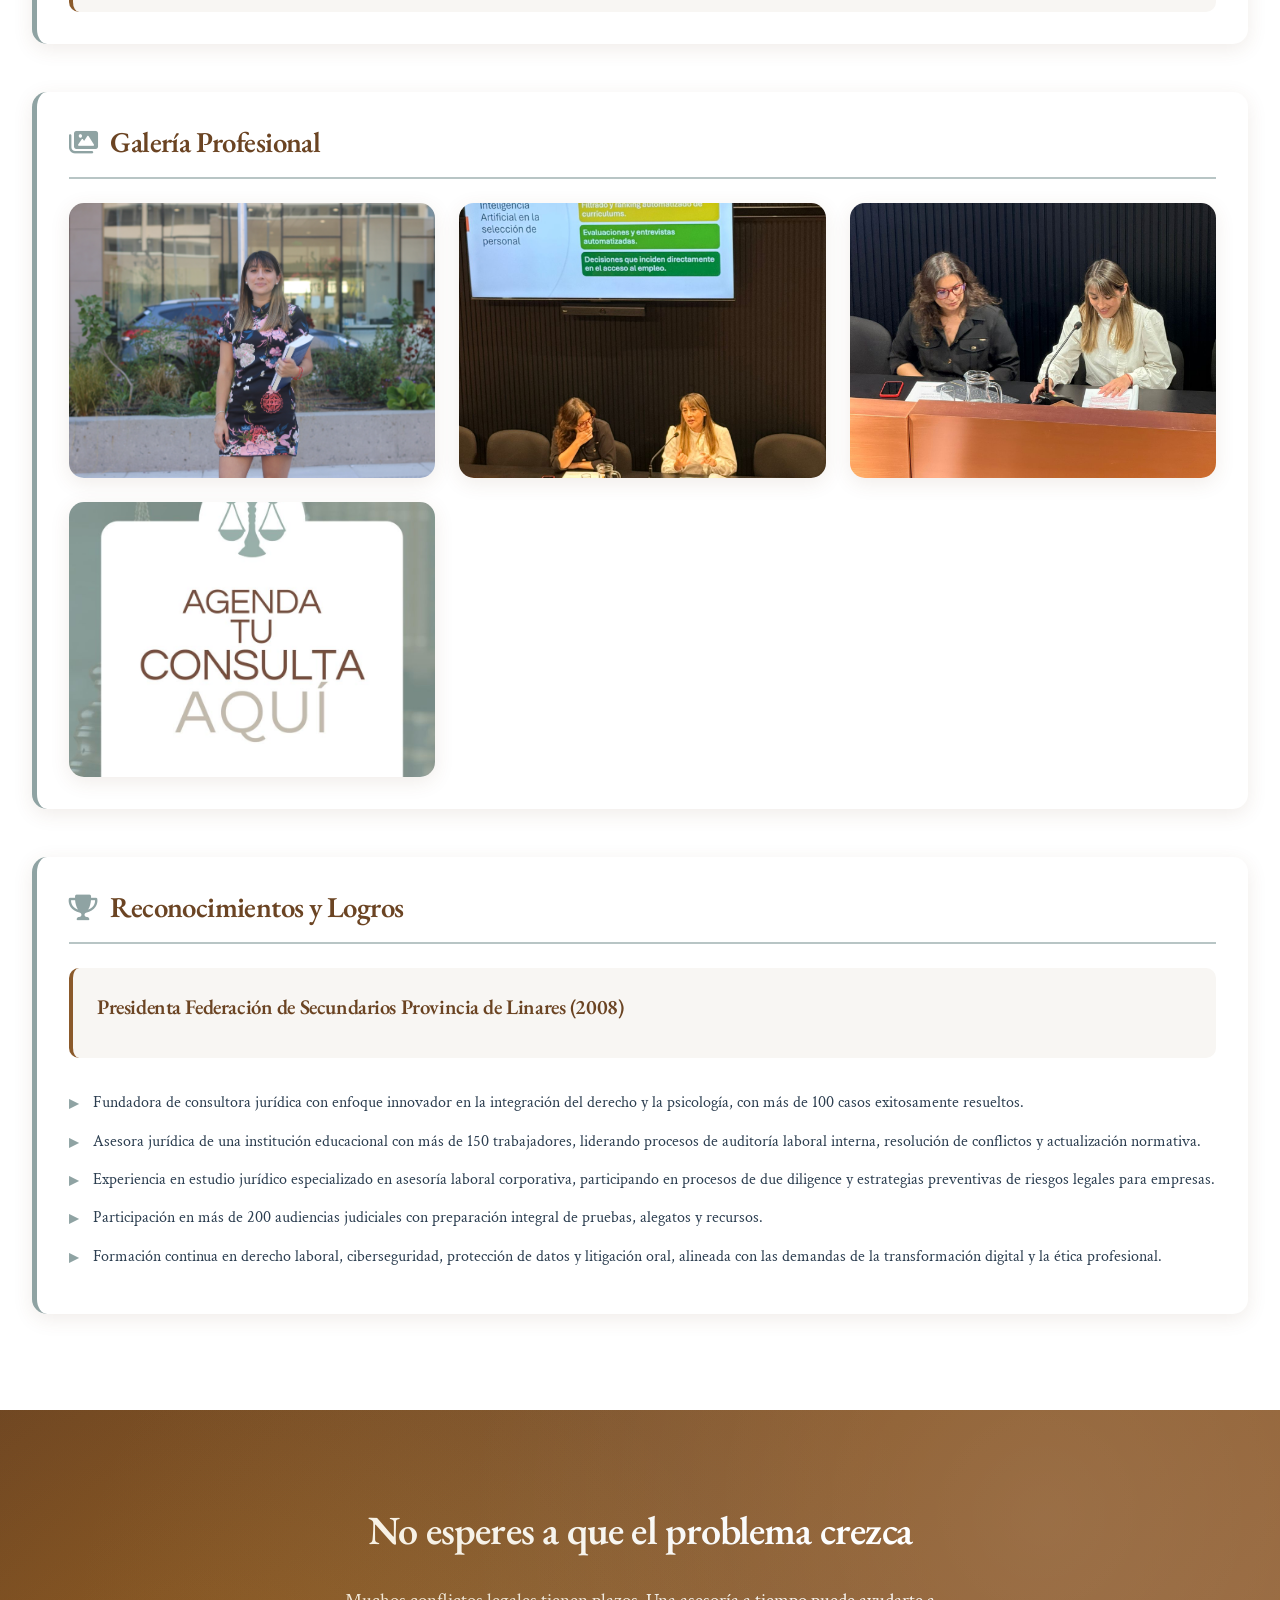
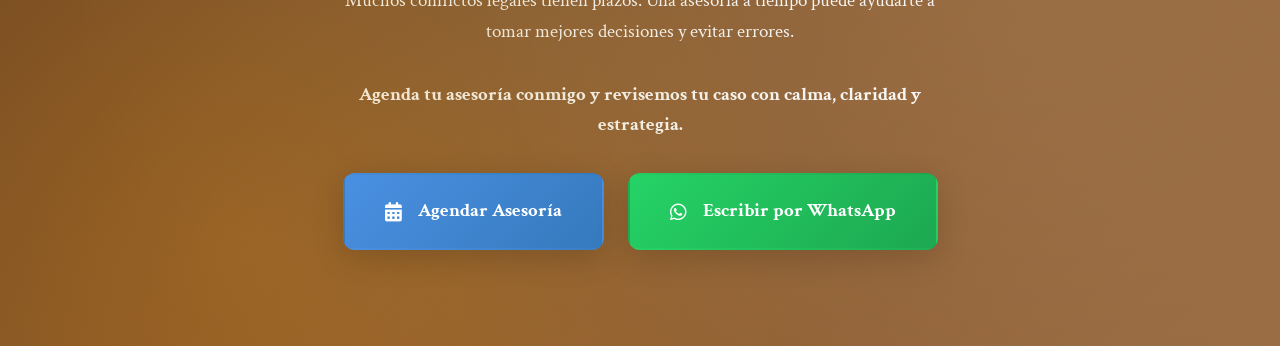
==== commit 414b225c: "add: new marketing page" ====
--- a/index.html
+++ b/index.html
@@ -1,6 +1,15 @@
 <!DOCTYPE html>
 <html lang="es">
 <head>
+    <!-- Google tag (gtag.js) -->
+    <script async src="https://www.googletagmanager.com/gtag/js?id=AW-18172281210"></script>
+    <script>
+        window.dataLayer = window.dataLayer || [];
+        function gtag(){dataLayer.push(arguments);}
+        gtag('js', new Date());
+
+        gtag('config', 'AW-18172281210');
+    </script>
     <meta charset="UTF-8">
     <meta name="viewport" content="width=device-width, initial-scale=1.0">
     <title>Nicole Sepúlveda - Abogada Laboralista en Linares | Asesoría Legal Especializada</title>
@@ -36,7 +45,7 @@
     <link rel="canonical" href="https://defiendetusderechoschile.cl/">
 
     <!-- Favicon -->
-    <link rel="icon" type="image/x-icon" href="favicon.ico">
+    <link rel="icon" type="image/jpeg" href="assets/images/icon.jpeg">
 
     <link rel="stylesheet" href="styles.css">
     <link href="https://fonts.googleapis.com/css2?family=EB+Garamond:wght@400;500;600;700;800&family=Crimson+Text:wght@400;600;700&display=swap" rel="stylesheet">
@@ -111,6 +120,10 @@
                             <a href="https://encuadrado.com/p/abogada-nicole-sepulveda" class="cta-btn-main" target="_blank" rel="noopener">
                                 <i class="fas fa-calendar-alt"></i>
                                 <span>Agendar asesoría</span>
+                            </a>
+                            <a href="marketing.html" class="cta-btn-secondary" target="_blank" rel="noopener">
+                                <i class="fas fa-bullhorn"></i>
+                                <span>Marketing</span>
                             </a>
                         </div>
                     </div>
--- a/styles.css
+++ b/styles.css
@@ -172,6 +172,55 @@
     transition: all var(--transition-smooth);
 }
 
+.cta-btn-secondary {
+    display: inline-flex;
+    align-items: center;
+    gap: 1rem;
+    background: linear-gradient(135deg, var(--accent-brown), var(--dark-brown));
+    color: white;
+    padding: 1.25rem 2.5rem;
+    border-radius: var(--radius-md);
+    text-decoration: none;
+    font-weight: 700;
+    font-size: 1.2rem;
+    transition: all var(--transition-smooth);
+    box-shadow: var(--shadow-lg);
+    position: relative;
+    overflow: hidden;
+    border: 2px solid transparent;
+    margin-left: 1rem;
+}
+
+.cta-btn-secondary::before {
+    content: '';
+    position: absolute;
+    top: 0;
+    left: -100%;
+    width: 100%;
+    height: 100%;
+    background: linear-gradient(90deg, transparent, rgba(255,255,255,0.3), transparent);
+    transition: left 0.6s ease;
+}
+
+.cta-btn-secondary:hover::before {
+    left: 100%;
+}
+
+.cta-btn-secondary:hover {
+    background: linear-gradient(135deg, var(--dark-brown), var(--accent-brown));
+    transform: translateY(-4px) scale(1.05);
+    box-shadow: var(--shadow-xl);
+    border-color: rgba(255,255,255,0.3);
+}
+
+.cta-btn-secondary:hover i {
+    transform: scale(1.2) rotate(15deg);
+}
+
+.cta-btn-secondary i {
+    transition: all var(--transition-smooth);
+}
+
 /* Value Proposition Section */
 .value-proposition {
     background: linear-gradient(180deg, white 0%, #FAFBFB 100%);
@@ -1237,6 +1286,19 @@
     .cta-btn-main {
         padding: 1rem 1.5rem;
         font-size: 1rem;
+    }
+
+    .cta-btn-secondary {
+        padding: 1rem 1.5rem;
+        font-size: 1rem;
+        margin-left: 0;
+        margin-top: 1rem;
+    }
+
+    .hero-cta {
+        flex-direction: column;
+        align-items: center;
+        gap: 1rem;
     }
 
     .service-card {
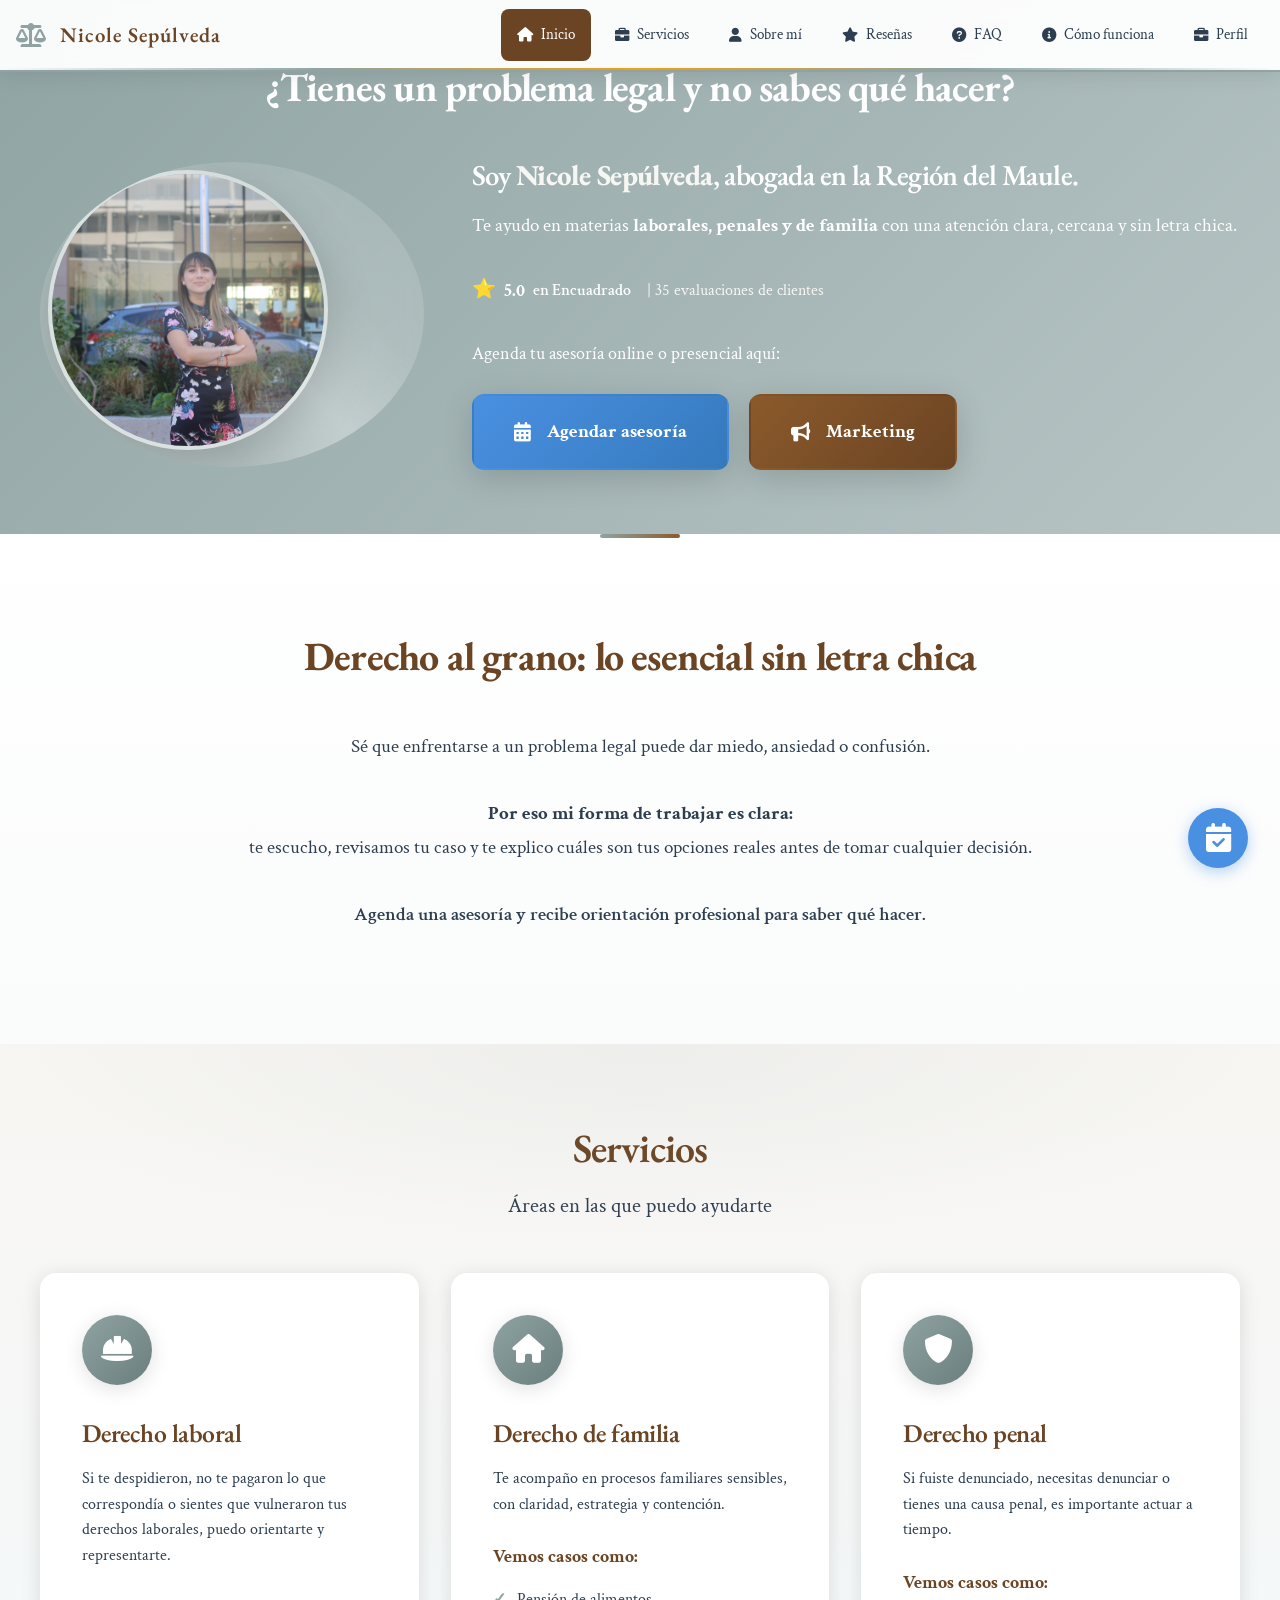
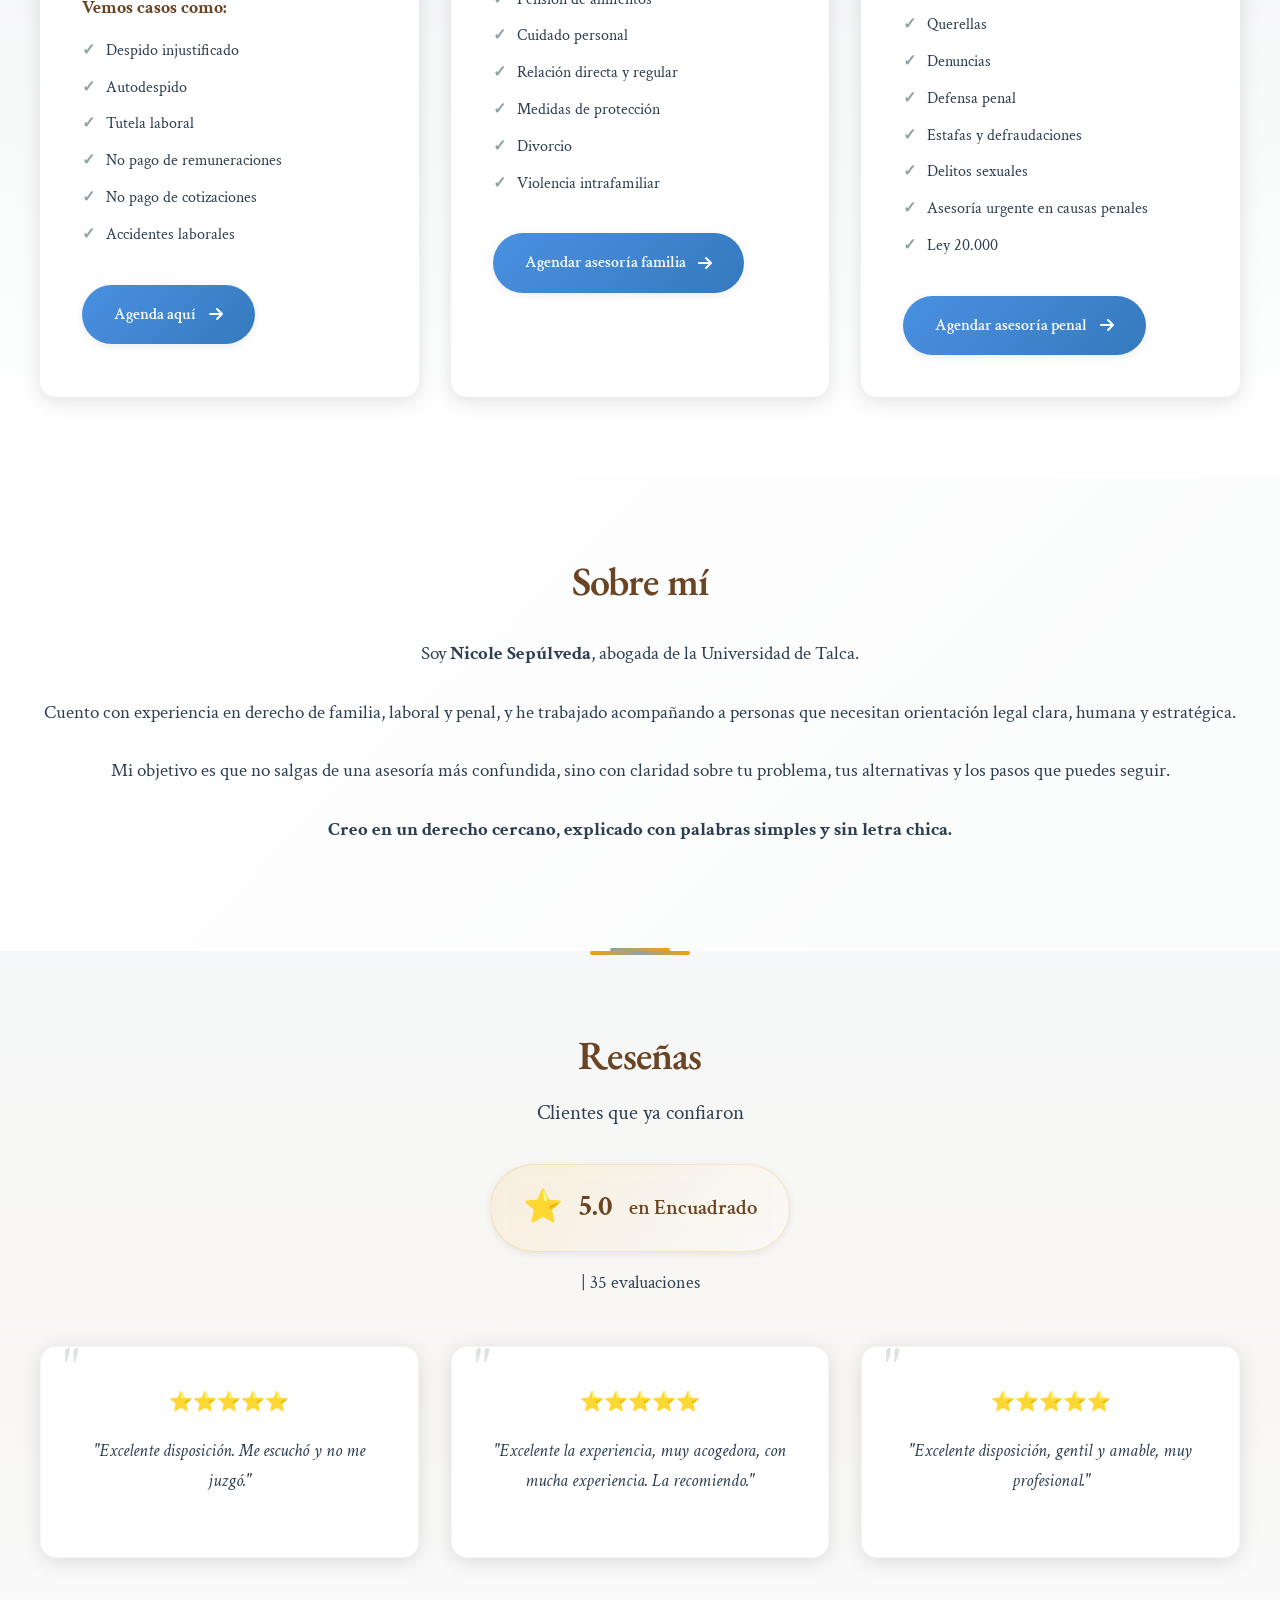
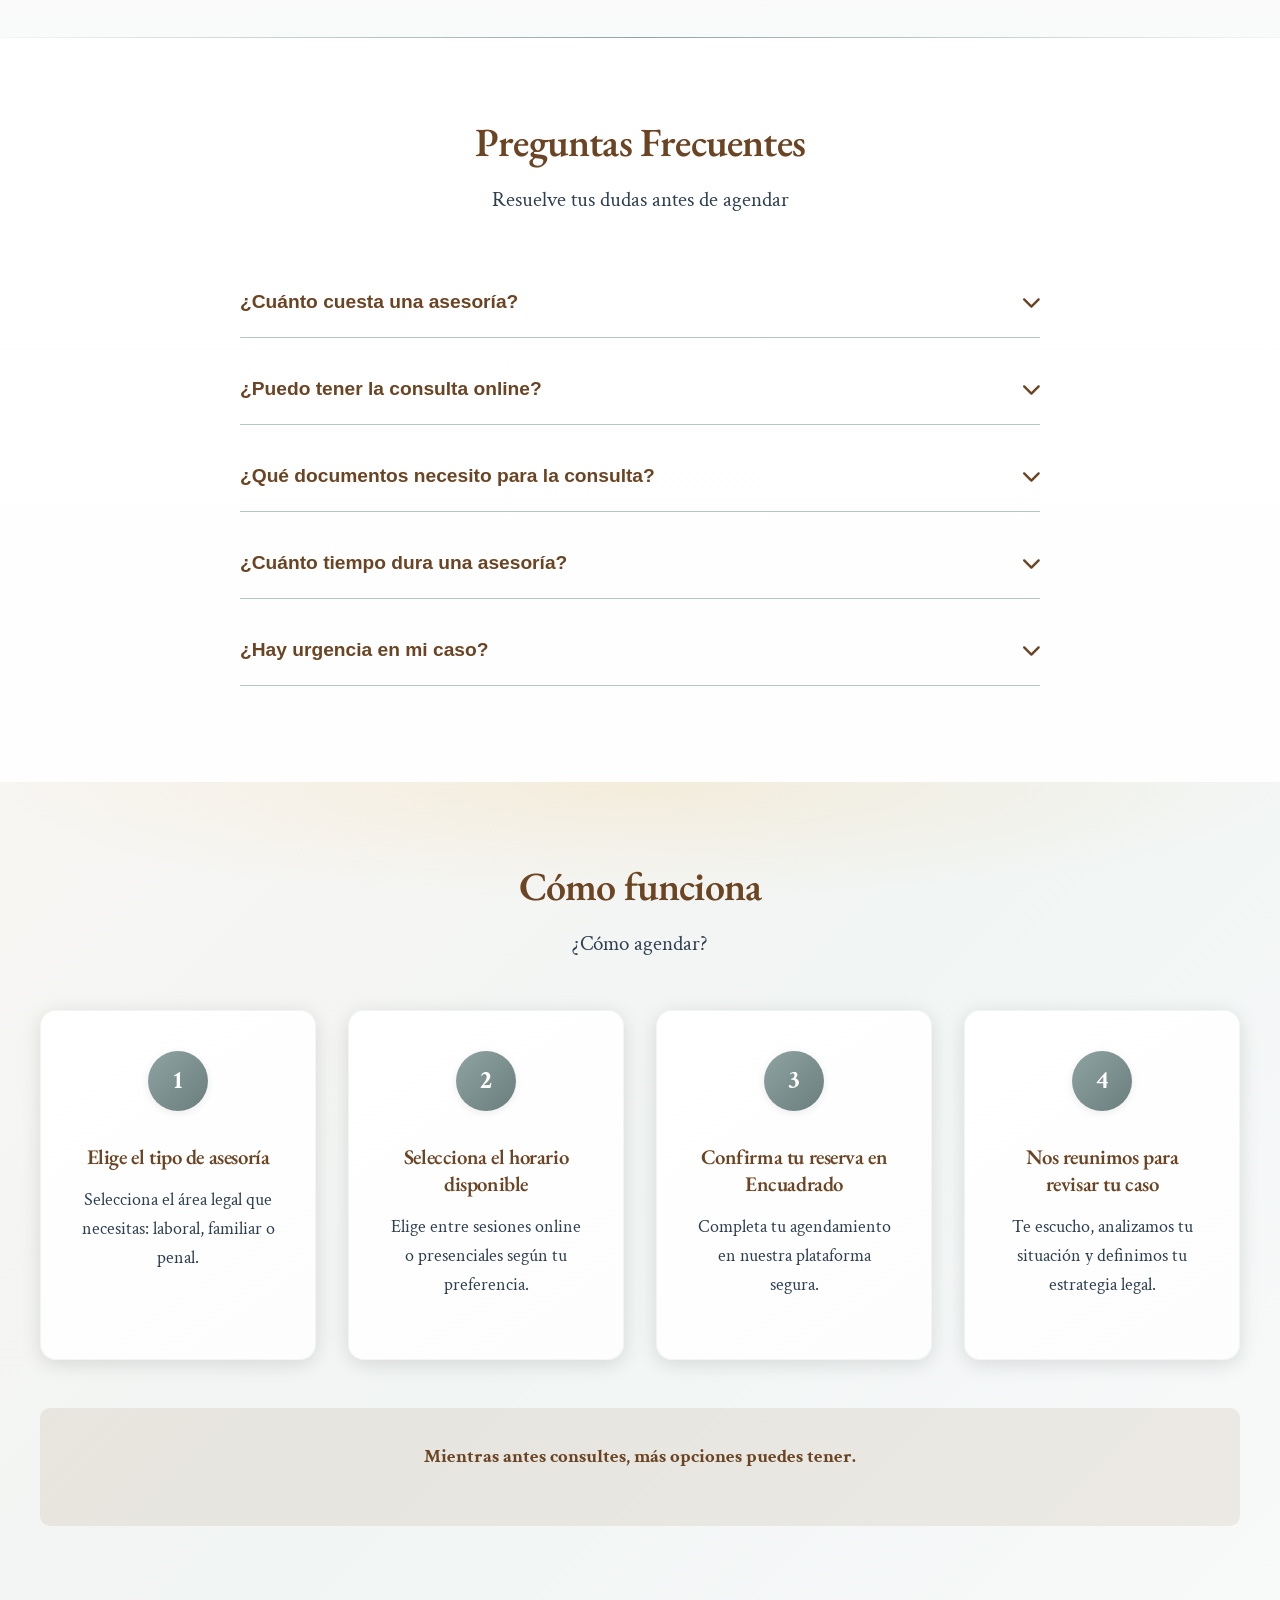
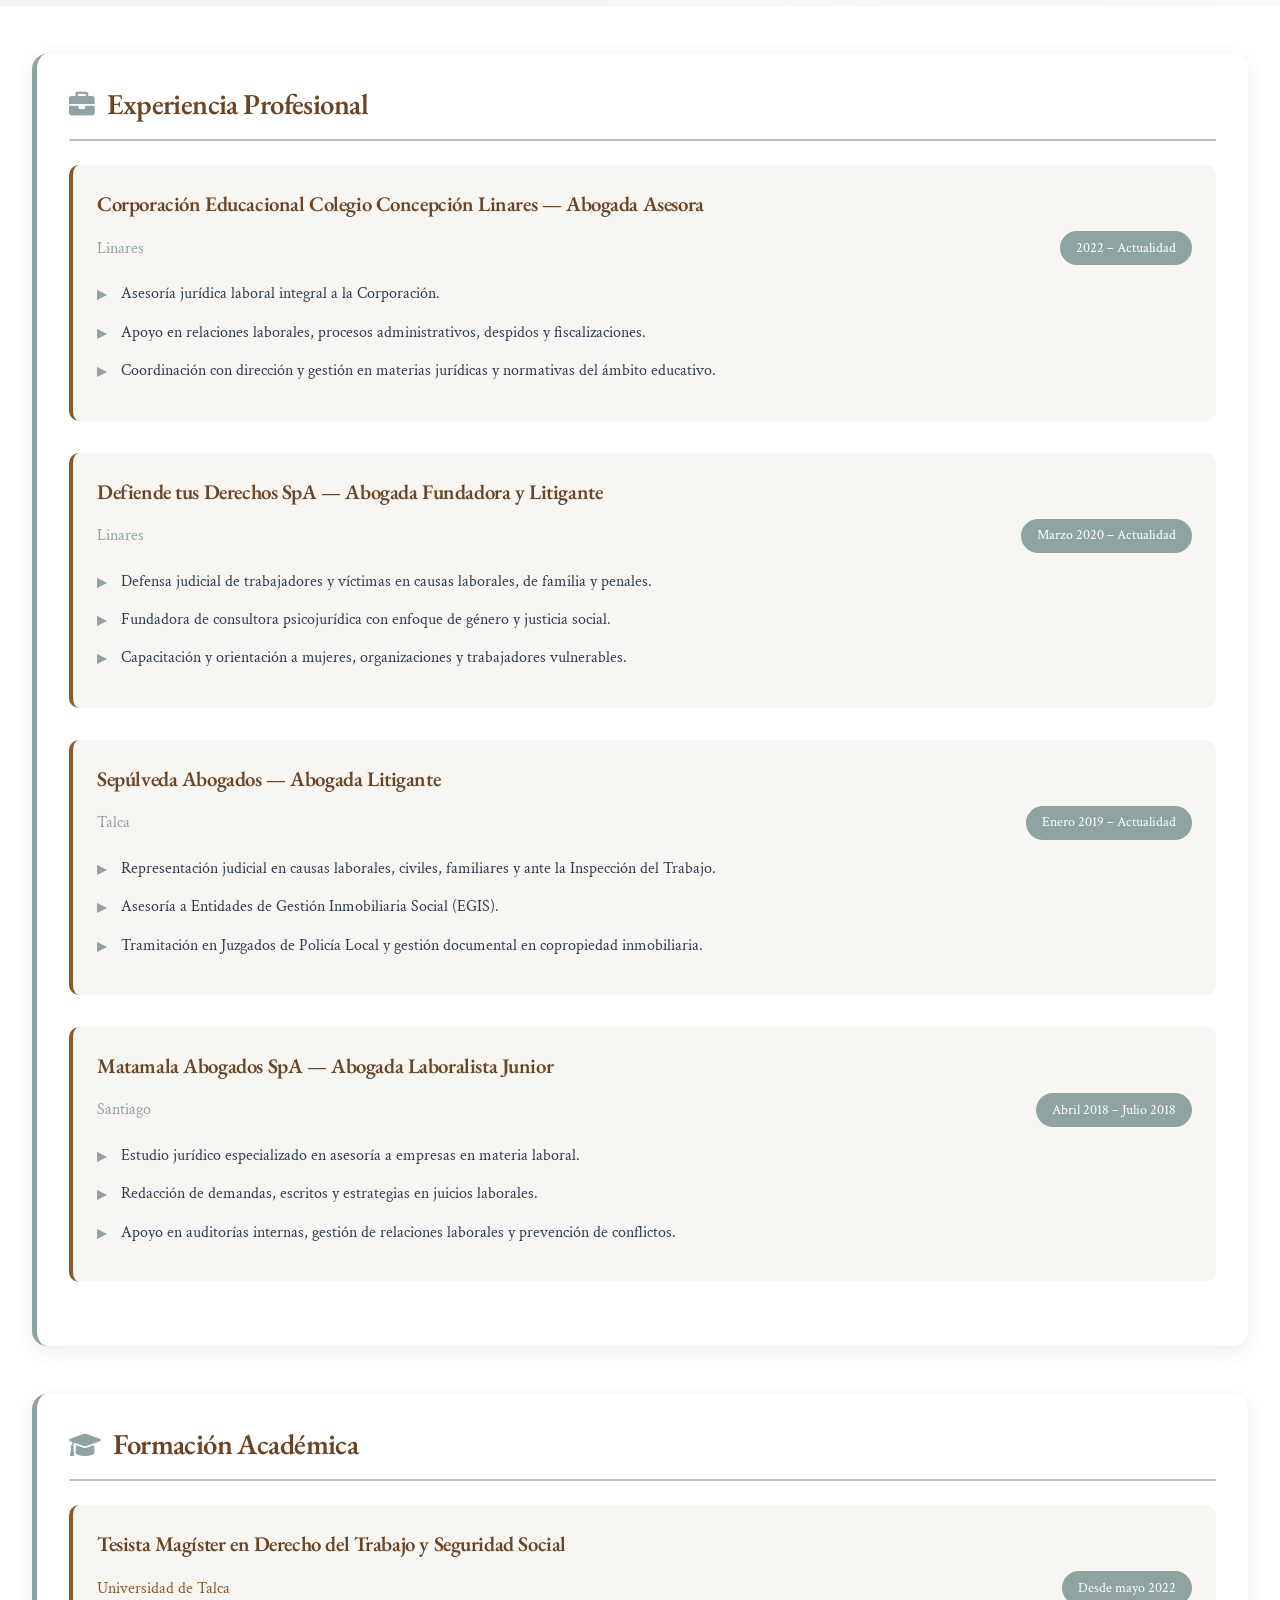
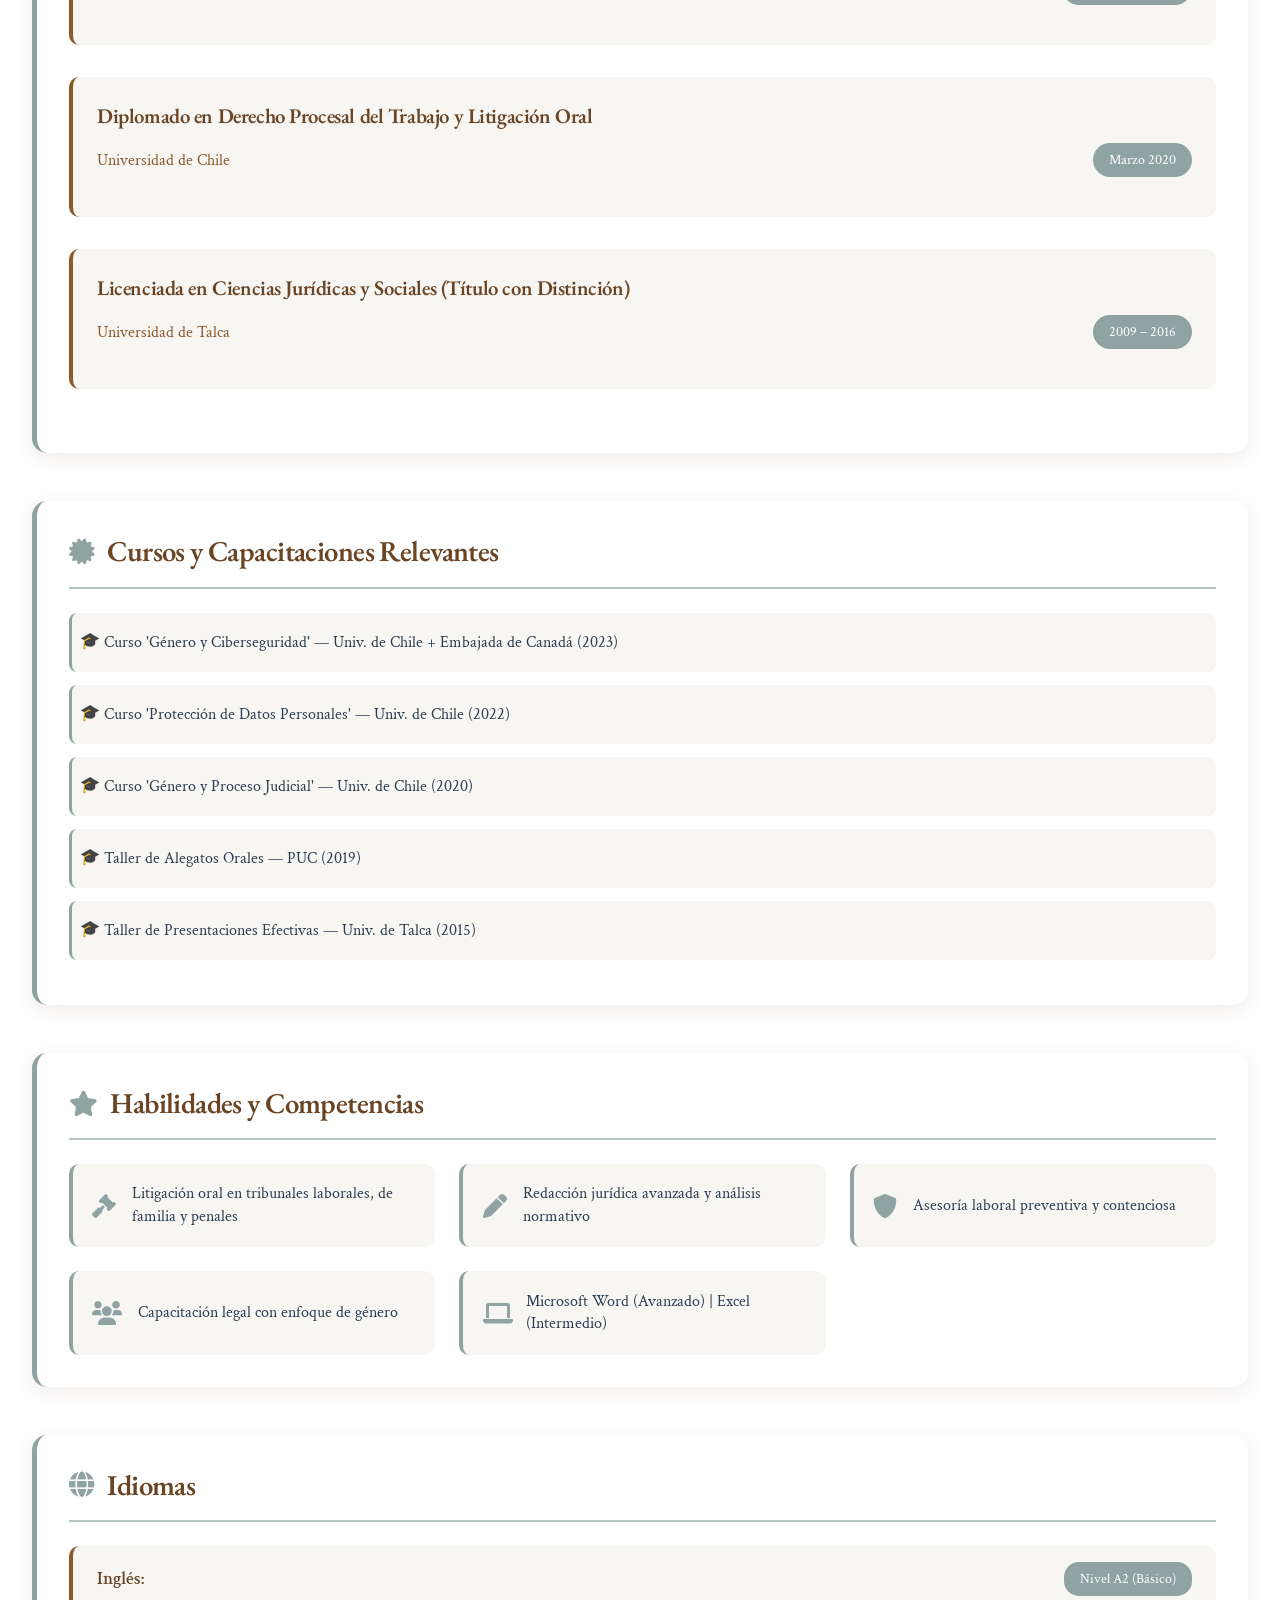
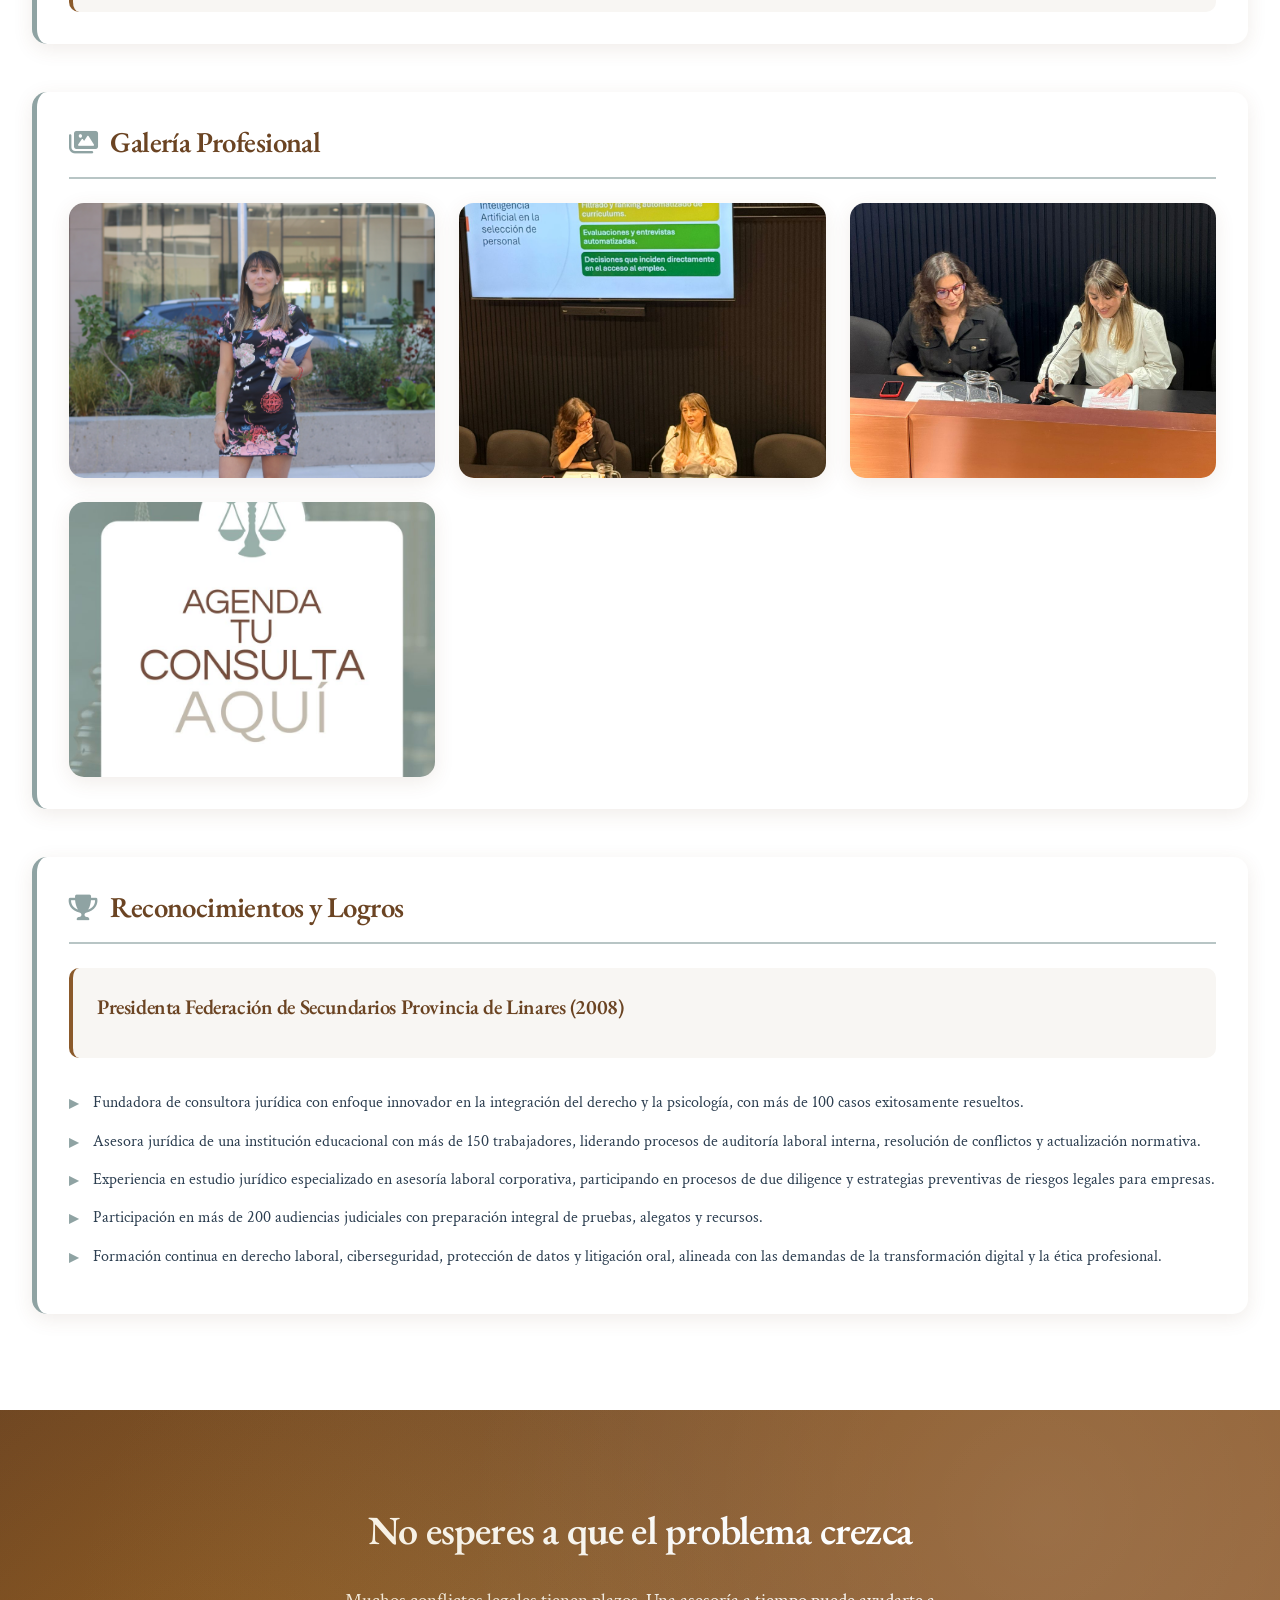
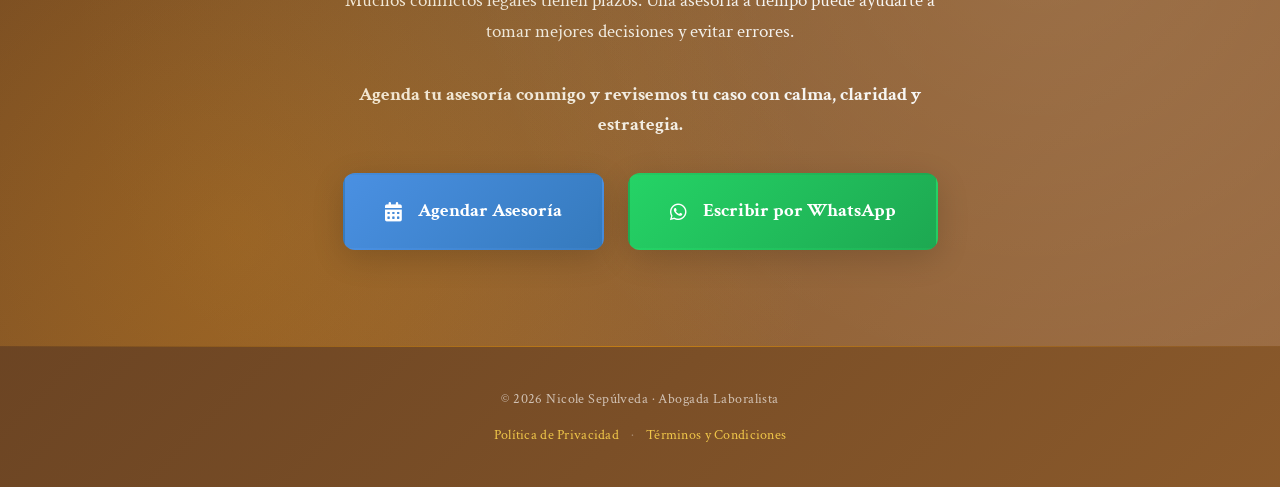
==== commit 18bed99c: "add: tyc and privacy" ====
--- a/index.html
+++ b/index.html
@@ -27,7 +27,7 @@
 
     <!-- Open Graph / Facebook -->
     <meta property="og:type" content="website">
-    <meta property="og:url" content="https://defiendetusderechoschile.cl/">
+    <meta property="og:url" content="https://abogadasepulveda.cl/">
     <meta property="og:title" content="Nicole Sepúlveda - Abogada Laboralista en Linares">
     <meta property="og:description" content="Abogada especializada en derecho laboral y defensa de trabajadores. Asesoría integral a empresas y particulares. Más de 200 casos resueltos exitosamente.">
     <meta property="og:image" content="assets/images/IMG_3544.JPG.jpeg">
@@ -36,13 +36,13 @@
 
     <!-- Twitter -->
     <meta property="twitter:card" content="summary_large_image">
-    <meta property="twitter:url" content="https://defiendetusderechoschile.cl/">
+    <meta property="twitter:url" content="https://abogadasepulveda.cl/">
     <meta property="twitter:title" content="Nicole Sepúlveda - Abogada Laboralista en Linares">
     <meta property="twitter:description" content="Abogada especializada en derecho laboral y defensa de trabajadores. Asesoría integral a empresas y particulares.">
     <meta property="twitter:image" content="assets/images/IMG_3544.JPG.jpeg">
 
     <!-- Canonical URL -->
-    <link rel="canonical" href="https://defiendetusderechoschile.cl/">
+    <link rel="canonical" href="https://abogadasepulveda.cl/">
 
     <!-- Favicon -->
     <link rel="icon" type="image/jpeg" href="assets/images/icon.jpeg">
@@ -591,6 +591,17 @@
                 </div>
             </div>
         </section>
+
+        <footer class="site-footer">
+            <div class="footer-inner">
+                <p class="footer-copy">© 2026 Nicole Sepúlveda · Abogada Laboralista</p>
+                <nav class="footer-links">
+                    <a href="politica-de-privacidad.html">Política de Privacidad</a>
+                    <span class="footer-divider">·</span>
+                    <a href="terminos-y-condiciones.html">Términos y Condiciones</a>
+                </nav>
+            </div>
+        </footer>
     </div>
 
     <!-- Floating Buttons -->
@@ -610,8 +621,8 @@
         "name": "Nicole Andrea Sepúlveda Sepúlveda",
         "jobTitle": "Abogada Laboralista",
         "description": "Abogada especializada en Derecho del Trabajo, Litigación y Asesoría Jurídica con experiencia en defensa de trabajadores y asesoría integral a empresas",
-        "url": "https://defiendetusderechoschile.cl/",
-        "email": "nicole@defiendetusderechoschile.cl",
+        "url": "https://abogadasepulveda.cl/",
+        "email": "nicole@abogadasepulveda.cl",
         "telephone": "+56931031862",
         "address": {
             "@type": "PostalAddress",
@@ -674,8 +685,8 @@
             "Defensa de Trabajadores"
         ],
         "telephone": "+56931031862",
-        "email": "nicole@defiendetusderechoschile.cl",
-        "url": "https://defiendetusderechoschile.cl/",
+        "email": "nicole@abogadasepulveda.cl",
+        "url": "https://abogadasepulveda.cl/",
         "priceRange": "$$"
     }
     </script>
--- a/styles.css
+++ b/styles.css
@@ -2363,4 +2363,79 @@
     .floating-booking i {
         font-size: 1.4rem;
     }
+}
+
+/* =====================
+   Site Footer
+   ===================== */
+.site-footer {
+    background: linear-gradient(135deg, var(--dark-brown) 0%, var(--accent-brown) 100%);
+    color: rgba(255, 255, 255, 0.75);
+    text-align: center;
+    padding: 2.5rem 2rem;
+    margin: 0 -2rem;
+    position: relative;
+    overflow: hidden;
+}
+
+.site-footer::before {
+    content: '';
+    position: absolute;
+    top: 0;
+    left: 0;
+    right: 0;
+    height: 1px;
+    background: linear-gradient(90deg, transparent, rgba(245, 158, 11, 0.6), transparent);
+}
+
+.footer-inner {
+    max-width: 900px;
+    margin: 0 auto;
+    display: flex;
+    flex-direction: column;
+    align-items: center;
+    gap: 0.75rem;
+}
+
+.footer-copy {
+    margin: 0;
+    font-family: 'Crimson Text', Georgia, serif;
+    font-size: 0.9rem;
+    letter-spacing: 0.03em;
+    color: rgba(255, 255, 255, 0.65);
+}
+
+.footer-links {
+    display: flex;
+    align-items: center;
+    gap: 0.75rem;
+    flex-wrap: wrap;
+    justify-content: center;
+}
+
+.footer-links a {
+    color: var(--gold-light);
+    text-decoration: none;
+    font-family: 'Crimson Text', Georgia, serif;
+    font-size: 0.9rem;
+    letter-spacing: 0.02em;
+    transition: color var(--transition-fast), opacity var(--transition-fast);
+    opacity: 0.9;
+}
+
+.footer-links a:hover {
+    color: white;
+    opacity: 1;
+}
+
+.footer-divider {
+    color: rgba(255, 255, 255, 0.35);
+    font-size: 0.85rem;
+}
+
+@media (max-width: 480px) {
+    .site-footer {
+        padding: 2rem 1rem;
+        margin: 0 -1rem;
+    }
 }
